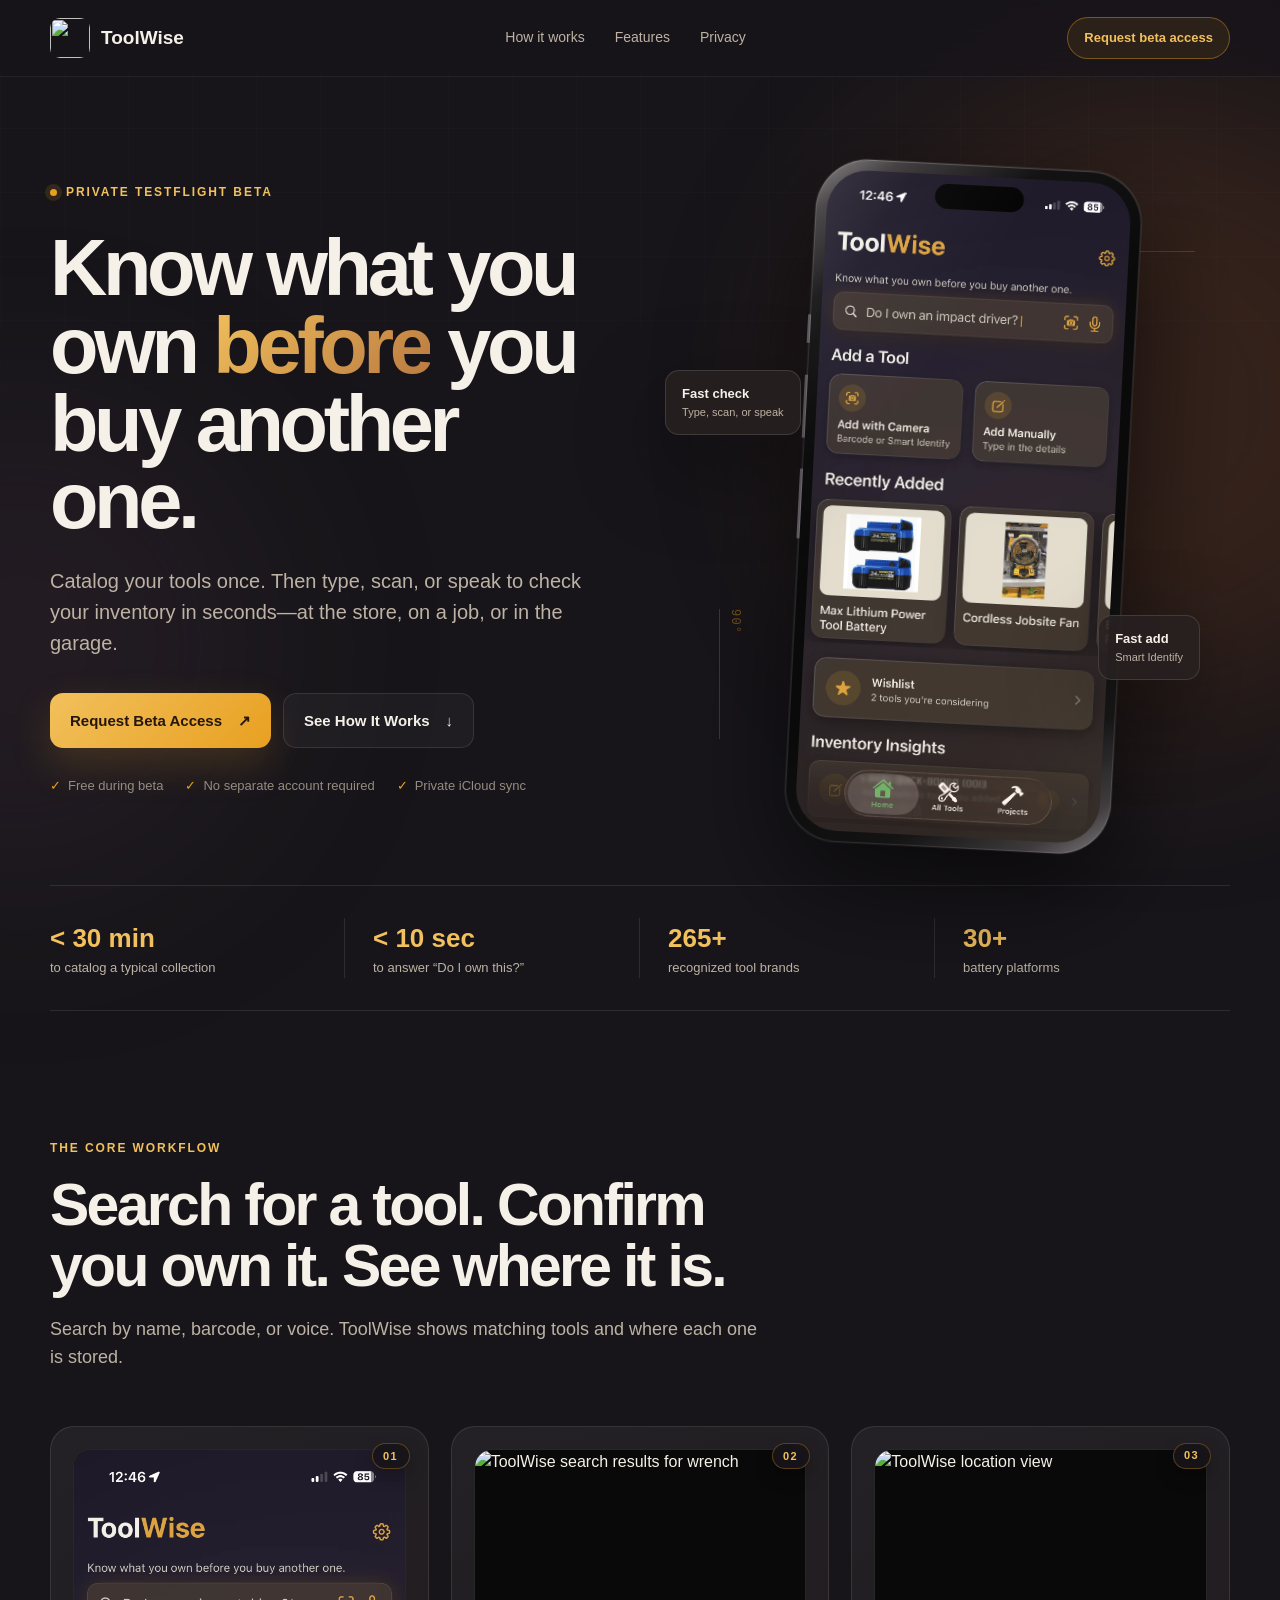
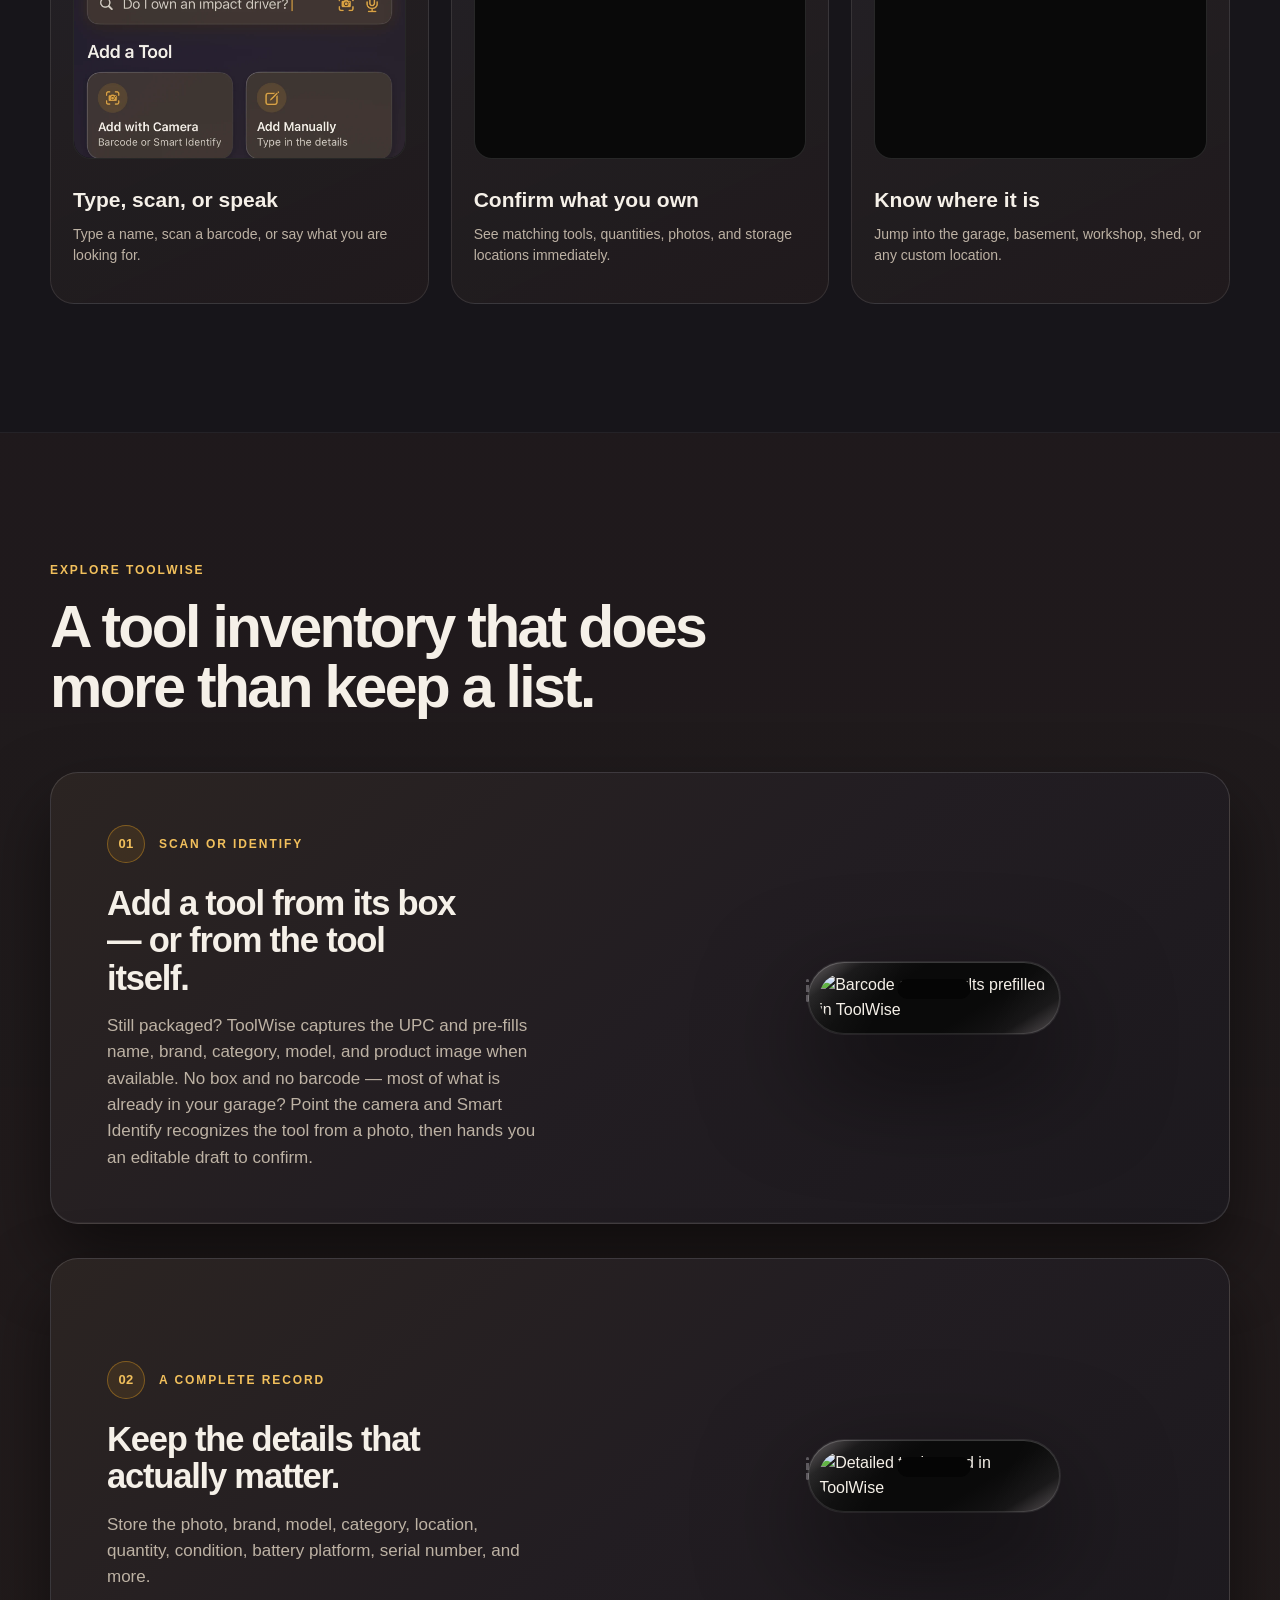
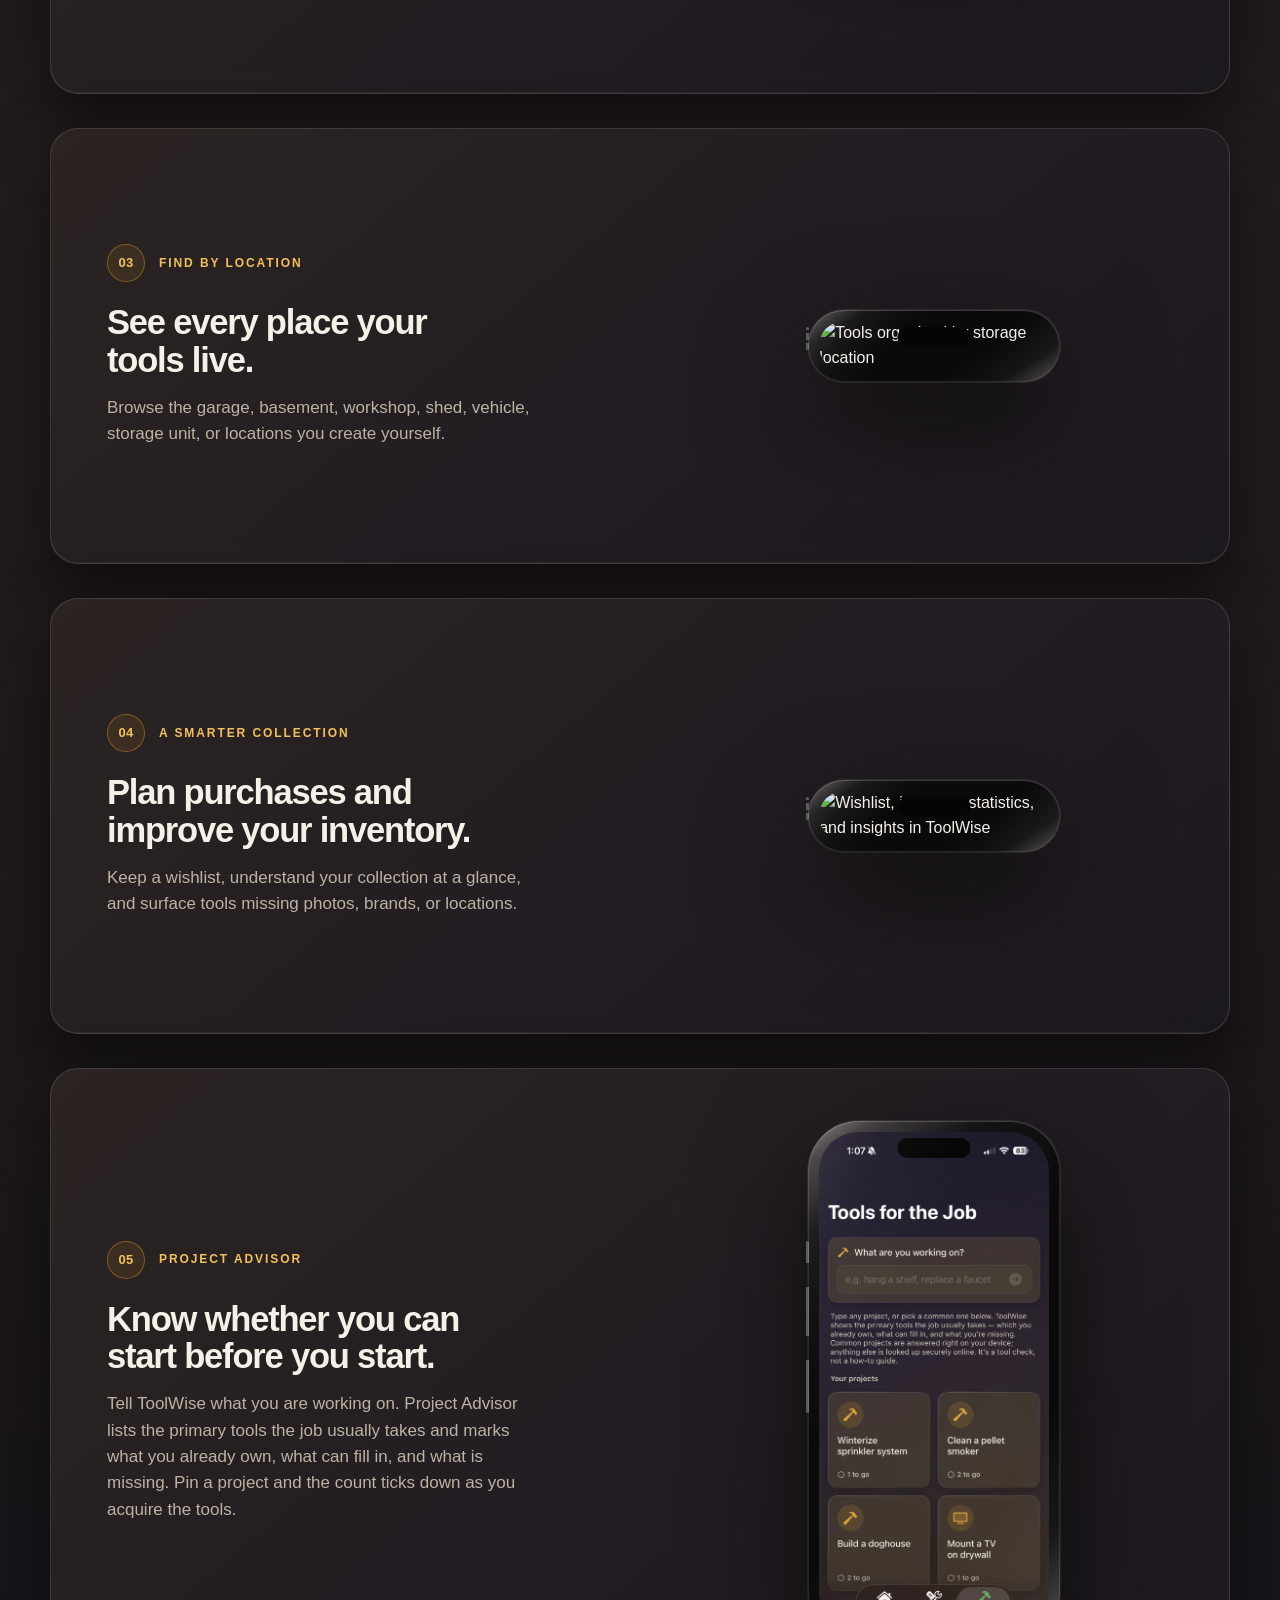
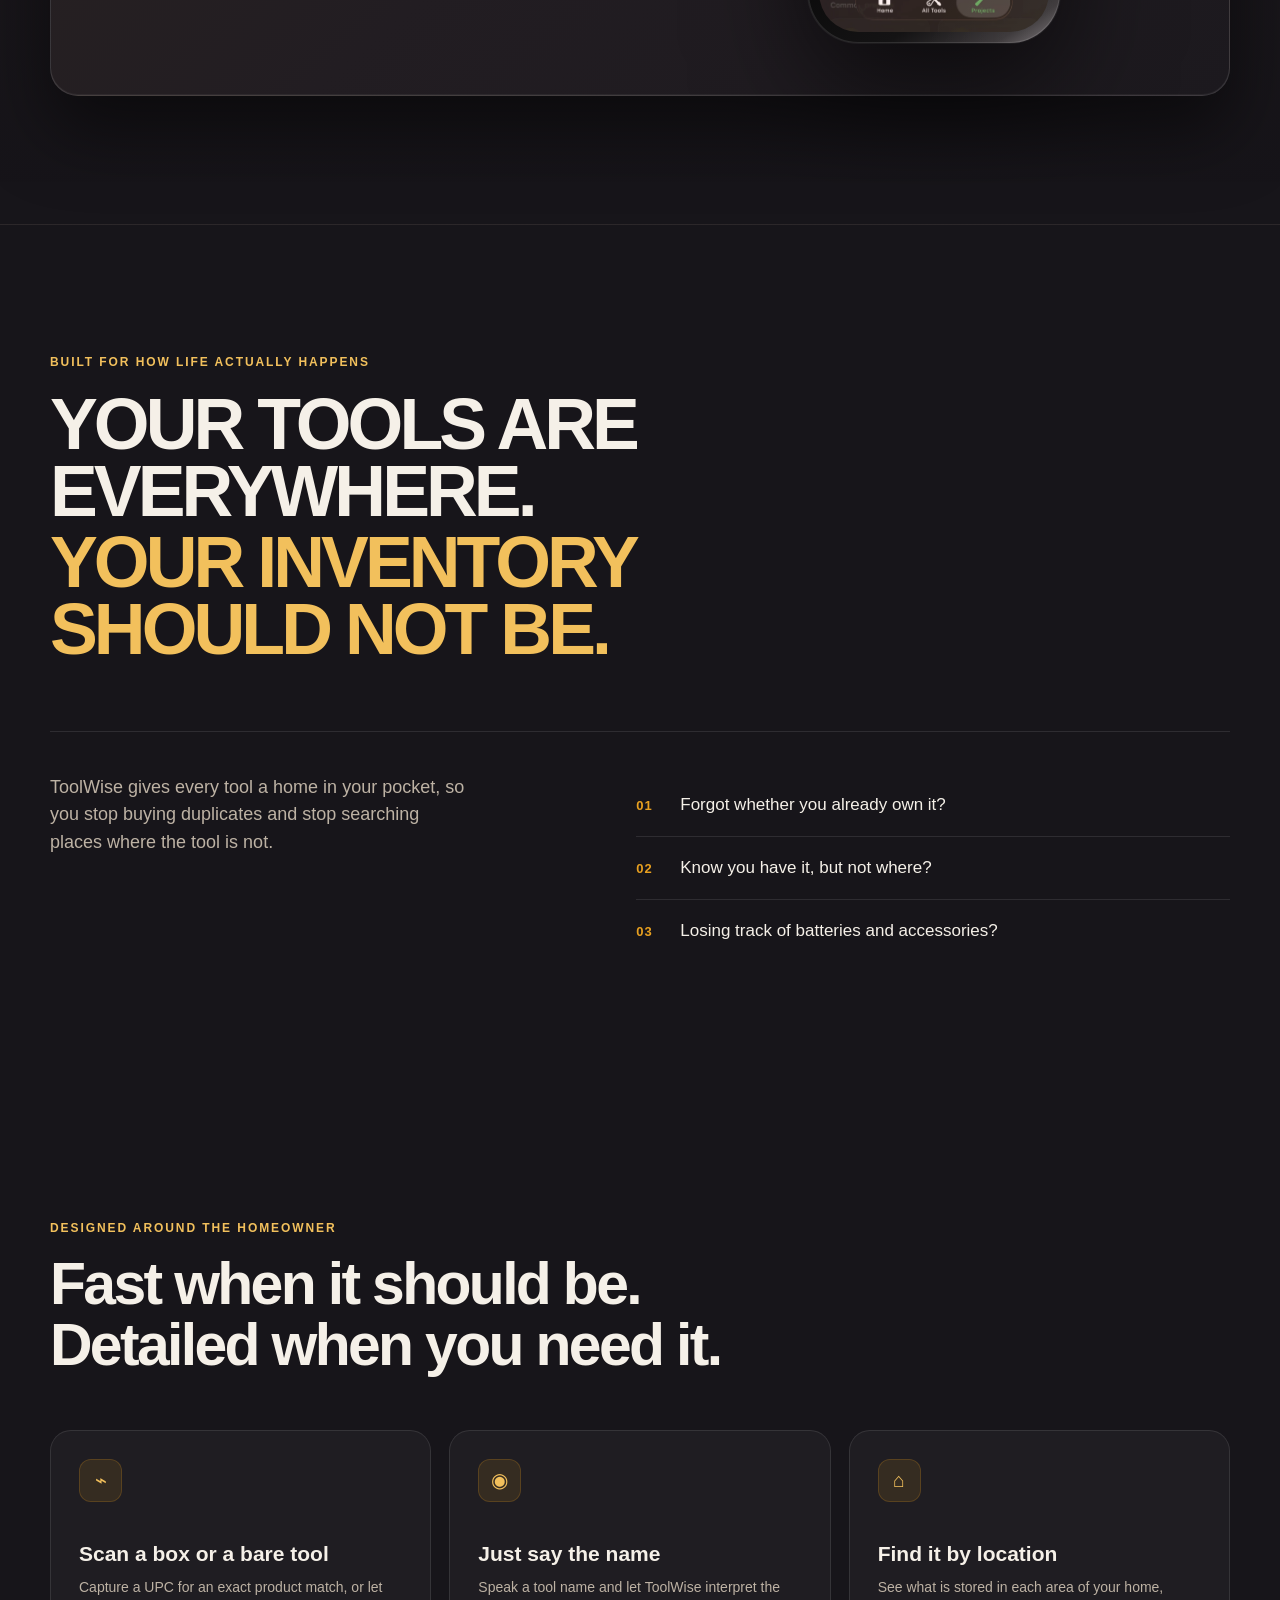
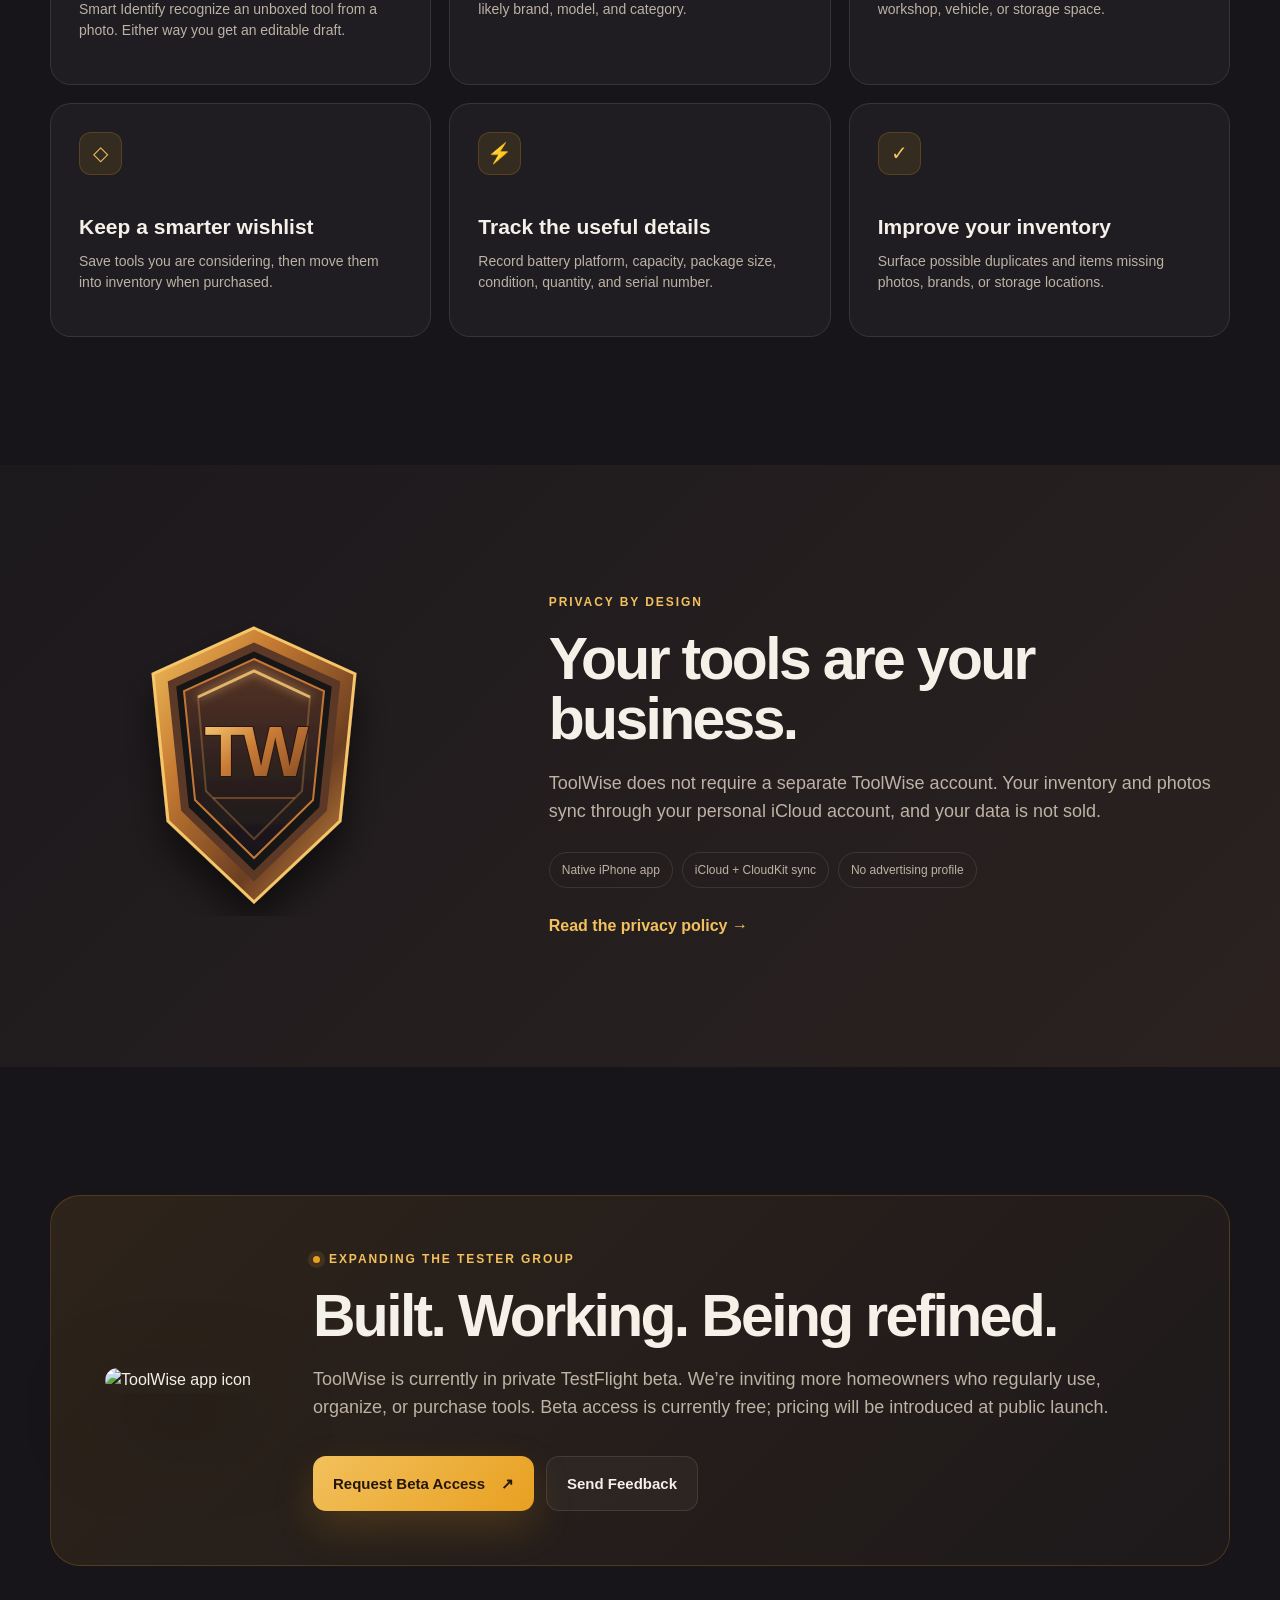
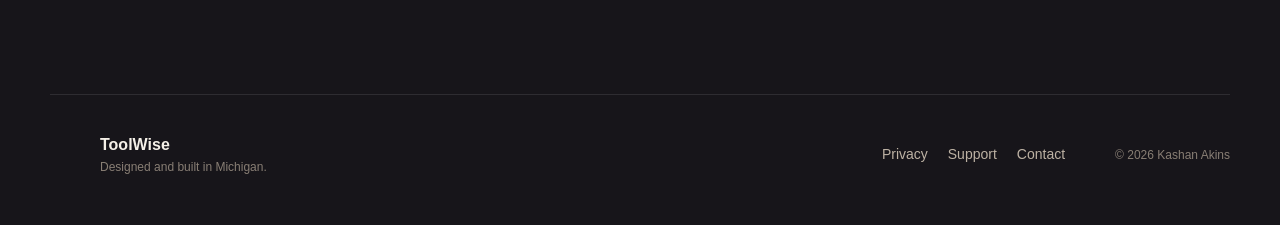
==== index.html @ db12350d "Add Project Advisor card and level the hero phone on scroll Project Advisor shipped 2026-08-23 but t" ====
<!doctype html>
<html lang="en">
<head>
  <meta charset="utf-8">
  <meta name="viewport" content="width=device-width, initial-scale=1">
  <title>ToolWise — Know what you own before you buy another one</title>
  <meta name="description" content="ToolWise is a native iPhone app that helps homeowners catalog, find, and understand their tool collection. Currently expanding its private TestFlight beta.">
  <meta name="theme-color" content="#17151a">
  <meta property="og:title" content="ToolWise — Your tools, organized">
  <meta property="og:description" content="Catalog your tools once. Then check what you own in seconds.">
  <meta property="og:image" content="https://kashmo.github.io/toolwise-support/assets/toolwise-icon.png">
  <link rel="icon" href="assets/toolwise-icon.png">
  <link rel="stylesheet" href="styles.css?v=5">
  <script defer src="script.js?v=5"></script>
</head>
<body>
  <a class="skip-link" href="#main">Skip to content</a>
  <div class="ambient ambient-one"></div><div class="ambient ambient-two"></div>
  <header class="site-header" id="top">
    <nav class="nav shell" aria-label="Primary navigation">
      <a class="brand" href="#top" aria-label="ToolWise home">
        <img src="assets/toolwise-icon.png" alt="" width="40" height="40">
        <span>ToolWise</span>
      </a>
      <div class="nav-links">
        <a href="#how">How it works</a><a href="#features">Features</a><a href="#privacy">Privacy</a>
      </div>
      <a class="beta-pill" href="https://docs.google.com/forms/d/e/1FAIpQLSdd0NdLIpeUkWwcLhqzC_xa2YbJL9dh-ZySo57hZsVUqNFGsw/viewform?usp=publish-editor" target="_blank" rel="noopener">Request beta access</a>
    </nav>
  </header>

  <main id="main">
    <section class="hero shell">
      <div class="hero-copy reveal">
        <div class="eyebrow"><span></span> Private TestFlight beta</div>
        <h1>Know what you own <em>before</em> you buy another one.</h1>
        <p class="hero-lede">Catalog your tools once. Then type, scan, or speak to check your inventory in seconds—at the store, on a job, or in the garage.</p>
        <div class="cta-row">
          <a class="button primary" href="https://docs.google.com/forms/d/e/1FAIpQLSdd0NdLIpeUkWwcLhqzC_xa2YbJL9dh-ZySo57hZsVUqNFGsw/viewform?usp=publish-editor" target="_blank" rel="noopener">Request Beta Access <span>↗</span></a>
          <a class="button secondary" href="#how">See How It Works <span>↓</span></a>
        </div>
        <div class="trust-row"><span>Free during beta</span><span>No separate account required</span><span>Private iCloud sync</span></div>
      </div>
      <div class="hero-visual reveal">
        <div class="measurement top">12″</div><div class="measurement side">90°</div>
        <div class="phone-stage"><div class="phone hero-phone"><div class="phone-notch"></div><img src="assets/screen-home-latest.webp" alt="ToolWise home screen showing search, scan, voice entry, recently added tools, wishlist, and inventory insights"></div></div>
        <div class="floating-card card-search"><b>Fast check</b><span>Type, scan, or speak</span></div>
        <div class="floating-card card-location"><b>Fast add</b><span>Smart Identify</span></div>
      </div>
    </section>

    <section class="numbers shell reveal" aria-label="ToolWise benefits">
      <div><strong>&lt; 30 min</strong><span>to catalog a typical collection</span></div>
      <div><strong>&lt; 10 sec</strong><span>to answer “Do I own this?”</span></div>
      <div><strong>265+</strong><span>recognized tool brands</span></div>
      <div><strong>30+</strong><span>battery platforms</span></div>
    </section>

    <section class="story section shell" id="how">
      <div class="section-heading reveal"><div class="kicker">The core workflow</div><h2>Search for a tool. Confirm you own it. See where it is.</h2><p>Search by name, barcode, or voice. ToolWise shows matching tools and where each one is stored.</p></div>
      <div class="steps">
        <article class="step reveal"><span class="step-number">01</span><div class="mini-phone"><img src="assets/screen-home-latest.webp" alt="ToolWise home screen"></div><h3>Type, scan, or speak</h3><p>Type a name, scan a barcode, or say what you are looking for.</p></article>
        <article class="step reveal"><span class="step-number">02</span><div class="mini-phone"><img src="assets/screen-51.webp" alt="ToolWise search results for wrench"></div><h3>Confirm what you own</h3><p>See matching tools, quantities, photos, and storage locations immediately.</p></article>
        <article class="step reveal"><span class="step-number">03</span><div class="mini-phone"><img src="assets/screen-53.webp" alt="ToolWise location view"></div><h3>Know where it is</h3><p>Jump into the garage, basement, workshop, shed, or any custom location.</p></article>
      </div>
    </section>

    <section class="showcase section" id="features">
      <div class="shell">
        <div class="section-heading reveal"><div class="kicker">Explore ToolWise</div><h2>A tool inventory that does more than keep a list.</h2></div>
        <div class="stack">
          <article class="stack-card" style="--i:0">
            <div class="stack-copy">
              <div class="stack-eyebrow"><span class="stack-num">01</span> Scan or identify</div>
              <h3>Add a tool from its box — or from the tool itself.</h3>
              <p>Still packaged? ToolWise captures the UPC and pre-fills name, brand, category, model, and product image when available. No box and no barcode — most of what is already in your garage? Point the camera and Smart Identify recognizes the tool from a photo, then hands you an editable draft to confirm.</p>
            </div>
            <div class="stack-visual"><div class="phone stack-phone"><div class="phone-notch"></div><img src="assets/screen-54.webp" alt="Barcode scan results prefilled in ToolWise" loading="lazy"></div></div>
          </article>
          <article class="stack-card" style="--i:1">
            <div class="stack-copy">
              <div class="stack-eyebrow"><span class="stack-num">02</span> A complete record</div>
              <h3>Keep the details that actually matter.</h3>
              <p>Store the photo, brand, model, category, location, quantity, condition, battery platform, serial number, and more.</p>
            </div>
            <div class="stack-visual"><div class="phone stack-phone"><div class="phone-notch"></div><img src="assets/screen-52.webp" alt="Detailed tool record in ToolWise" loading="lazy"></div></div>
          </article>
          <article class="stack-card" style="--i:2">
            <div class="stack-copy">
              <div class="stack-eyebrow"><span class="stack-num">03</span> Find by location</div>
              <h3>See every place your tools live.</h3>
              <p>Browse the garage, basement, workshop, shed, vehicle, storage unit, or locations you create yourself.</p>
            </div>
            <div class="stack-visual"><div class="phone stack-phone"><div class="phone-notch"></div><img src="assets/screen-53.webp" alt="Tools organized by storage location" loading="lazy"></div></div>
          </article>
          <article class="stack-card" style="--i:3">
            <div class="stack-copy">
              <div class="stack-eyebrow"><span class="stack-num">04</span> A smarter collection</div>
              <h3>Plan purchases and improve your inventory.</h3>
              <p>Keep a wishlist, understand your collection at a glance, and surface tools missing photos, brands, or locations.</p>
            </div>
            <div class="stack-visual"><div class="phone stack-phone"><div class="phone-notch"></div><img src="assets/screen-55.webp" alt="Wishlist, inventory statistics, and insights in ToolWise" loading="lazy"></div></div>
          </article>
          <article class="stack-card" style="--i:4">
            <div class="stack-copy">
              <div class="stack-eyebrow"><span class="stack-num">05</span> Project Advisor</div>
              <h3>Know whether you can start before you start.</h3>
              <p>Tell ToolWise what you are working on. Project Advisor lists the primary tools the job usually takes and marks what you already own, what can fill in, and what is missing. Pin a project and the count ticks down as you acquire the tools.</p>
            </div>
            <div class="stack-visual"><div class="phone stack-phone"><div class="phone-notch"></div><img src="assets/screen-projects.webp" alt="ToolWise Project Advisor with pinned projects showing how many tools are still needed" loading="lazy"></div></div>
          </article>
        </div>
      </div>
    </section>

    <section class="problem section shell">
      <div class="problem-panel reveal">
        <div class="problem-head">
          <div class="kicker">Built for how life actually happens</div>
          <h2 class="mega"><span class="line"><span>Your tools are everywhere.</span></span><span class="line alt"><span>Your inventory should not be.</span></span></h2>
        </div>
        <div class="problem-body">
          <p>ToolWise gives every tool a home in your pocket, so you stop buying duplicates and stop searching places where the tool is not.</p>
          <div class="pain-list"><div><span>01</span><p>Forgot whether you already own it?</p></div><div><span>02</span><p>Know you have it, but not where?</p></div><div><span>03</span><p>Losing track of batteries and accessories?</p></div></div>
        </div>
      </div>
    </section>

    <section class="feature-grid-section section shell">
      <div class="section-heading reveal"><div class="kicker">Designed around the homeowner</div><h2>Fast when it should be. Detailed when you need it.</h2></div>
      <div class="feature-grid">
        <article class="feature-card reveal"><div class="feature-icon">⌁</div><h3>Scan a box or a bare tool</h3><p>Capture a UPC for an exact product match, or let Smart Identify recognize an unboxed tool from a photo. Either way you get an editable draft.</p></article>
        <article class="feature-card reveal"><div class="feature-icon">◉</div><h3>Just say the name</h3><p>Speak a tool name and let ToolWise interpret the likely brand, model, and category.</p></article>
        <article class="feature-card reveal"><div class="feature-icon">⌂</div><h3>Find it by location</h3><p>See what is stored in each area of your home, workshop, vehicle, or storage space.</p></article>
        <article class="feature-card reveal"><div class="feature-icon">◇</div><h3>Keep a smarter wishlist</h3><p>Save tools you are considering, then move them into inventory when purchased.</p></article>
        <article class="feature-card reveal"><div class="feature-icon">⚡</div><h3>Track the useful details</h3><p>Record battery platform, capacity, package size, condition, quantity, and serial number.</p></article>
        <article class="feature-card reveal"><div class="feature-icon">✓</div><h3>Improve your inventory</h3><p>Surface possible duplicates and items missing photos, brands, or storage locations.</p></article>
      </div>
    </section>

    <section class="privacy section" id="privacy">
      <div class="shell privacy-grid">
        <div class="privacy-mark reveal">
          <svg width="270" height="300" viewBox="0 0 270 300" role="img" aria-label="ToolWise bronze security shield">
            <defs>
              <linearGradient id="shieldOuter" x1="0" y1="0" x2="1" y2="1"><stop offset="0" stop-color="#f2c05c"/><stop offset="0.32" stop-color="#c57a31"/><stop offset="0.68" stop-color="#6b3e22"/><stop offset="1" stop-color="#e19a47"/></linearGradient>
              <linearGradient id="shieldInner" x1="0" y1="0" x2="0" y2="1"><stop offset="0" stop-color="#5a3425"/><stop offset="0.55" stop-color="#2e211f"/><stop offset="1" stop-color="#17151a"/></linearGradient>
              <linearGradient id="shieldText" x1="0" y1="0" x2="1" y2="1"><stop offset="0" stop-color="#ffd27a"/><stop offset="0.45" stop-color="#c97b35"/><stop offset="1" stop-color="#7a4324"/></linearGradient>
              <filter id="shieldShadow" x="-40%" y="-40%" width="180%" height="190%"><feDropShadow dx="0" dy="22" stdDeviation="18" flood-color="#000" flood-opacity=".55"/></filter>
              <filter id="shieldGlow" x="-40%" y="-40%" width="180%" height="180%"><feGaussianBlur stdDeviation="5" result="blur"/><feMerge><feMergeNode in="blur"/><feMergeNode in="SourceGraphic"/></feMerge></filter>
            </defs>
            <g filter="url(#shieldShadow)">
              <path d="M135 12 236 58 221 205 135 286 49 205 34 58Z" fill="url(#shieldOuter)" stroke="#f6c66b" stroke-width="3"/>
              <path d="M135 31 217 68 204 193 135 260 66 193 53 68Z" fill="#151217" stroke="#5c3826" stroke-width="8"/>
              <path d="M135 43 205 75 194 184 135 242 76 184 65 75Z" fill="url(#shieldInner)" stroke="#c47735" stroke-width="2"/>
              <path d="M135 55 191 81 183 175 135 223 87 175 79 81Z" fill="none" stroke="#f0ad55" stroke-opacity=".28" stroke-width="2"/>
              <path d="M79 81 135 55 191 81" fill="none" stroke="#ffd079" stroke-opacity=".75" stroke-width="3" filter="url(#shieldGlow)"/>
              <text x="135" y="160" text-anchor="middle" font-family="-apple-system,BlinkMacSystemFont,'Helvetica Neue',Arial,sans-serif" font-size="70" font-weight="900" letter-spacing="-5" fill="url(#shieldText)" stroke="#2b170d" stroke-width="2" paint-order="stroke fill">TW</text>
              <path d="M94 182h82" stroke="#c67935" stroke-opacity=".42" stroke-width="2"/>
            </g>
          </svg>
        </div>
        <div class="reveal"><div class="kicker">Privacy by design</div><h2>Your tools are your business.</h2><p>ToolWise does not require a separate ToolWise account. Your inventory and photos sync through your personal iCloud account, and your data is not sold.</p><div class="privacy-points"><span>Native iPhone app</span><span>iCloud + CloudKit sync</span><span>No advertising profile</span></div><a class="text-link" href="privacy.html">Read the privacy policy →</a></div>
      </div>
    </section>

    <section class="beta section shell">
      <div class="beta-panel reveal"><img src="assets/toolwise-icon.png" alt="ToolWise app icon"><div><div class="eyebrow"><span></span> Expanding the tester group</div><h2>Built. Working. Being refined.</h2><p>ToolWise is currently in private TestFlight beta. We’re inviting more homeowners who regularly use, organize, or purchase tools. Beta access is currently free; pricing will be introduced at public launch.</p><div class="cta-row"><a class="button primary" href="https://docs.google.com/forms/d/e/1FAIpQLSdd0NdLIpeUkWwcLhqzC_xa2YbJL9dh-ZySo57hZsVUqNFGsw/viewform?usp=publish-editor" target="_blank" rel="noopener">Request Beta Access <span>↗</span></a><a class="button secondary" href="mailto:kashanakins@gmail.com?subject=ToolWise%20Feedback">Send Feedback</a></div></div></div>
    </section>
  </main>

  <footer class="footer shell"><div class="footer-brand"><img src="assets/toolwise-icon.png" alt="" width="38"><div><strong>ToolWise</strong><span>Designed and built in Michigan.</span></div></div><div class="footer-links"><a href="privacy.html">Privacy</a><a href="support.html">Support</a><a href="mailto:kashanakins@gmail.com">Contact</a></div><p>© 2026 Kashan Akins</p></footer>
</body>
</html>
---- styles.css ----
:root{--bg:#17151a;--surface:#211d22;--surface2:#2a2221;--copper:#b87840;--deep:#6b4530;--amber:#e8a020;--amber2:#f2c05c;--ivory:#f5f0e8;--muted:#bdb2a4;--line:rgba(255,255,255,.1);--shadow:0 30px 90px rgba(0,0,0,.42)}*{box-sizing:border-box}html{scroll-behavior:smooth}body{margin:0;background:var(--bg);color:var(--ivory);font-family:-apple-system,BlinkMacSystemFont,"SF Pro Display","Helvetica Neue",Arial,sans-serif;line-height:1.55;overflow-x:hidden}body:before{content:"";position:fixed;inset:0;pointer-events:none;background-image:linear-gradient(rgba(255,255,255,.018) 1px,transparent 1px),linear-gradient(90deg,rgba(255,255,255,.018) 1px,transparent 1px);background-size:64px 64px;mask-image:linear-gradient(to bottom,black,transparent 72%);z-index:-2}.ambient{position:fixed;border-radius:50%;filter:blur(100px);opacity:.22;z-index:-3}.ambient-one{width:650px;height:650px;background:#9a5020;right:-200px;top:80px}.ambient-two{width:480px;height:480px;background:#4d3843;left:-220px;top:45%}.shell{width:min(1180px,calc(100% - 40px));margin-inline:auto}.skip-link{position:fixed;left:12px;top:-60px;background:var(--amber);color:#1a1510;padding:10px 16px;z-index:100}.skip-link:focus{top:12px}.site-header{position:sticky;top:0;z-index:30;background:rgba(23,21,26,.7);backdrop-filter:blur(22px);border-bottom:1px solid rgba(255,255,255,.06)}.nav{height:76px;display:flex;align-items:center;justify-content:space-between}.brand{display:flex;align-items:center;gap:11px;color:var(--ivory);text-decoration:none;font-size:19px;font-weight:750}.brand img{border-radius:10px}.nav-links{display:flex;gap:30px}.nav-links a,.footer a{color:var(--muted);text-decoration:none;font-size:14px}.nav-links a:hover,.footer a:hover{color:var(--ivory)}.beta-pill{border:1px solid rgba(232,160,32,.42);background:rgba(232,160,32,.09);color:var(--amber2);text-decoration:none;padding:10px 16px;border-radius:999px;font-size:13px;font-weight:700}.hero{min-height:790px;padding:88px 0 70px;display:grid;grid-template-columns:1.02fr .98fr;gap:72px;align-items:center}.hero-copy{position:relative;z-index:2}.eyebrow,.kicker{text-transform:uppercase;letter-spacing:.16em;font-weight:750;font-size:12px;color:var(--amber2)}.eyebrow{display:flex;align-items:center;gap:9px}.eyebrow span{width:7px;height:7px;background:var(--amber);border-radius:50%;box-shadow:0 0 0 5px rgba(232,160,32,.13)}h1,h2,h3,p{margin-top:0}h1{font-size:clamp(54px,6.2vw,88px);line-height:.98;letter-spacing:-.055em;margin:27px 0 26px;max-width:760px}h1 em{font-style:normal;background:linear-gradient(135deg,var(--amber2),var(--copper));background-clip:text;color:transparent}.hero-lede{color:var(--muted);font-size:20px;max-width:620px}.cta-row{display:flex;gap:12px;flex-wrap:wrap;margin-top:34px}.button{display:inline-flex;align-items:center;justify-content:center;gap:16px;border-radius:13px;padding:15px 20px;text-decoration:none;font-weight:750;font-size:15px;transition:.2s transform,.2s box-shadow}.button:hover{transform:translateY(-2px)}.primary{background:linear-gradient(135deg,var(--amber2),var(--amber));color:#24170a;box-shadow:0 16px 40px rgba(232,160,32,.18)}.secondary{border:1px solid var(--line);color:var(--ivory);background:rgba(255,255,255,.035)}.trust-row{display:flex;gap:22px;flex-wrap:wrap;margin-top:28px;color:#958b80;font-size:13px}.trust-row span:before{content:"✓";color:var(--amber);margin-right:7px}.hero-visual{height:650px;position:relative;display:grid;place-items:center}.phone{position:relative;border-radius:49px;background:#080808;padding:10px;box-shadow:0 40px 110px rgba(0,0,0,.62),0 0 0 1px #4d4a4b,0 0 0 3px #171719;overflow:hidden}.phone:after{content:"";position:absolute;inset:10px;border-radius:40px;box-shadow:inset 0 0 0 1px rgba(255,255,255,.11);pointer-events:none}.phone img{display:block;width:100%;border-radius:40px}.hero-phone{width:326px;transform:rotate(2deg);animation:float 5s ease-in-out infinite}.phone-notch{position:absolute;z-index:2;top:20px;left:50%;transform:translateX(-50%);width:89px;height:25px;border-radius:20px;background:#050505}.measurement{position:absolute;color:rgba(232,160,32,.45);font:12px ui-monospace,SFMono-Regular,Menlo,monospace;letter-spacing:.1em}.measurement:after{content:"";display:block;background:rgba(232,160,32,.24)}.measurement.top{top:65px;right:35px}.measurement.top:after{width:160px;height:1px;margin-top:7px}.measurement.side{left:32px;bottom:76px;writing-mode:vertical-rl}.measurement.side:after{height:130px;width:1px;margin-right:8px}.floating-card{position:absolute;background:rgba(41,34,33,.82);backdrop-filter:blur(20px);border:1px solid rgba(255,255,255,.12);border-radius:14px;padding:13px 16px;box-shadow:var(--shadow);display:flex;flex-direction:column}.floating-card b{font-size:13px}.floating-card span{color:var(--muted);font-size:11px}.card-search{left:-22px;top:205px}.card-location{right:-34px;bottom:135px}.numbers{display:grid;grid-template-columns:repeat(4,1fr);border-top:1px solid var(--line);border-bottom:1px solid var(--line);padding:32px 0}.numbers div{padding:0 28px;border-right:1px solid var(--line)}.numbers div:first-child{padding-left:0}.numbers div:last-child{border:0}.numbers strong{display:block;color:var(--amber2);font-size:26px}.numbers span{display:block;color:var(--muted);font-size:13px}.section{padding:128px 0}.section-heading{max-width:710px;margin-bottom:54px}.section-heading h2,.privacy h2,.problem h2,.beta h2,.showcase h2{font-size:clamp(38px,4.6vw,62px);line-height:1.03;letter-spacing:-.045em;margin:17px 0 20px}.section-heading p,.showcase-copy>p,.privacy p,.problem-panel>div>p,.beta p{color:var(--muted);font-size:18px}.steps{display:grid;grid-template-columns:repeat(3,1fr);gap:22px}.step{position:relative;background:linear-gradient(155deg,rgba(255,255,255,.055),rgba(107,69,48,.11));border:1px solid var(--line);border-radius:24px;padding:22px;overflow:hidden}.step-number{position:absolute;right:18px;top:16px;z-index:3;display:inline-flex;align-items:center;justify-content:center;min-width:38px;height:26px;padding:0 9px;border:1px solid rgba(232,160,32,.32);border-radius:999px;background:rgba(23,21,26,.9);backdrop-filter:blur(10px);-webkit-backdrop-filter:blur(10px);box-shadow:0 8px 18px rgba(0,0,0,.28);font-size:11px;font-weight:750;color:var(--amber2);letter-spacing:.12em}.mini-phone{height:310px;overflow:hidden;border-radius:18px;background:#090909;margin-bottom:25px;border:1px solid rgba(255,255,255,.12)}.mini-phone img{width:100%;display:block;transform:none;transform-origin:top center}.step h3,.feature-card h3,.dynamic-copy h3{font-size:21px;margin-bottom:7px}.step p,.feature-card p,.dynamic-copy p{color:var(--muted);font-size:14px}.showcase{background:linear-gradient(180deg,rgba(107,69,48,.1),rgba(184,120,64,.07),transparent);border-top:1px solid rgba(255,255,255,.06);border-bottom:1px solid rgba(255,255,255,.06)}.showcase-grid{display:grid;grid-template-columns:1.08fr .92fr;align-items:center;gap:90px}.feature-tabs{margin:36px 0 30px;border-top:1px solid var(--line)}.feature-tab{width:100%;display:flex;gap:16px;align-items:center;text-align:left;color:var(--muted);background:none;border:0;border-bottom:1px solid var(--line);padding:17px 4px;font:inherit;cursor:pointer}.feature-tab span{font-size:11px;color:#796f65}.feature-tab.active{color:var(--ivory)}.feature-tab.active span{color:var(--amber)}.dynamic-copy{min-height:150px;padding-top:8px}.dynamic-copy h3{font-size:26px;margin:10px 0}.showcase-phone-wrap{display:grid;place-items:center;min-height:690px;position:relative}.showcase-phone-wrap:before{content:"";position:absolute;width:460px;height:460px;border-radius:50%;background:radial-gradient(circle,rgba(232,160,32,.2),transparent 66%);filter:blur(10px)}.showcase-phone{width:334px;z-index:1;transition:.25s opacity,.25s transform}.showcase-phone.changing{opacity:.2;transform:scale(.985)}.problem-panel{background:linear-gradient(135deg,rgba(50,40,39,.92),rgba(34,29,34,.95));border:1px solid var(--line);border-radius:30px;padding:58px;display:grid;grid-template-columns:1.2fr .8fr;gap:70px;box-shadow:var(--shadow)}.pain-list{border-left:1px solid var(--line);padding-left:40px}.pain-list div{display:flex;gap:18px;padding:16px 0;border-bottom:1px solid var(--line)}.pain-list div:last-child{border:0}.pain-list span{color:var(--amber);font-size:12px}.pain-list p{margin:0;font-size:16px}.feature-grid{display:grid;grid-template-columns:repeat(3,1fr);gap:18px}.feature-card{background:rgba(255,255,255,.035);border:1px solid var(--line);border-radius:21px;padding:28px;min-height:225px;transition:.25s transform,.25s background}.feature-card:hover{transform:translateY(-4px);background:rgba(184,120,64,.08)}.feature-icon{height:43px;width:43px;display:grid;place-items:center;background:rgba(232,160,32,.11);color:var(--amber2);border:1px solid rgba(232,160,32,.2);border-radius:12px;margin-bottom:36px;font-size:20px}.privacy{background:linear-gradient(135deg,#1c191d,#2b2220)}.privacy-grid{display:grid;grid-template-columns:.75fr 1.25fr;gap:90px;align-items:center}.privacy-mark{display:grid;place-items:center}.shield{width:240px;height:270px;clip-path:polygon(50% 0,90% 16%,84% 70%,50% 100%,16% 70%,10% 16%);background:linear-gradient(145deg,var(--amber2),var(--deep));display:grid;place-items:center;color:#2a190d;font-size:64px;font-weight:900;box-shadow:var(--shadow)}.privacy-points{display:flex;gap:9px;flex-wrap:wrap;margin:26px 0}.privacy-points span{border:1px solid var(--line);border-radius:999px;padding:8px 12px;color:var(--muted);font-size:12px}.text-link{color:var(--amber2);text-decoration:none;font-weight:700}.beta-panel{display:grid;grid-template-columns:160px 1fr;gap:48px;align-items:center;padding:54px;background:linear-gradient(135deg,rgba(232,160,32,.11),rgba(107,69,48,.09));border:1px solid rgba(232,160,32,.2);border-radius:30px}.beta-panel>img{width:150px;border-radius:32px;box-shadow:var(--shadow)}.footer{border-top:1px solid var(--line);padding:38px 0 48px;display:grid;grid-template-columns:1fr auto auto;gap:50px;align-items:center}.footer-brand{display:flex;align-items:center;gap:12px}.footer-brand img{border-radius:9px}.footer-brand div{display:flex;flex-direction:column}.footer-brand span,.footer p{font-size:12px;color:#887e74;margin:0}.footer-links{display:flex;gap:20px}.reveal{opacity:0;transform:translateY(22px);transition:opacity .65s ease,transform .65s ease}.reveal.visible{opacity:1;transform:none}@keyframes float{50%{transform:rotate(1deg) translateY(-10px)}}@media(prefers-reduced-motion:reduce){html{scroll-behavior:auto}.hero-phone{animation:none}.reveal{opacity:1;transform:none;transition:none}}@media(max-width:900px){.nav-links{display:none}.hero{grid-template-columns:1fr;padding-top:70px}.hero-copy{text-align:center}.hero-lede{margin-inline:auto}.cta-row,.trust-row{justify-content:center}.hero-visual{height:610px}.numbers{grid-template-columns:repeat(2,1fr);row-gap:28px}.numbers div:nth-child(2){border:0}.steps,.feature-grid{grid-template-columns:1fr 1fr}.showcase-grid,.privacy-grid{grid-template-columns:1fr}.showcase-copy{text-align:center}.feature-tab{text-align:left}.problem-panel{grid-template-columns:1fr}.pain-list{border-left:0;border-top:1px solid var(--line);padding:22px 0 0}.privacy-grid{text-align:center}.privacy-points{justify-content:center}.beta-panel{grid-template-columns:1fr;text-align:center}.beta-panel>img{margin:auto}.beta-panel .cta-row{justify-content:center}.footer{grid-template-columns:1fr;text-align:center}.footer-brand,.footer-links{justify-content:center}}@media(max-width:600px){.shell{width:min(100% - 28px,1180px)}.site-header .nav{height:66px}.beta-pill{padding:9px 11px;font-size:11px}.hero{padding-top:52px;gap:25px;min-height:auto}h1{font-size:50px}.hero-lede{font-size:17px}.hero-visual{height:565px}.hero-phone{width:287px}.floating-card{display:none}.numbers{padding:28px 0}.numbers div{padding:0 13px}.numbers div:first-child{padding-left:13px}.numbers strong{font-size:21px}.section{padding:86px 0}.steps,.feature-grid{grid-template-columns:1fr}.mini-phone{height:390px}.showcase-grid{gap:30px}.showcase-phone-wrap{min-height:625px}.showcase-phone{width:292px}.problem-panel{padding:30px 24px}.beta-panel{padding:34px 22px}.beta-panel>img{width:112px}.privacy-mark{display:none}.footer{gap:20px}.footer-links{flex-wrap:wrap}.measurement{display:none}}
/* ---- Scroll-linked hero + refined device frame ---- */
.phone{background:linear-gradient(148deg,#7c777a 0%,#3a3638 6%,#141314 16%,#0a0a0a 34%,#0a0a0a 66%,#141314 84%,#3a3638 94%,#7c777a 100%);padding:11px;border-radius:52px;overflow:visible;box-shadow:0 40px 110px rgba(0,0,0,.62),0 0 0 1px rgba(255,255,255,.09),inset 0 1px 1px rgba(255,255,255,.10)}
.phone img{border-radius:41px;position:relative;z-index:1}
.phone:after{content:"";position:absolute;inset:0;border-radius:inherit;pointer-events:none;z-index:3;background:linear-gradient(118deg,rgba(255,255,255,.13) 0%,rgba(255,255,255,.035) 15%,transparent 34%,transparent 74%,rgba(255,255,255,.045) 100%)}
.phone:before{content:"";position:absolute;left:-2px;top:23%;width:3px;height:33%;border-radius:2px;z-index:0;background:linear-gradient(to bottom,#5d595e 0 13%,transparent 13% 27%,#5d595e 27% 55%,transparent 55% 69%,#5d595e 69% 100%)}
.phone-stage{--p:var(--hero-progress,0);transform:translateY(calc(var(--p) * -34px)) rotate(calc(3deg - var(--p) * 9deg)) scale(calc(1 - var(--p) * .05));transform-origin:50% 62%;will-change:transform}
.hero-phone{transform:none}
.hero-visual .floating-card{transform:translateY(calc(var(--hero-progress,0) * -58px))}
.hero-visual .measurement{transform:translateY(calc(var(--hero-progress,0) * 26px));opacity:calc(1 - var(--hero-progress,0) * .8)}
@media(prefers-reduced-motion:reduce){.phone-stage{transform:rotate(2deg)}.hero-visual .floating-card,.hero-visual .measurement{transform:none;opacity:1}}
@media(max-width:600px){.phone-stage{transform:translateY(calc(var(--p) * -16px)) rotate(calc(2deg - var(--p) * 5deg))}}
@keyframes heroBob{50%{transform:translateY(-4px) rotate(.35deg)}}
.hero-phone{animation:heroBob 7.5s ease-in-out infinite}
@media(prefers-reduced-motion:reduce){.hero-phone{animation:none}}

/* ---- Sequenced reveals ---- */
.numbers div{opacity:0;transform:translateY(15px);transition:opacity .6s ease,transform .6s cubic-bezier(.2,.7,.3,1)}
.numbers.visible div{opacity:1;transform:none}
.numbers.visible div:nth-child(2){transition-delay:.09s}
.numbers.visible div:nth-child(3){transition-delay:.18s}
.numbers.visible div:nth-child(4){transition-delay:.27s}
.steps .step.reveal{transition:opacity .7s ease,transform .7s cubic-bezier(.2,.7,.3,1)}
.steps .step.reveal:nth-child(2){transition-delay:.13s}
.steps .step.reveal:nth-child(3){transition-delay:.26s}
.feature-grid .feature-card.reveal{transform:translateY(26px) scale(.985);transition:opacity .65s ease,transform .65s cubic-bezier(.2,.7,.3,1)}
.feature-grid .feature-card.reveal.visible{transform:none}
.feature-grid .feature-card.reveal:nth-child(2){transition-delay:.07s}
.feature-grid .feature-card.reveal:nth-child(3){transition-delay:.14s}
.feature-grid .feature-card.reveal:nth-child(4){transition-delay:.06s}
.feature-grid .feature-card.reveal:nth-child(5){transition-delay:.13s}
.feature-grid .feature-card.reveal:nth-child(6){transition-delay:.2s}
.numbers strong{font-variant-numeric:tabular-nums}
@media(prefers-reduced-motion:reduce){.numbers div,.feature-grid .feature-card.reveal{opacity:1;transform:none;transition:none}.steps .step.reveal,.feature-grid .feature-card.reveal,.numbers.visible div{transition-delay:0s}}

/* ---- Problem section: oversized type moment ---- */
.problem .problem-panel{background:none;border:0;border-radius:0;box-shadow:none;padding:0;display:block}
.problem-panel.reveal{transform:none}
.problem-head{margin-bottom:64px}
.problem h2.mega{font-size:clamp(33px,8.1vw,116px);line-height:.93;letter-spacing:-.055em;font-weight:850;text-transform:uppercase;margin:20px 0 0;max-width:15ch}
.mega .line{display:block;overflow:hidden;padding-bottom:.06em}
.mega .line>span{display:block;transform:translateY(105%);transition:transform .95s cubic-bezier(.16,.9,.24,1)}
.problem-panel.visible .mega .line>span{transform:none}
.problem-panel.visible .mega .line.alt>span{transition-delay:.14s}
.mega .line.alt{color:var(--amber2)}
.problem-body{display:grid;grid-template-columns:1fr 1.15fr;gap:70px;align-items:start;border-top:1px solid var(--line);padding-top:42px}
.problem-body>p{margin:0;font-size:19px;color:var(--muted);max-width:42ch}
.problem .pain-list{border-left:0;padding-left:0;display:grid;gap:0}
.problem .pain-list div{align-items:baseline;padding:18px 0}
.problem .pain-list div:last-child{border-bottom:0}
.problem .pain-list span{font-size:13px;font-weight:750;letter-spacing:.08em;min-width:26px}
.problem .pain-list p{font-size:17px}
@media(prefers-reduced-motion:reduce){.mega .line>span{transform:none;transition:none}}
@media(max-width:900px){.problem-head{margin-bottom:42px}.problem-body{grid-template-columns:1fr;gap:34px;padding-top:32px}.problem h2.mega{max-width:none}}
.problem h2.mega{font-size:clamp(32px,5.6vw,80px);max-width:17ch}

/* ---- Explore ToolWise: sticky scroll-stack ---- */
.stack{position:relative}
.stack-card{position:sticky;top:calc(100px + var(--i) * 26px);display:grid;grid-template-columns:1.05fr .95fr;align-items:center;gap:60px;padding:52px 56px;margin-bottom:34px;border:1px solid rgba(255,255,255,.13);border-radius:28px;background:linear-gradient(140deg,#2b2422 0%,#221d22 52%,#1c191e 100%);box-shadow:0 -1px 0 rgba(255,255,255,.05) inset,0 34px 70px rgba(0,0,0,.5);min-height:436px}
.stack-card:last-child{margin-bottom:0}
.stack-eyebrow{display:flex;align-items:center;gap:14px;text-transform:uppercase;letter-spacing:.16em;font-weight:750;font-size:12px;color:var(--amber2)}
.stack-num{display:inline-grid;place-items:center;width:38px;height:38px;border-radius:50%;border:1px solid rgba(232,160,32,.4);background:rgba(232,160,32,.1);font-size:13px;letter-spacing:.02em}
.stack-copy h3{font-size:clamp(25px,2.7vw,38px);line-height:1.08;letter-spacing:-.035em;margin:22px 0 16px;max-width:19ch}
.stack-copy p{color:var(--muted);font-size:17px;margin:0;max-width:46ch}
.stack-visual{display:grid;place-items:center}
.stack-phone{width:252px}
.stack-phone img{width:100%}
@media(max-width:900px){.stack-card{position:static;grid-template-columns:1fr;gap:34px;padding:38px 30px;min-height:0;margin-bottom:22px}.stack-copy h3{max-width:none}.stack-phone{width:228px}}
@media(max-width:900px){.stack-card{position:sticky;top:calc(70px + var(--i) * 14px);min-height:0;padding:30px 24px;gap:22px;margin-bottom:18px}.stack-phone{width:150px}.stack-copy h3{font-size:clamp(23px,5.4vw,30px);margin:16px 0 12px}.stack-copy p{font-size:15px}.stack-num{width:32px;height:32px;font-size:12px}}
@media(max-width:900px) and (max-height:620px){.stack-card{position:static;margin-bottom:22px}.stack-phone{width:210px}}

/* Device frame proportions scale with --pw so the phone never over-rounds at small sizes. */
.stack-phone{--pw:252px;width:var(--pw);border-radius:calc(var(--pw) * .2);padding:calc(var(--pw) * .044)}
.stack-phone img{border-radius:calc(var(--pw) * .156)}
.stack-phone .phone-notch{width:calc(var(--pw) * .29);height:calc(var(--pw) * .082);top:calc(var(--pw) * .066);border-radius:calc(var(--pw) * .041)}
@media(max-width:900px){.stack-phone{--pw:150px;width:var(--pw)}}
@media(max-width:900px) and (max-height:620px){.stack-phone{--pw:210px;width:var(--pw)}}

/* Mobile: static flow. Sticky stacking pins each card for its own full height,
   which on a phone means ~2100px of scrolling against a mostly-static screen.
   Desktop keeps the stack. The freed height goes back into the screenshot. */
@media(max-width:900px){.stack-card{position:static;min-height:0;padding:34px 26px;gap:28px;margin-bottom:20px}.stack-phone{--pw:210px;width:var(--pw)}.stack-copy h3{font-size:clamp(24px,5.6vw,32px)}.stack-copy p{font-size:16px}}

/* ---- Hero phone levels to vertical, then locks; 90° marker lights up ---- */
.phone-stage{--lock:min(1,calc(var(--p) * 2));transform:translateY(calc(var(--p) * -34px)) rotate(calc(3deg - var(--lock) * 3deg)) scale(calc(1 - var(--p) * .05))}
@media(max-width:600px){.phone-stage{transform:translateY(calc(var(--p) * -16px)) rotate(calc(2deg - var(--lock) * 2deg))}}
.hero-visual .measurement{transition:color .35s ease,opacity .35s ease,text-shadow .35s ease}
.hero-visual .measurement:after{transition:background .35s ease,box-shadow .35s ease}
:root{--level:#74b368}
.hero-visual.level .measurement.side{color:var(--level);opacity:1;text-shadow:0 0 12px rgba(116,179,104,.5)}
.hero-visual.level .measurement.side:after{background:var(--level);box-shadow:0 0 9px rgba(116,179,104,.65)}
@media(prefers-reduced-motion:reduce){.phone-stage{transform:rotate(2deg)}.hero-visual .measurement,.hero-visual .measurement:after{transition:none}}
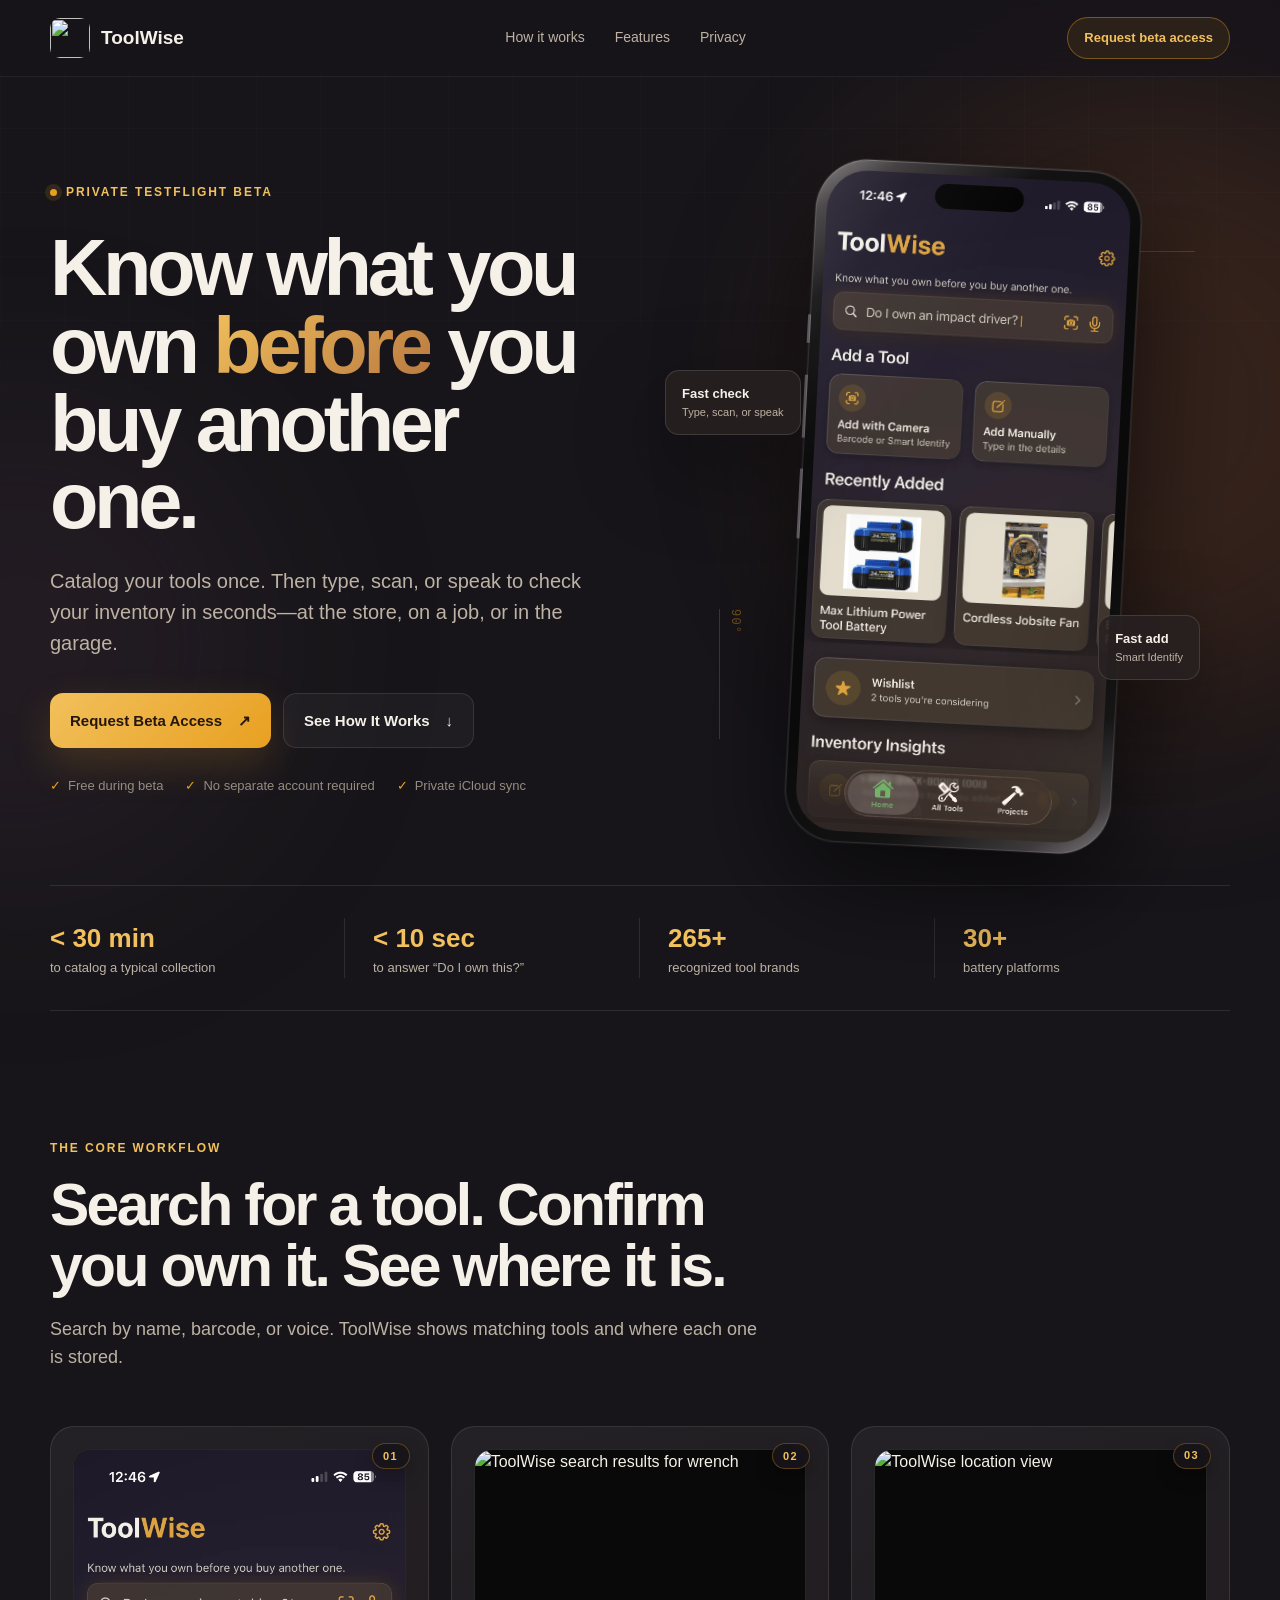
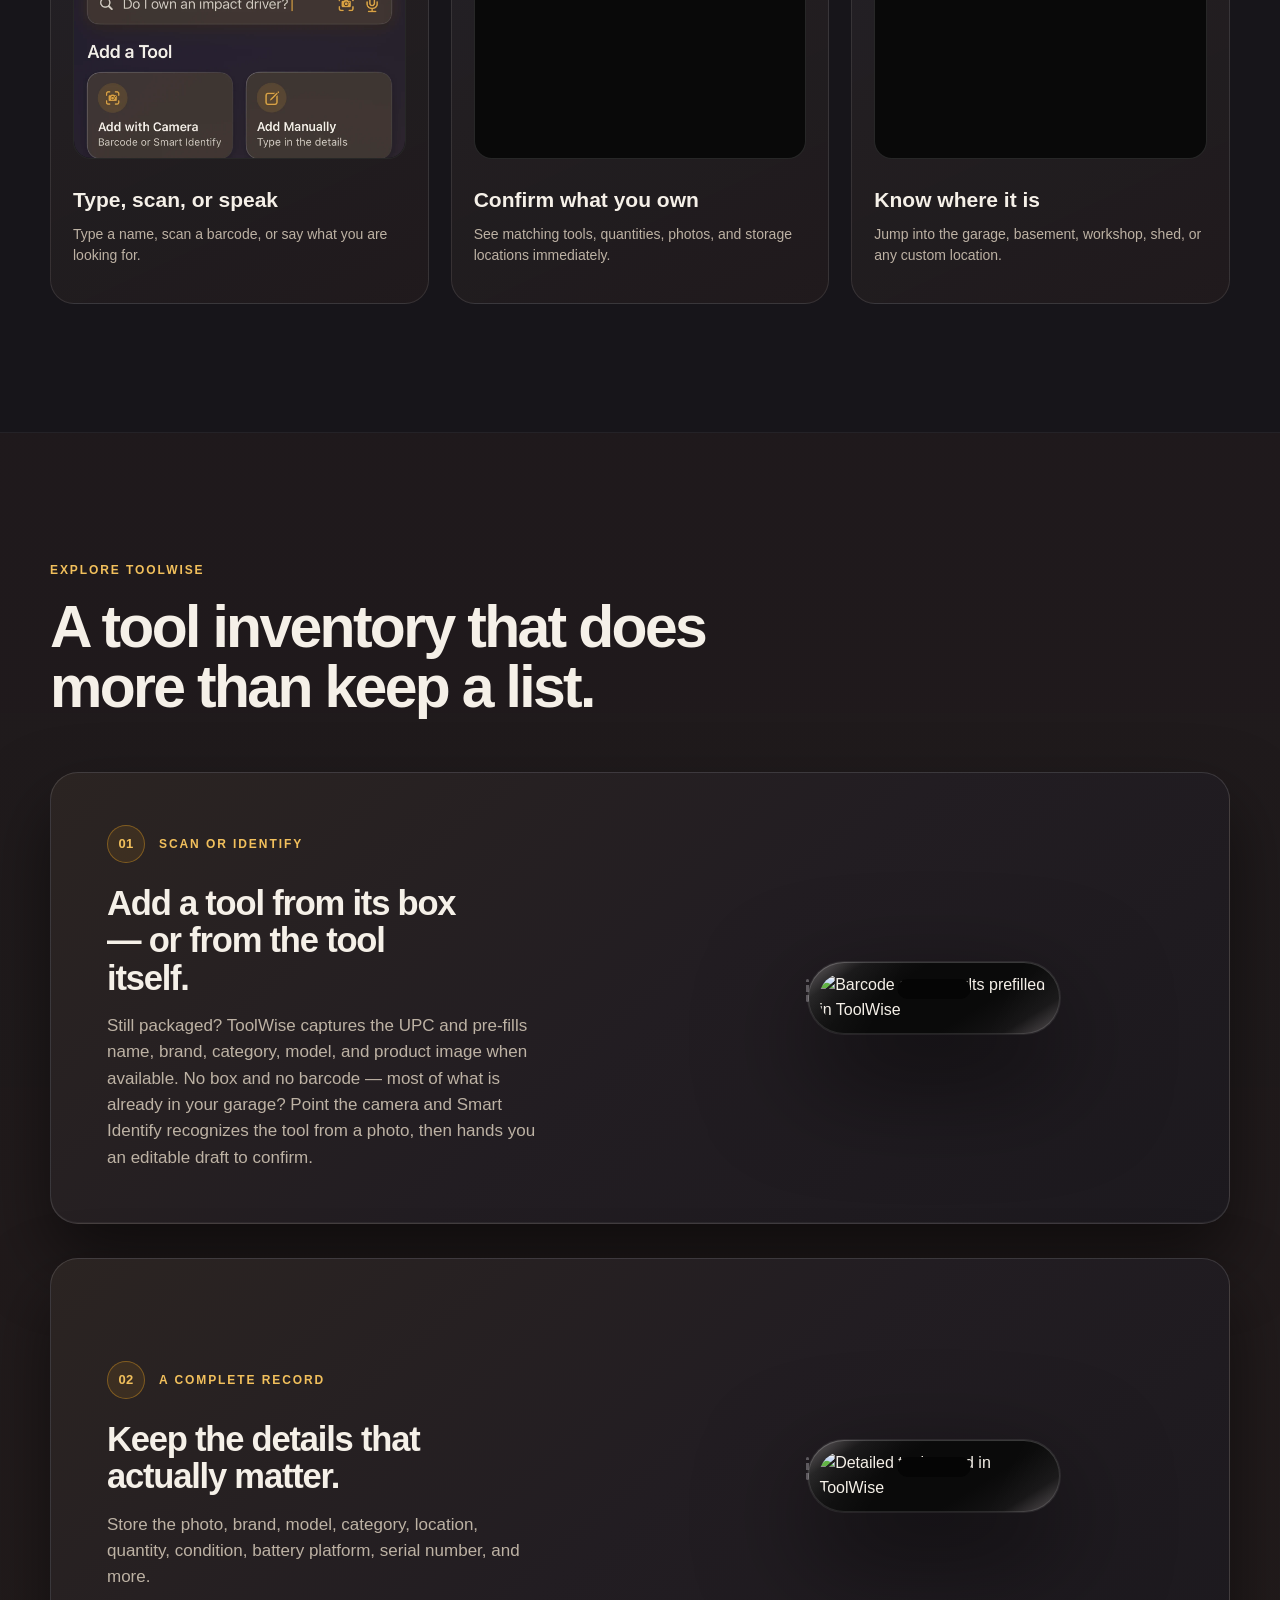
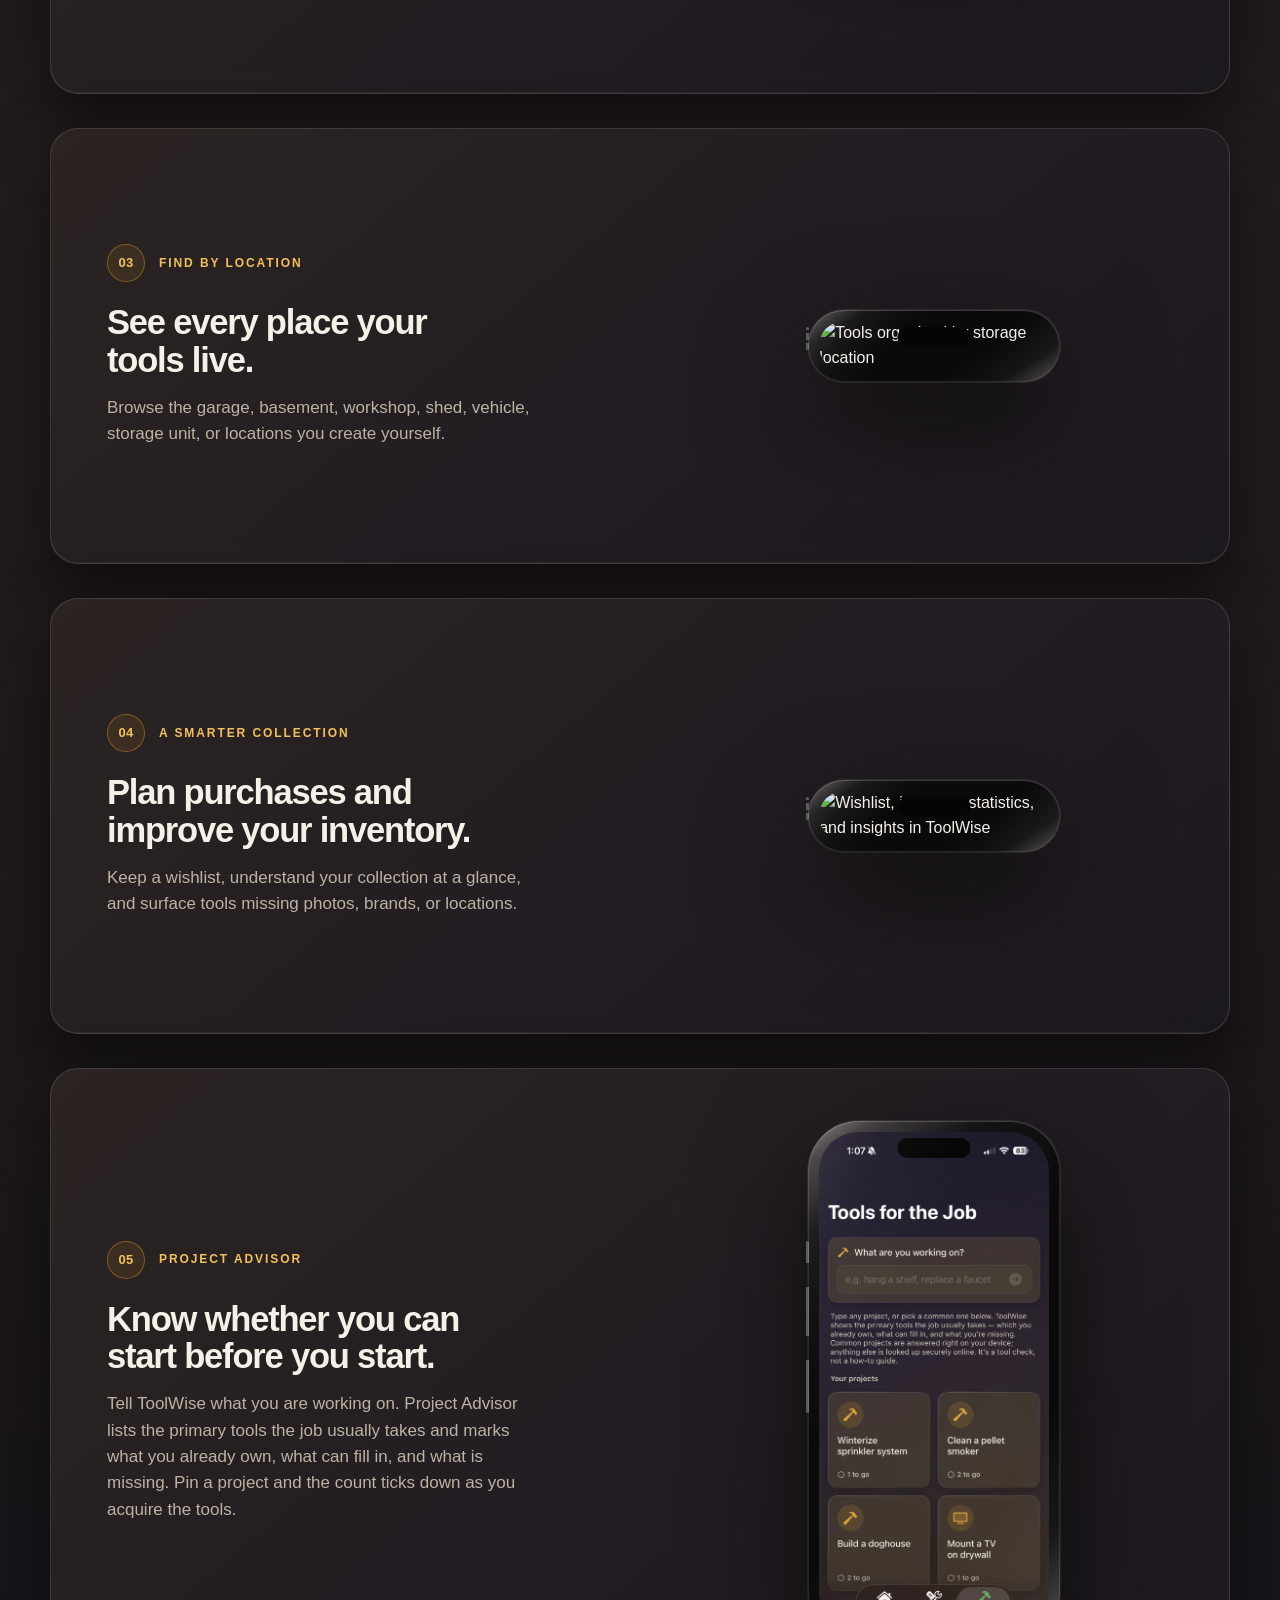
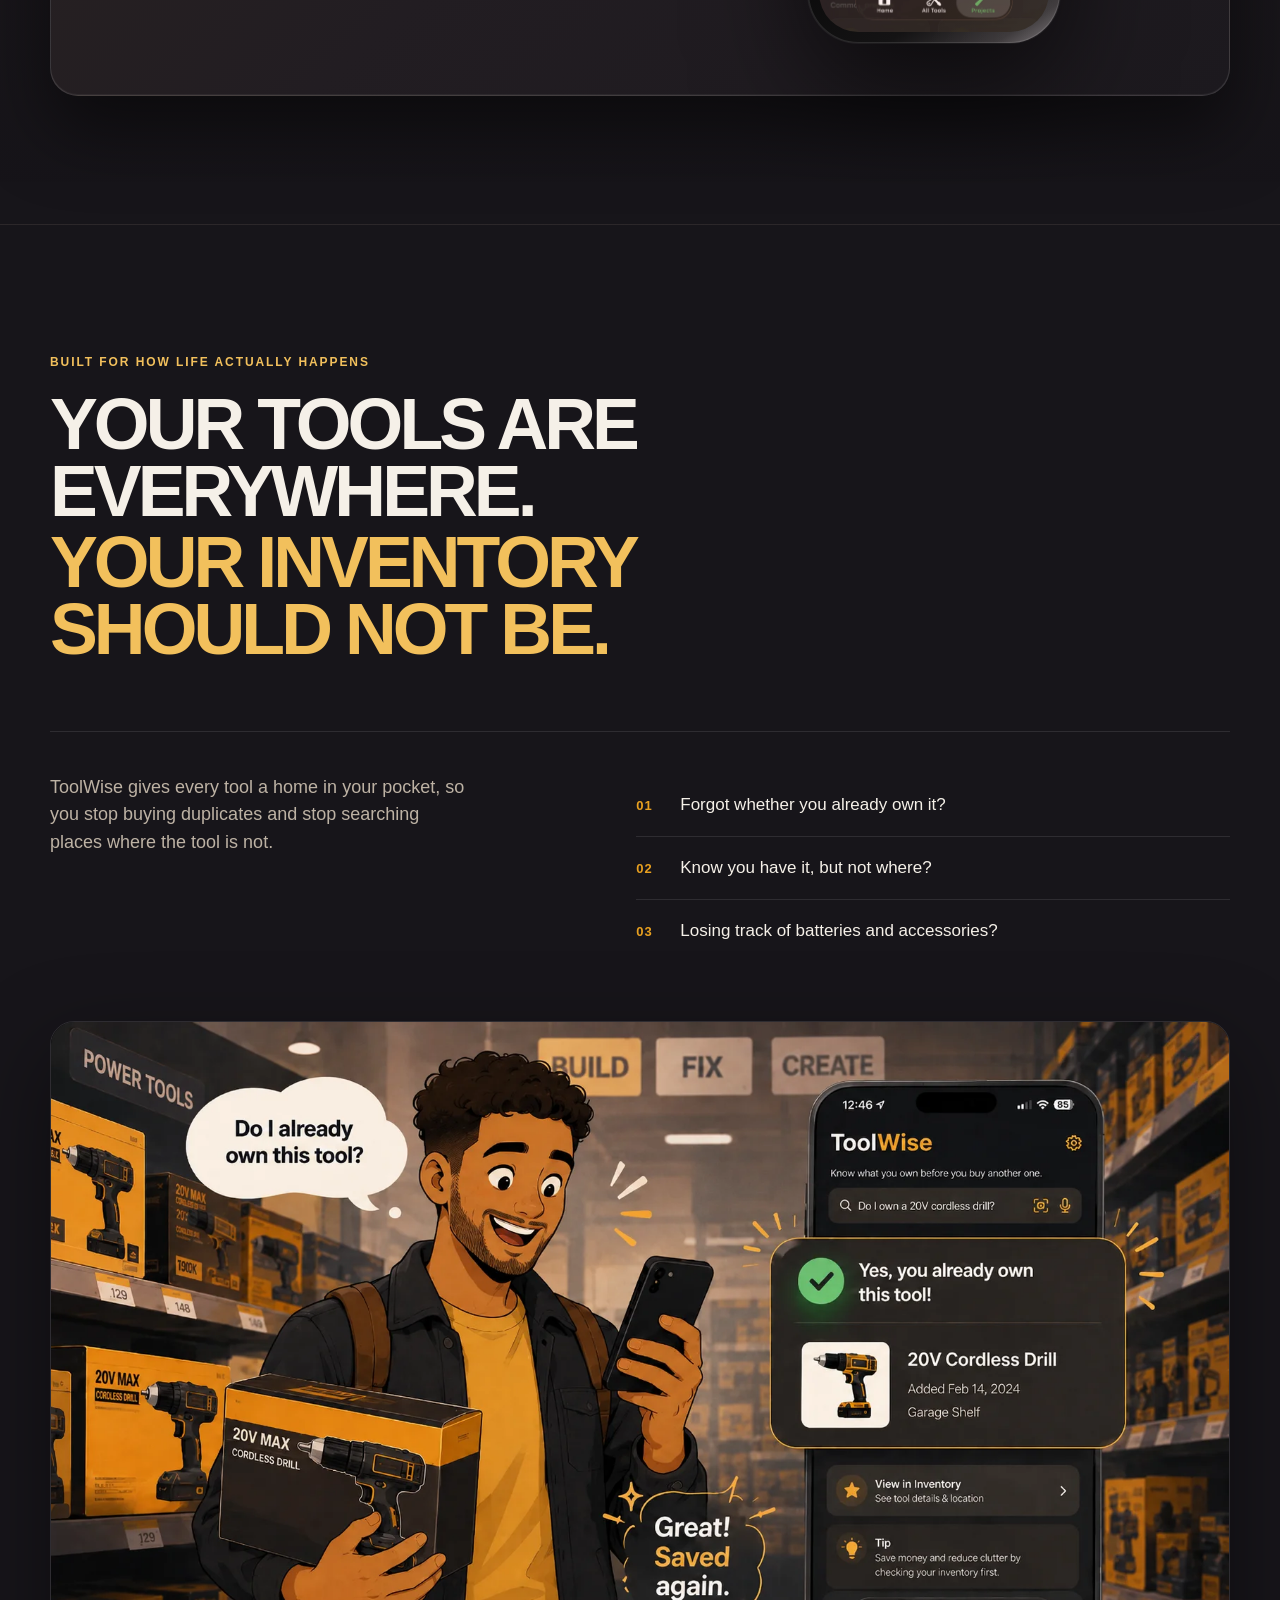
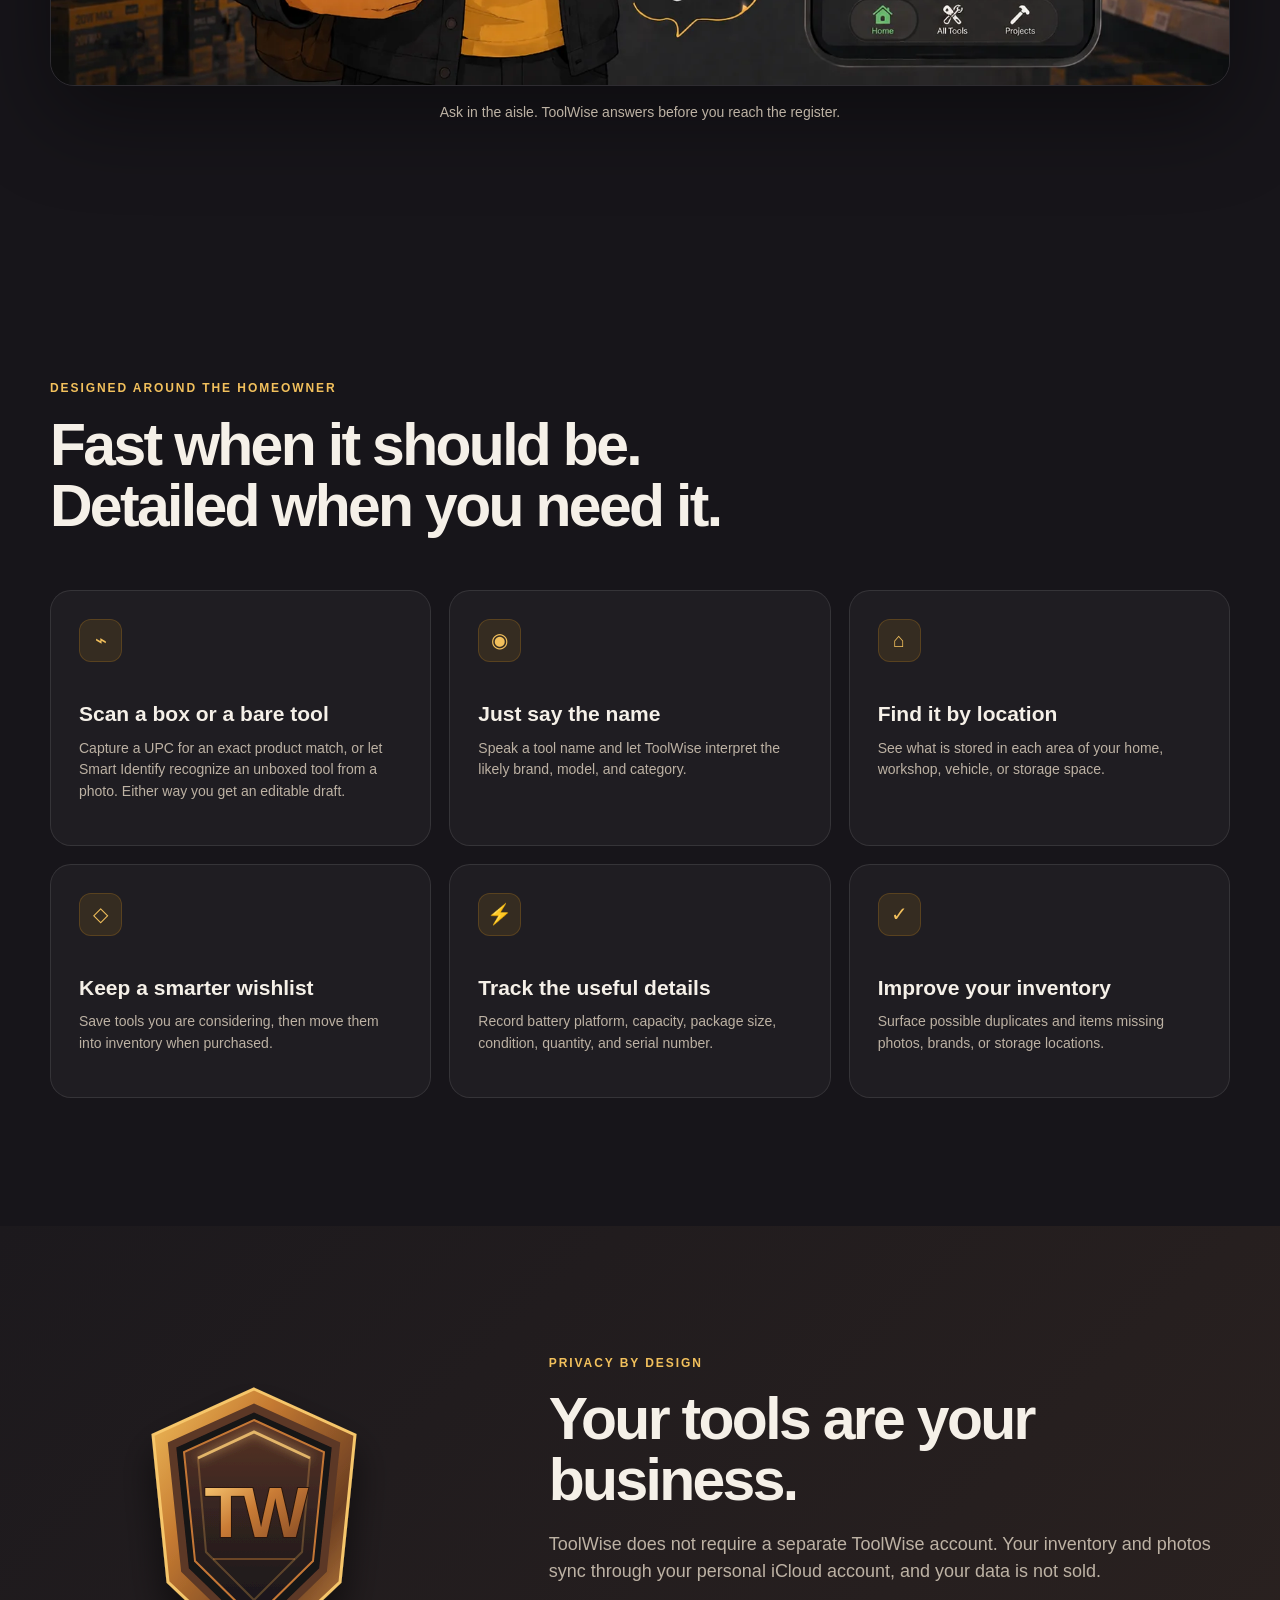
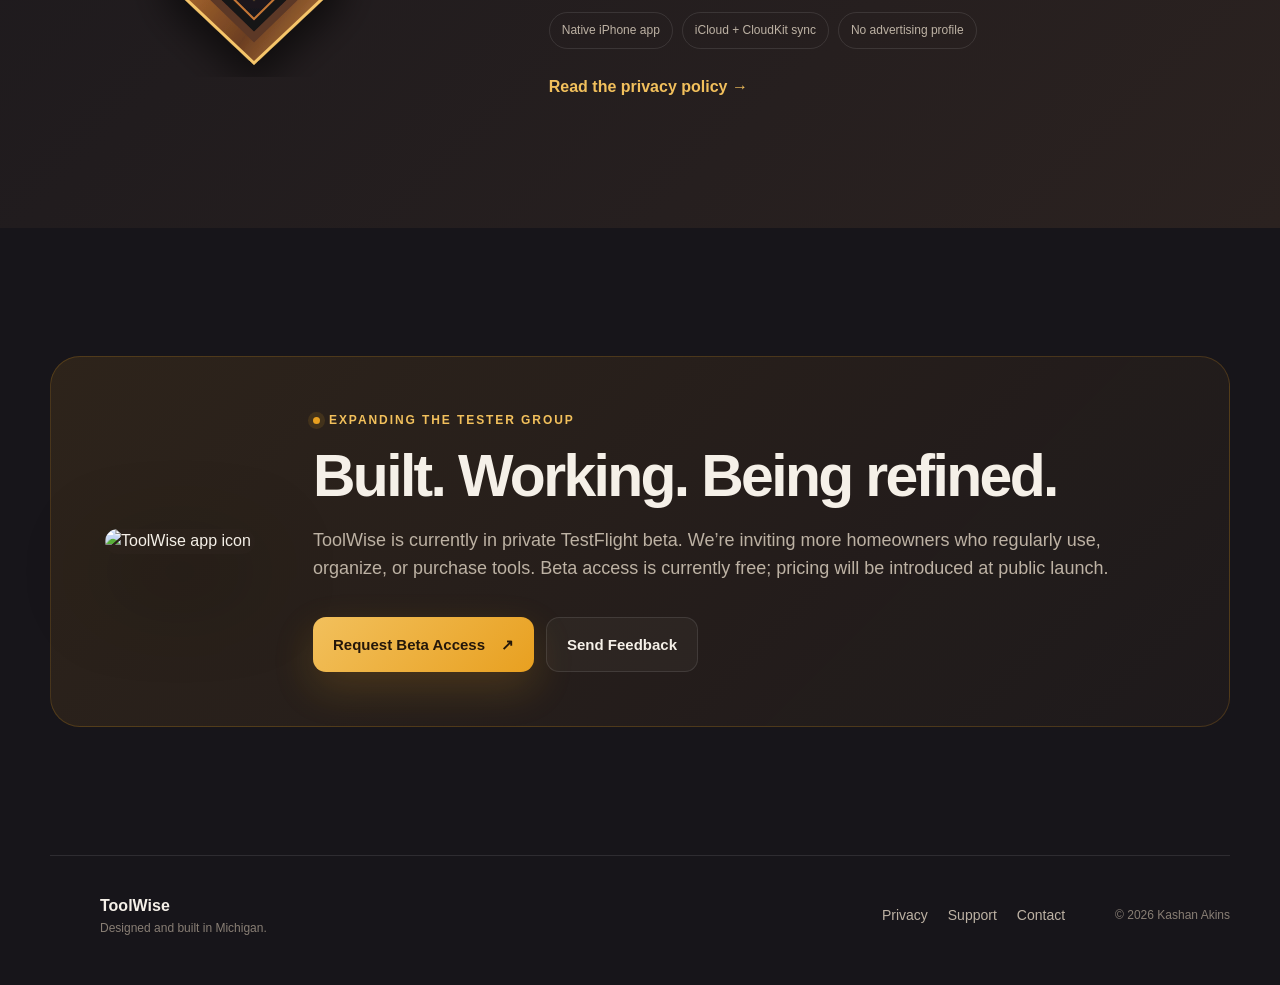
==== commit 9631a4e2: "Add store-aisle illustration to the problem section The problem section was the only major section w" ====
--- a/index.html
+++ b/index.html
@@ -10,8 +10,8 @@
   <meta property="og:description" content="Catalog your tools once. Then check what you own in seconds.">
   <meta property="og:image" content="https://kashmo.github.io/toolwise-support/assets/toolwise-icon.png">
   <link rel="icon" href="assets/toolwise-icon.png">
-  <link rel="stylesheet" href="styles.css?v=5">
-  <script defer src="script.js?v=5"></script>
+  <link rel="stylesheet" href="styles.css?v=6">
+  <script defer src="script.js?v=6"></script>
 </head>
 <body>
   <a class="skip-link" href="#main">Skip to content</a>
@@ -123,6 +123,10 @@
           <p>ToolWise gives every tool a home in your pocket, so you stop buying duplicates and stop searching places where the tool is not.</p>
           <div class="pain-list"><div><span>01</span><p>Forgot whether you already own it?</p></div><div><span>02</span><p>Know you have it, but not where?</p></div><div><span>03</span><p>Losing track of batteries and accessories?</p></div></div>
         </div>
+        <figure class="problem-figure reveal">
+          <img src="assets/store-check.webp" width="1672" height="941" loading="lazy" alt="A shopper in a hardware store aisle holds a boxed cordless drill and wonders whether he already owns one. ToolWise answers on his phone: yes, a 20V cordless drill is already in his inventory, stored on the garage shelf.">
+          <figcaption>Ask in the aisle. ToolWise answers before you reach the register.</figcaption>
+        </figure>
       </div>
     </section>
 
--- a/styles.css
+++ b/styles.css
@@ -90,3 +90,9 @@
 .hero-visual.level .measurement.side{color:var(--level);opacity:1;text-shadow:0 0 12px rgba(116,179,104,.5)}
 .hero-visual.level .measurement.side:after{background:var(--level);box-shadow:0 0 9px rgba(116,179,104,.65)}
 @media(prefers-reduced-motion:reduce){.phone-stage{transform:rotate(2deg)}.hero-visual .measurement,.hero-visual .measurement:after{transition:none}}
+
+/* ---- Problem section illustration ---- */
+.problem-figure{margin:58px 0 0;padding:0}
+.problem-figure img{display:block;width:100%;height:auto;border-radius:24px;border:1px solid var(--line);box-shadow:var(--shadow)}
+.problem-figure figcaption{margin-top:16px;color:var(--muted);font-size:14px;text-align:center}
+@media(max-width:600px){.problem-figure{margin-top:34px}.problem-figure img{border-radius:14px}.problem-figure figcaption{font-size:13px;text-align:left}}
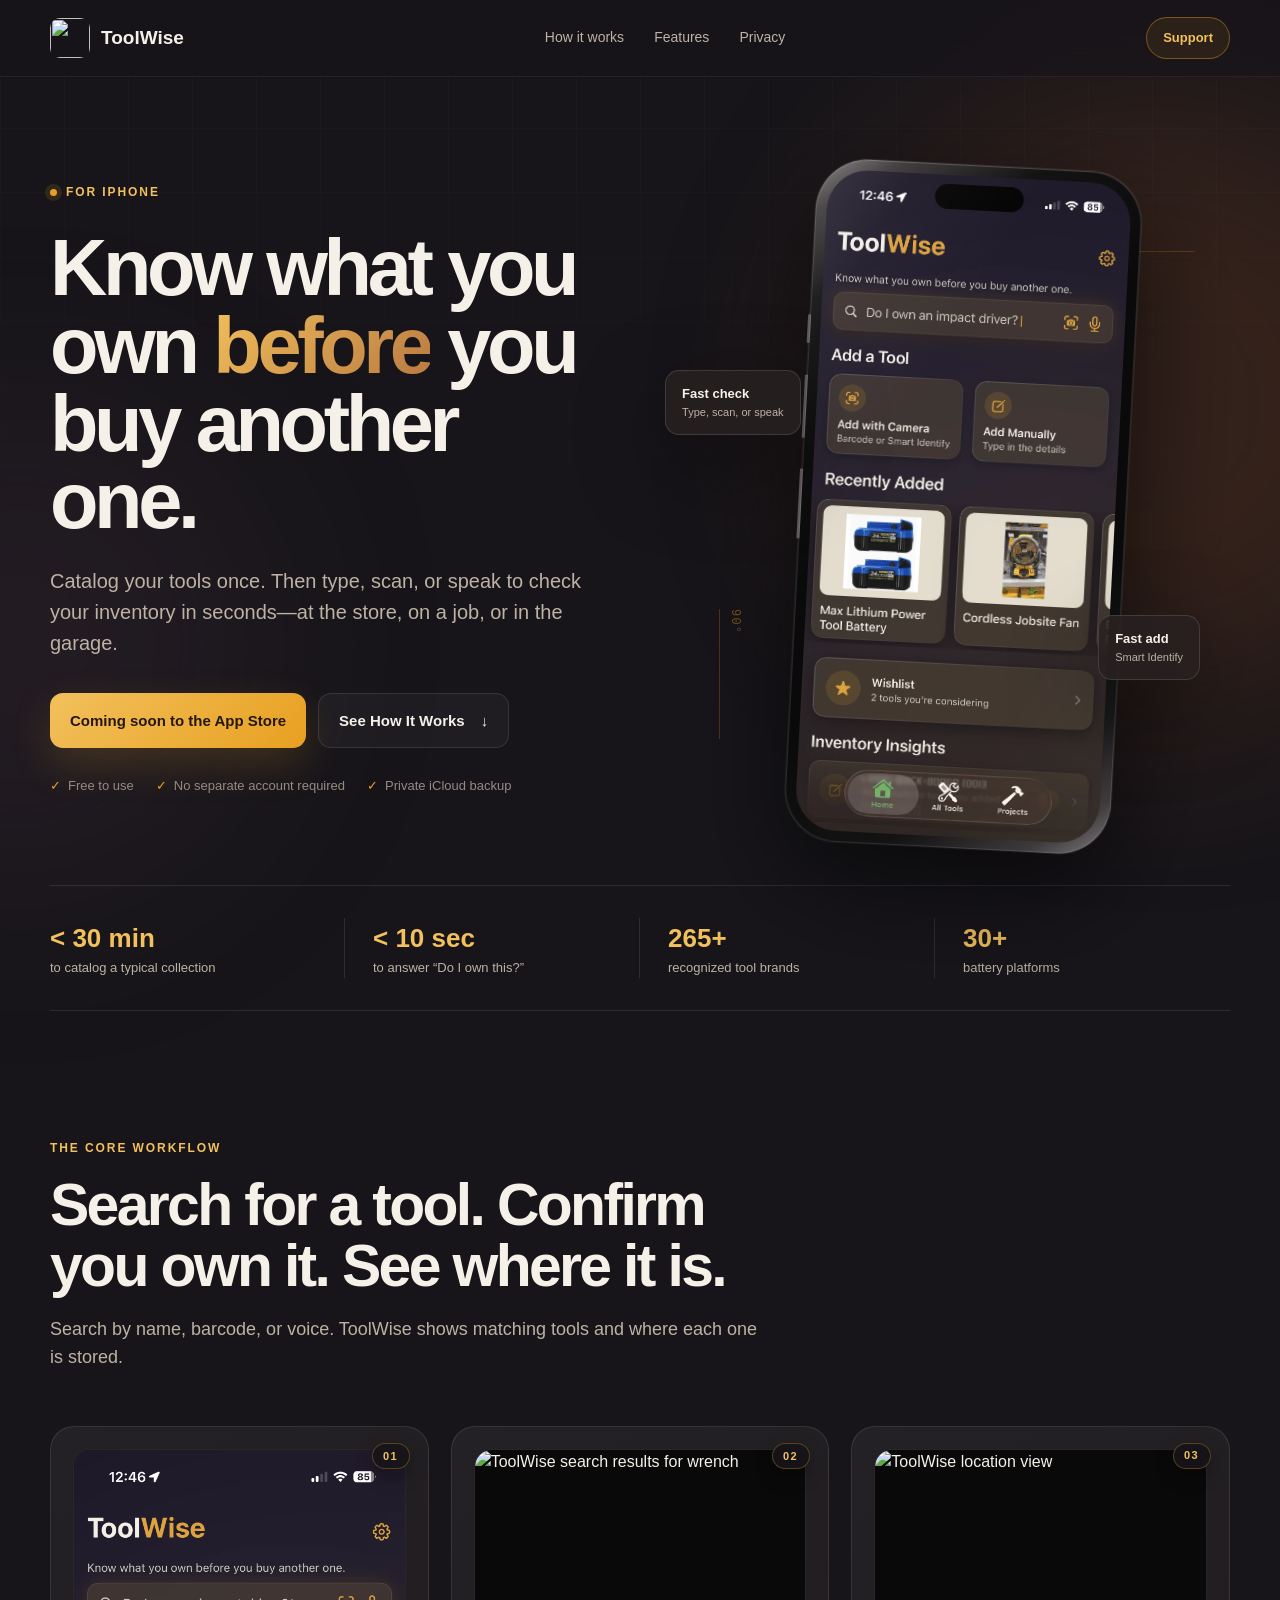
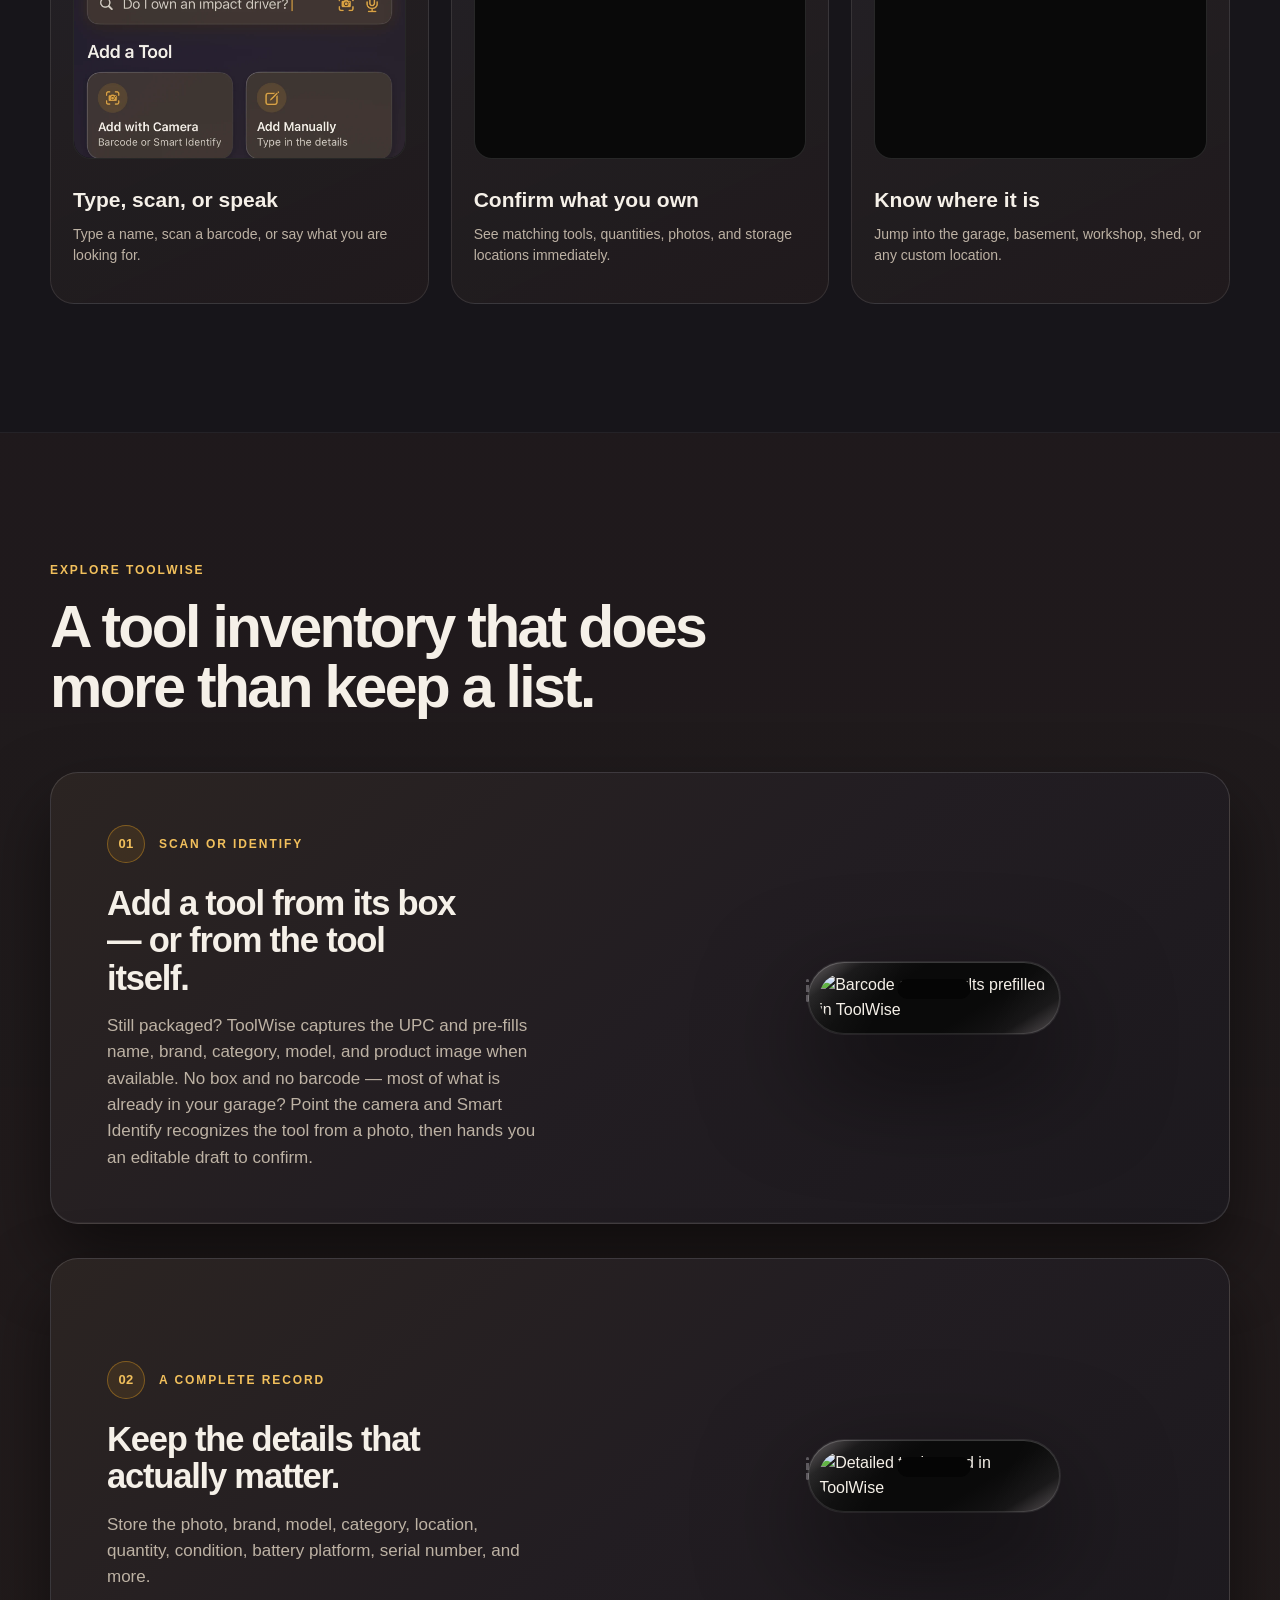
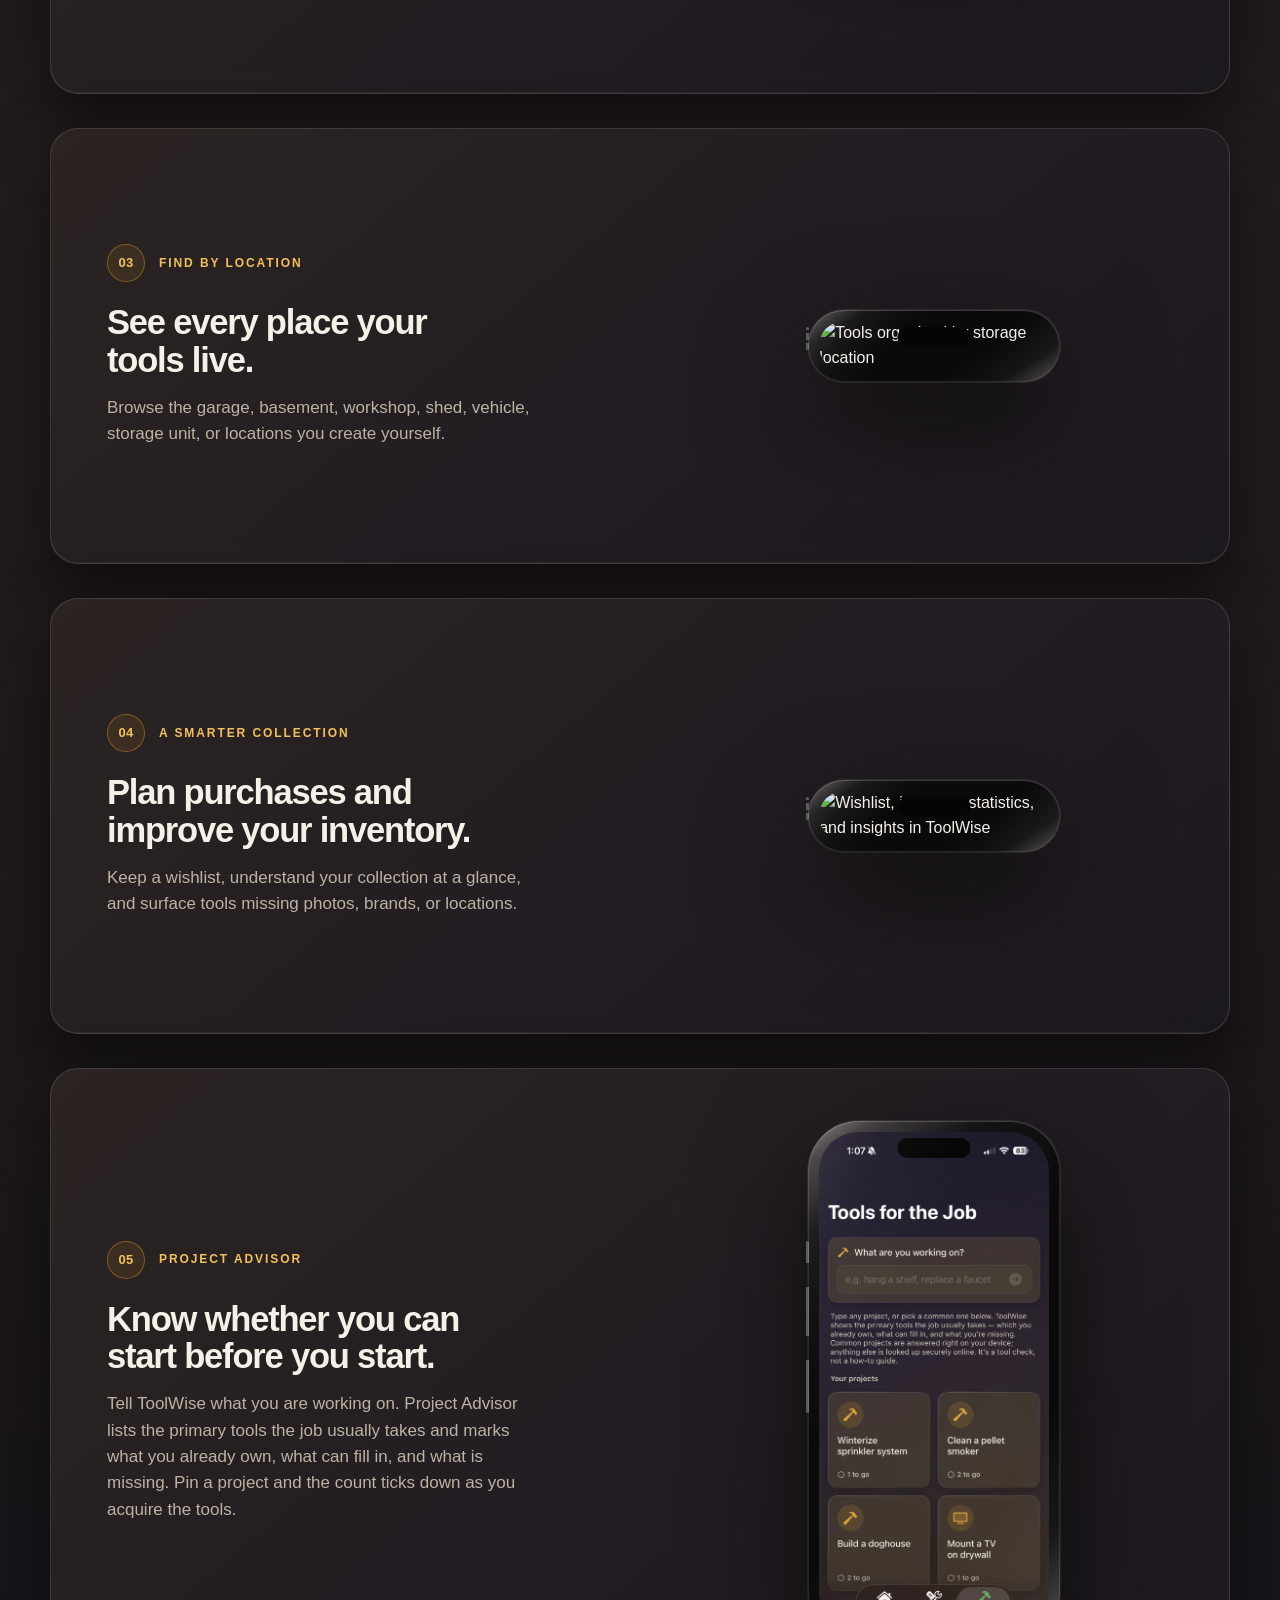
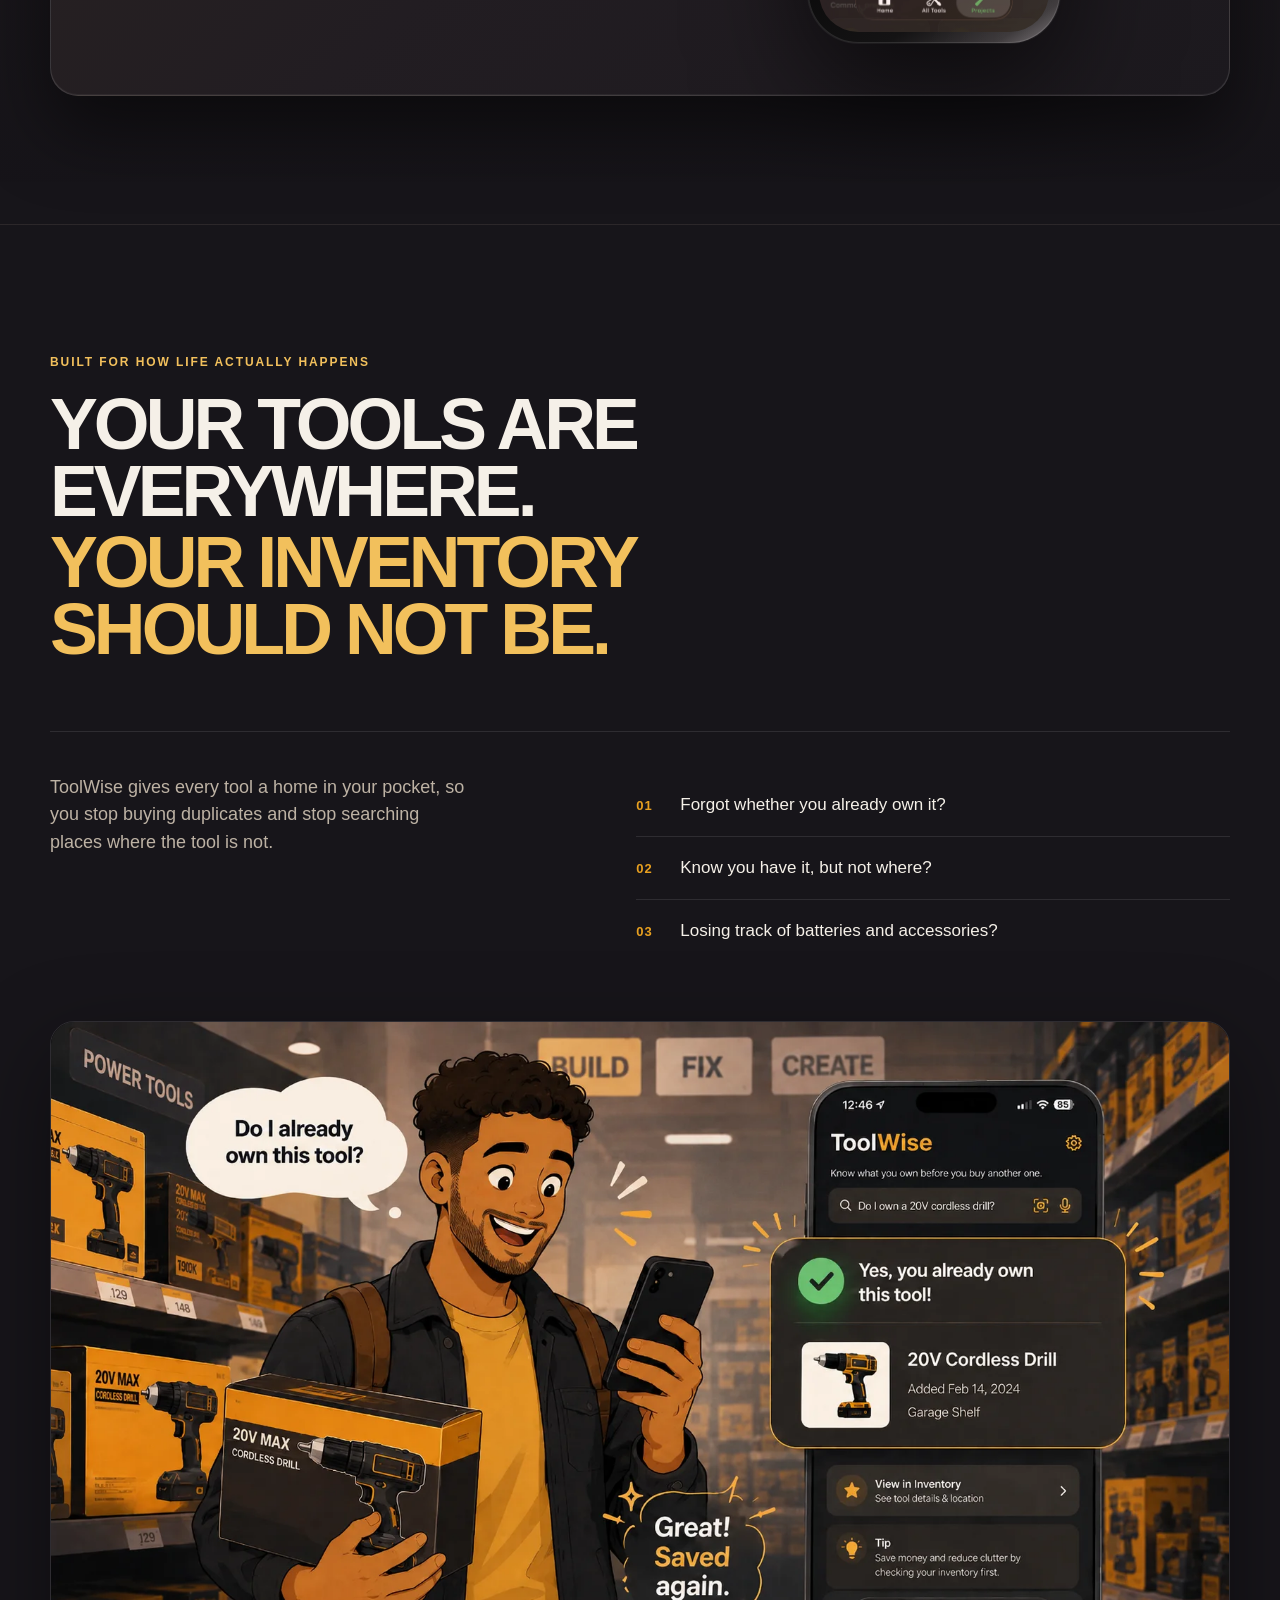
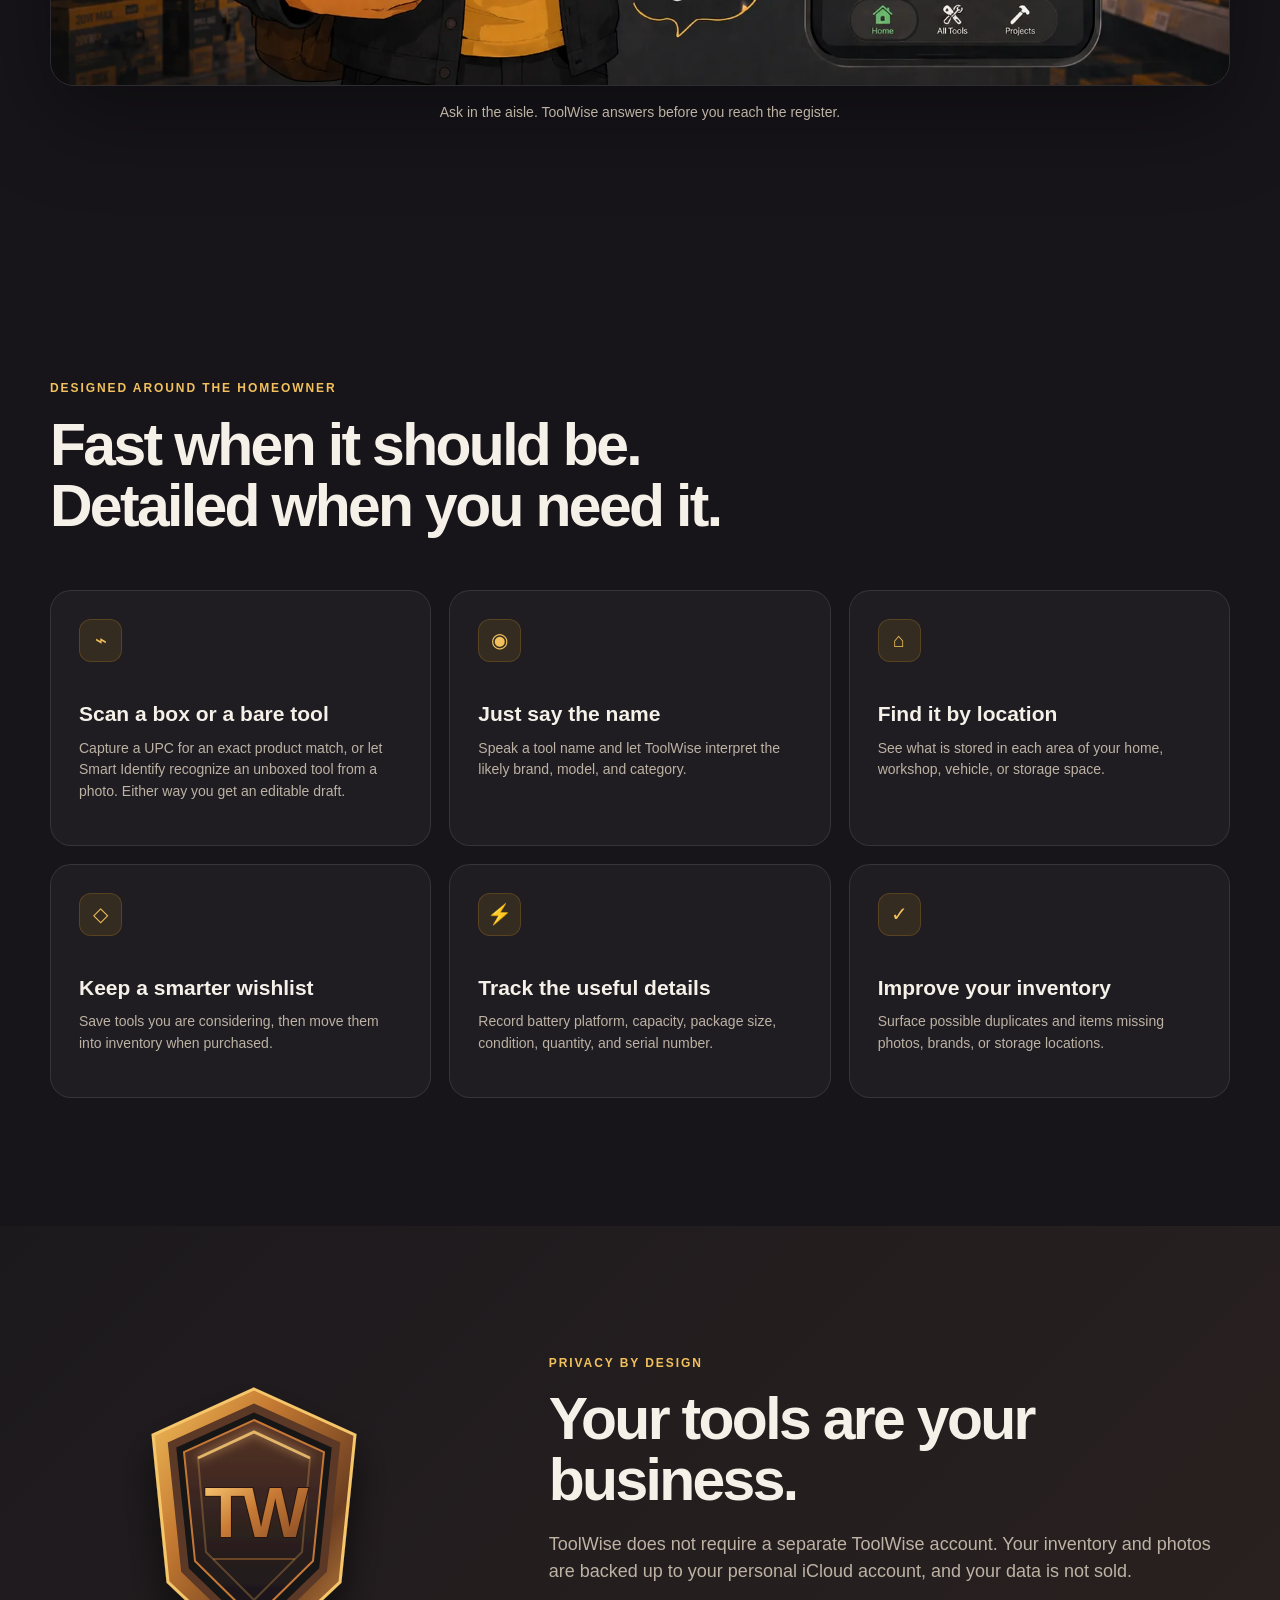
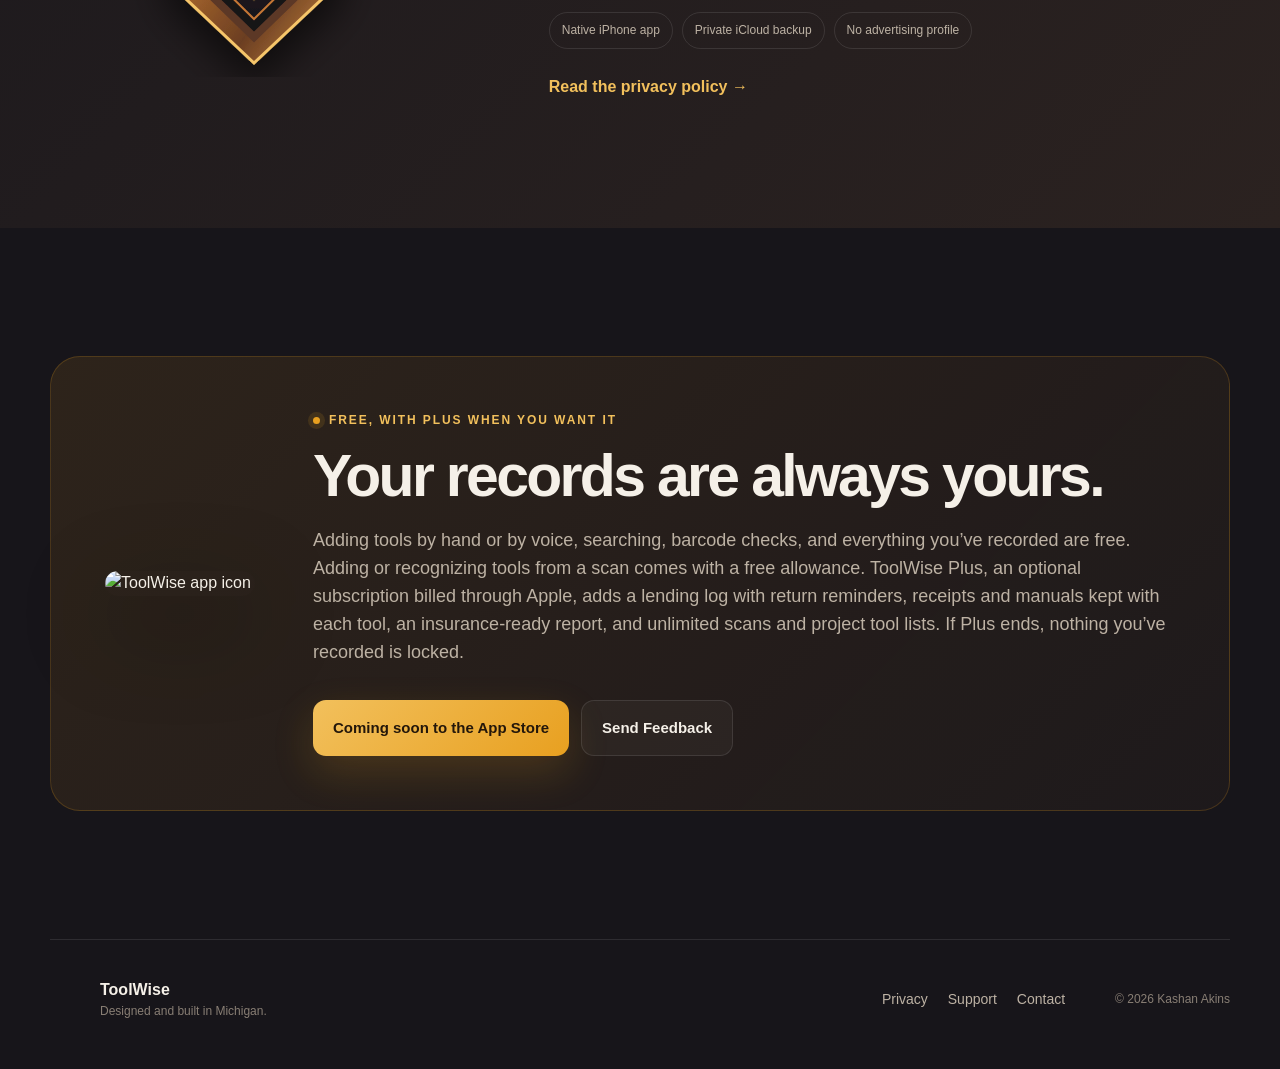
==== commit 0211194a: "Launch-ready site: beta wording out, retention and deletion in the policy - Home: "For iPhone", "Com" ====
--- a/index.html
+++ b/index.html
@@ -4,7 +4,7 @@
   <meta charset="utf-8">
   <meta name="viewport" content="width=device-width, initial-scale=1">
   <title>ToolWise — Know what you own before you buy another one</title>
-  <meta name="description" content="ToolWise is a native iPhone app that helps homeowners catalog, find, and understand their tool collection. Currently expanding its private TestFlight beta.">
+  <meta name="description" content="ToolWise is a native iPhone app that helps homeowners catalog, find, and understand their tool collection. Coming soon to the App Store.">
   <meta name="theme-color" content="#17151a">
   <meta property="og:title" content="ToolWise — Your tools, organized">
   <meta property="og:description" content="Catalog your tools once. Then check what you own in seconds.">
@@ -25,21 +25,21 @@
       <div class="nav-links">
         <a href="#how">How it works</a><a href="#features">Features</a><a href="#privacy">Privacy</a>
       </div>
-      <a class="beta-pill" href="https://docs.google.com/forms/d/e/1FAIpQLSdd0NdLIpeUkWwcLhqzC_xa2YbJL9dh-ZySo57hZsVUqNFGsw/viewform?usp=publish-editor" target="_blank" rel="noopener">Request beta access</a>
+      <a class="beta-pill" href="support.html">Support</a>
     </nav>
   </header>
 
   <main id="main">
     <section class="hero shell">
       <div class="hero-copy reveal">
-        <div class="eyebrow"><span></span> Private TestFlight beta</div>
+        <div class="eyebrow"><span></span> For iPhone</div>
         <h1>Know what you own <em>before</em> you buy another one.</h1>
         <p class="hero-lede">Catalog your tools once. Then type, scan, or speak to check your inventory in seconds—at the store, on a job, or in the garage.</p>
         <div class="cta-row">
-          <a class="button primary" href="https://docs.google.com/forms/d/e/1FAIpQLSdd0NdLIpeUkWwcLhqzC_xa2YbJL9dh-ZySo57hZsVUqNFGsw/viewform?usp=publish-editor" target="_blank" rel="noopener">Request Beta Access <span>↗</span></a>
+          <span class="button primary" aria-disabled="true">Coming soon to the App Store</span>
           <a class="button secondary" href="#how">See How It Works <span>↓</span></a>
         </div>
-        <div class="trust-row"><span>Free during beta</span><span>No separate account required</span><span>Private iCloud sync</span></div>
+        <div class="trust-row"><span>Free to use</span><span>No separate account required</span><span>Private iCloud backup</span></div>
       </div>
       <div class="hero-visual reveal">
         <div class="measurement top">12″</div><div class="measurement side">90°</div>
@@ -164,12 +164,12 @@
             </g>
           </svg>
         </div>
-        <div class="reveal"><div class="kicker">Privacy by design</div><h2>Your tools are your business.</h2><p>ToolWise does not require a separate ToolWise account. Your inventory and photos sync through your personal iCloud account, and your data is not sold.</p><div class="privacy-points"><span>Native iPhone app</span><span>iCloud + CloudKit sync</span><span>No advertising profile</span></div><a class="text-link" href="privacy.html">Read the privacy policy →</a></div>
+        <div class="reveal"><div class="kicker">Privacy by design</div><h2>Your tools are your business.</h2><p>ToolWise does not require a separate ToolWise account. Your inventory and photos are backed up to your personal iCloud account, and your data is not sold.</p><div class="privacy-points"><span>Native iPhone app</span><span>Private iCloud backup</span><span>No advertising profile</span></div><a class="text-link" href="privacy.html">Read the privacy policy →</a></div>
       </div>
     </section>
 
     <section class="beta section shell">
-      <div class="beta-panel reveal"><img src="assets/toolwise-icon.png" alt="ToolWise app icon"><div><div class="eyebrow"><span></span> Expanding the tester group</div><h2>Built. Working. Being refined.</h2><p>ToolWise is currently in private TestFlight beta. We’re inviting more homeowners who regularly use, organize, or purchase tools. Beta access is currently free; pricing will be introduced at public launch.</p><div class="cta-row"><a class="button primary" href="https://docs.google.com/forms/d/e/1FAIpQLSdd0NdLIpeUkWwcLhqzC_xa2YbJL9dh-ZySo57hZsVUqNFGsw/viewform?usp=publish-editor" target="_blank" rel="noopener">Request Beta Access <span>↗</span></a><a class="button secondary" href="mailto:kashanakins@gmail.com?subject=ToolWise%20Feedback">Send Feedback</a></div></div></div>
+      <div class="beta-panel reveal"><img src="assets/toolwise-icon.png" alt="ToolWise app icon"><div><div class="eyebrow"><span></span> Free, with Plus when you want it</div><h2>Your records are always yours.</h2><p>Adding tools by hand or by voice, searching, barcode checks, and everything you’ve recorded are free. Adding or recognizing tools from a scan comes with a free allowance. ToolWise Plus, an optional subscription billed through Apple, adds a lending log with return reminders, receipts and manuals kept with each tool, an insurance-ready report, and unlimited scans and project tool lists. If Plus ends, nothing you’ve recorded is locked.</p><div class="cta-row"><span class="button primary" aria-disabled="true">Coming soon to the App Store</span><a class="button secondary" href="mailto:kashanakins@gmail.com?subject=ToolWise%20Feedback">Send Feedback</a></div></div></div>
     </section>
   </main>
 
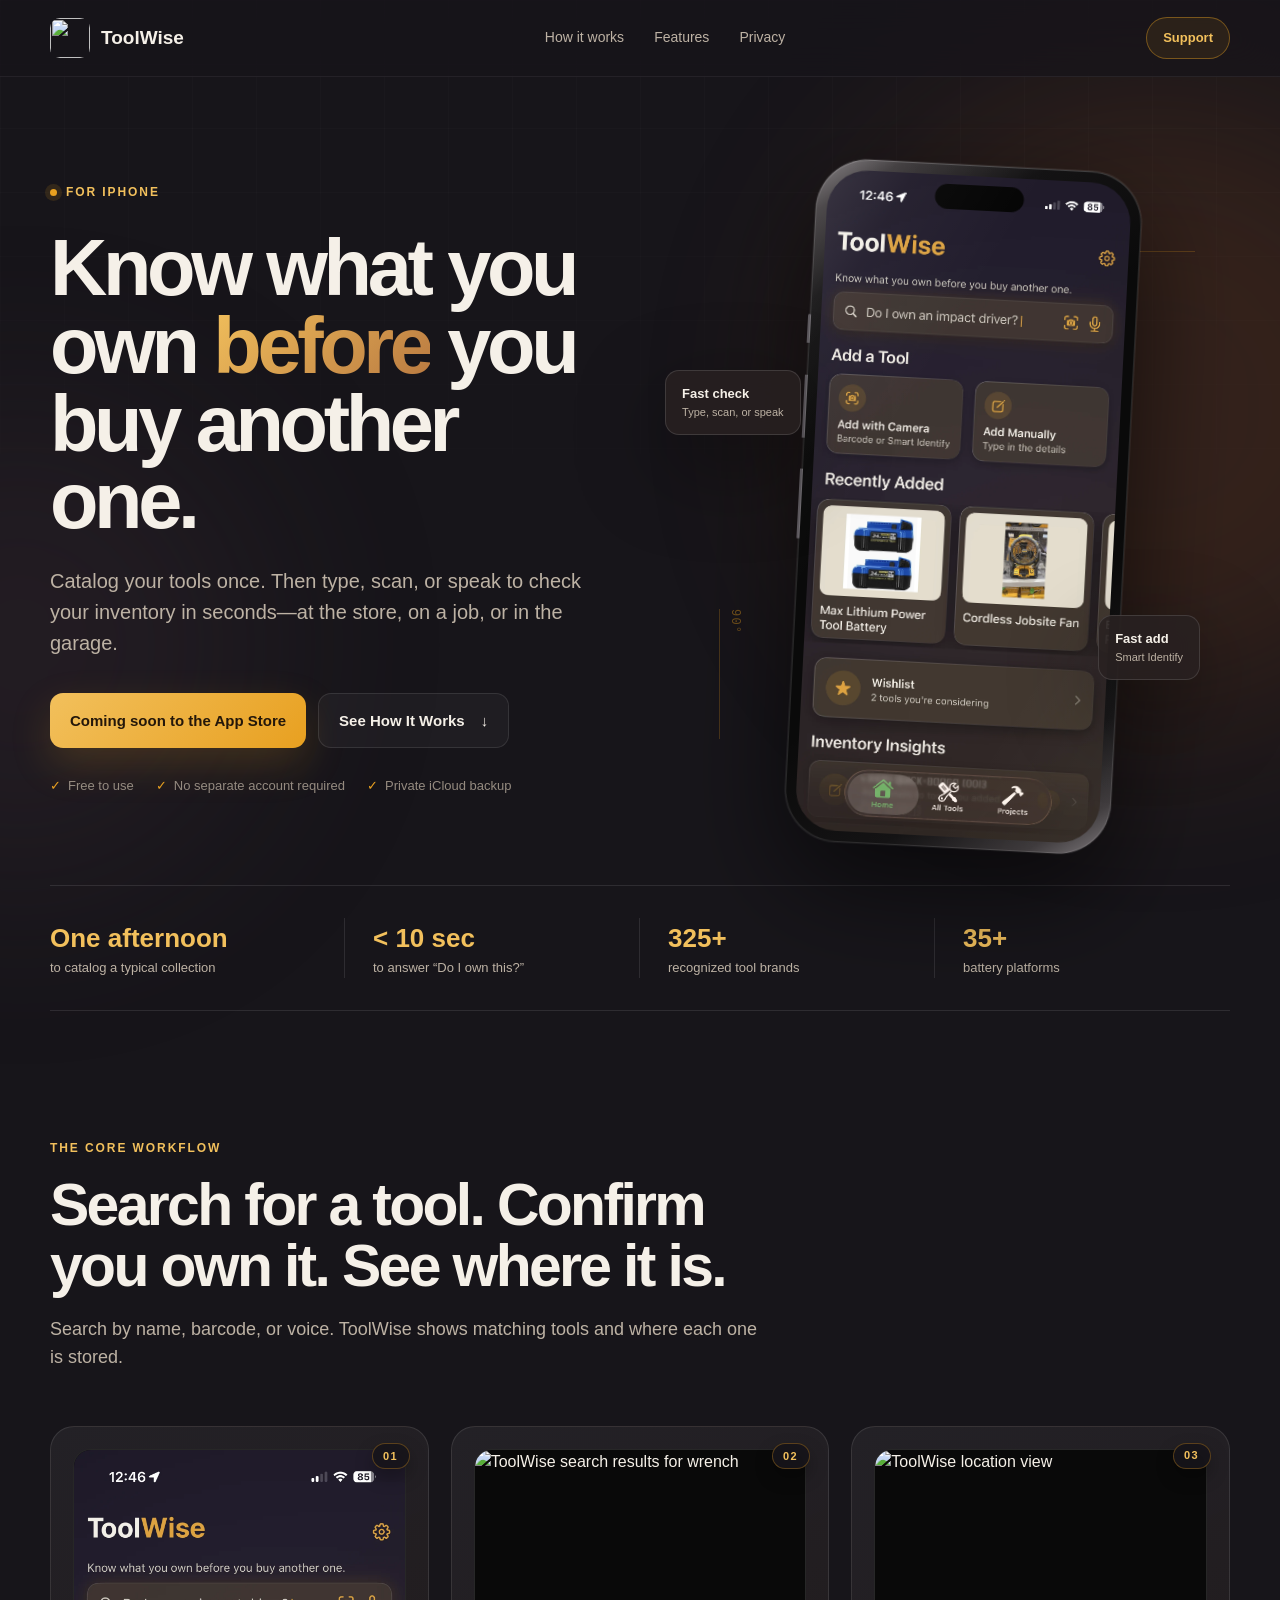
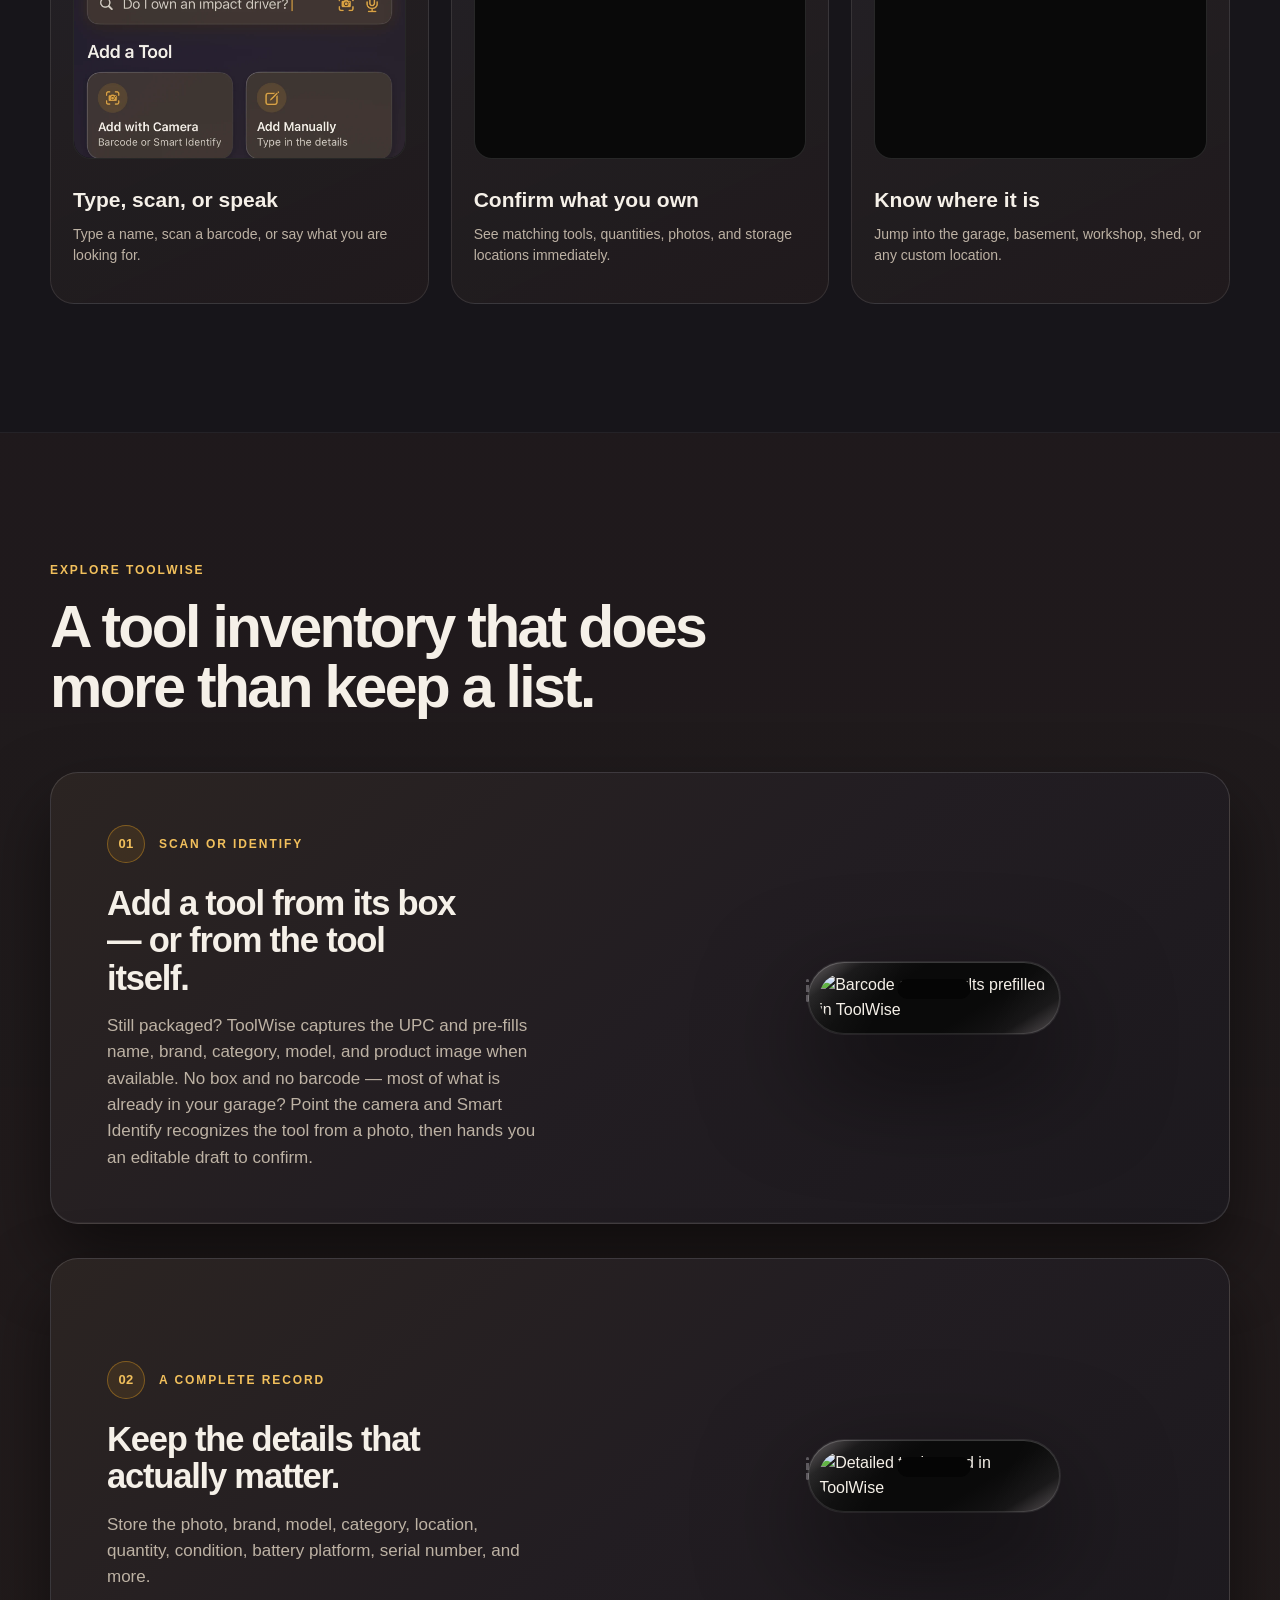
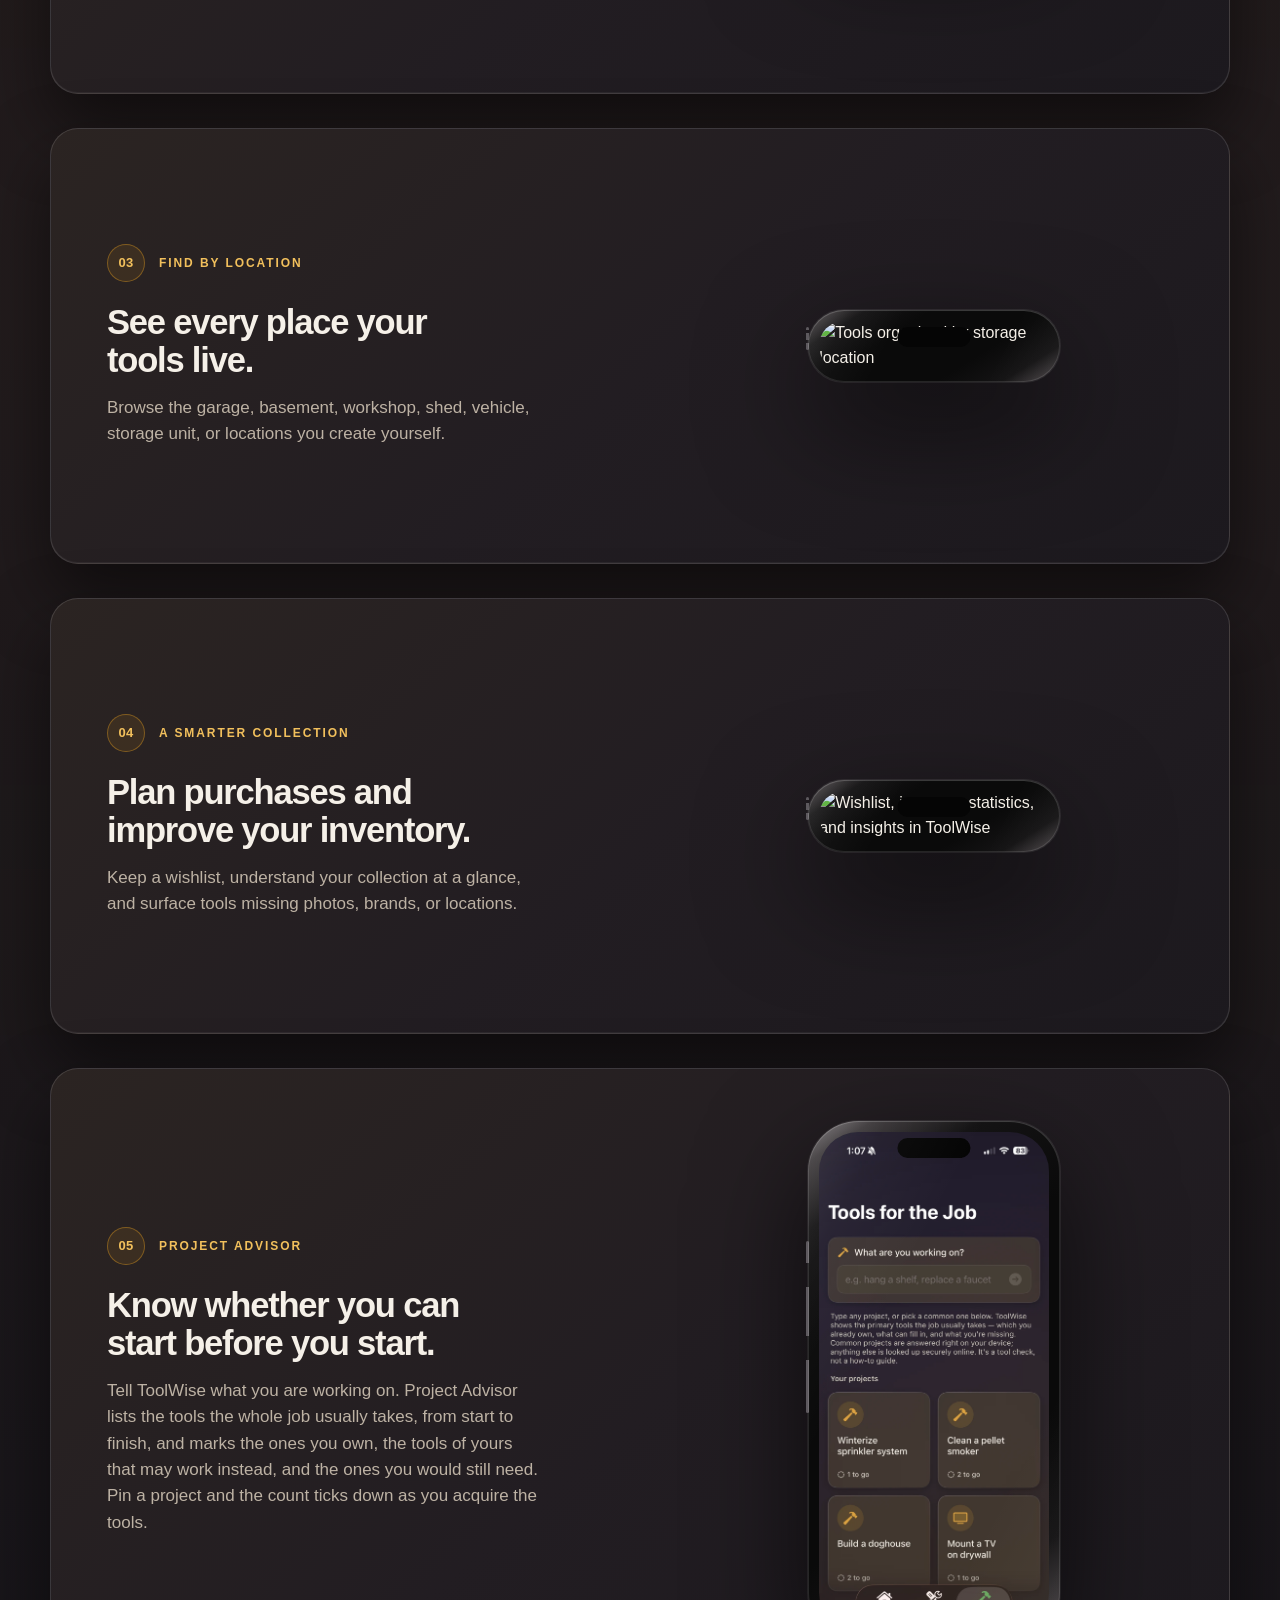
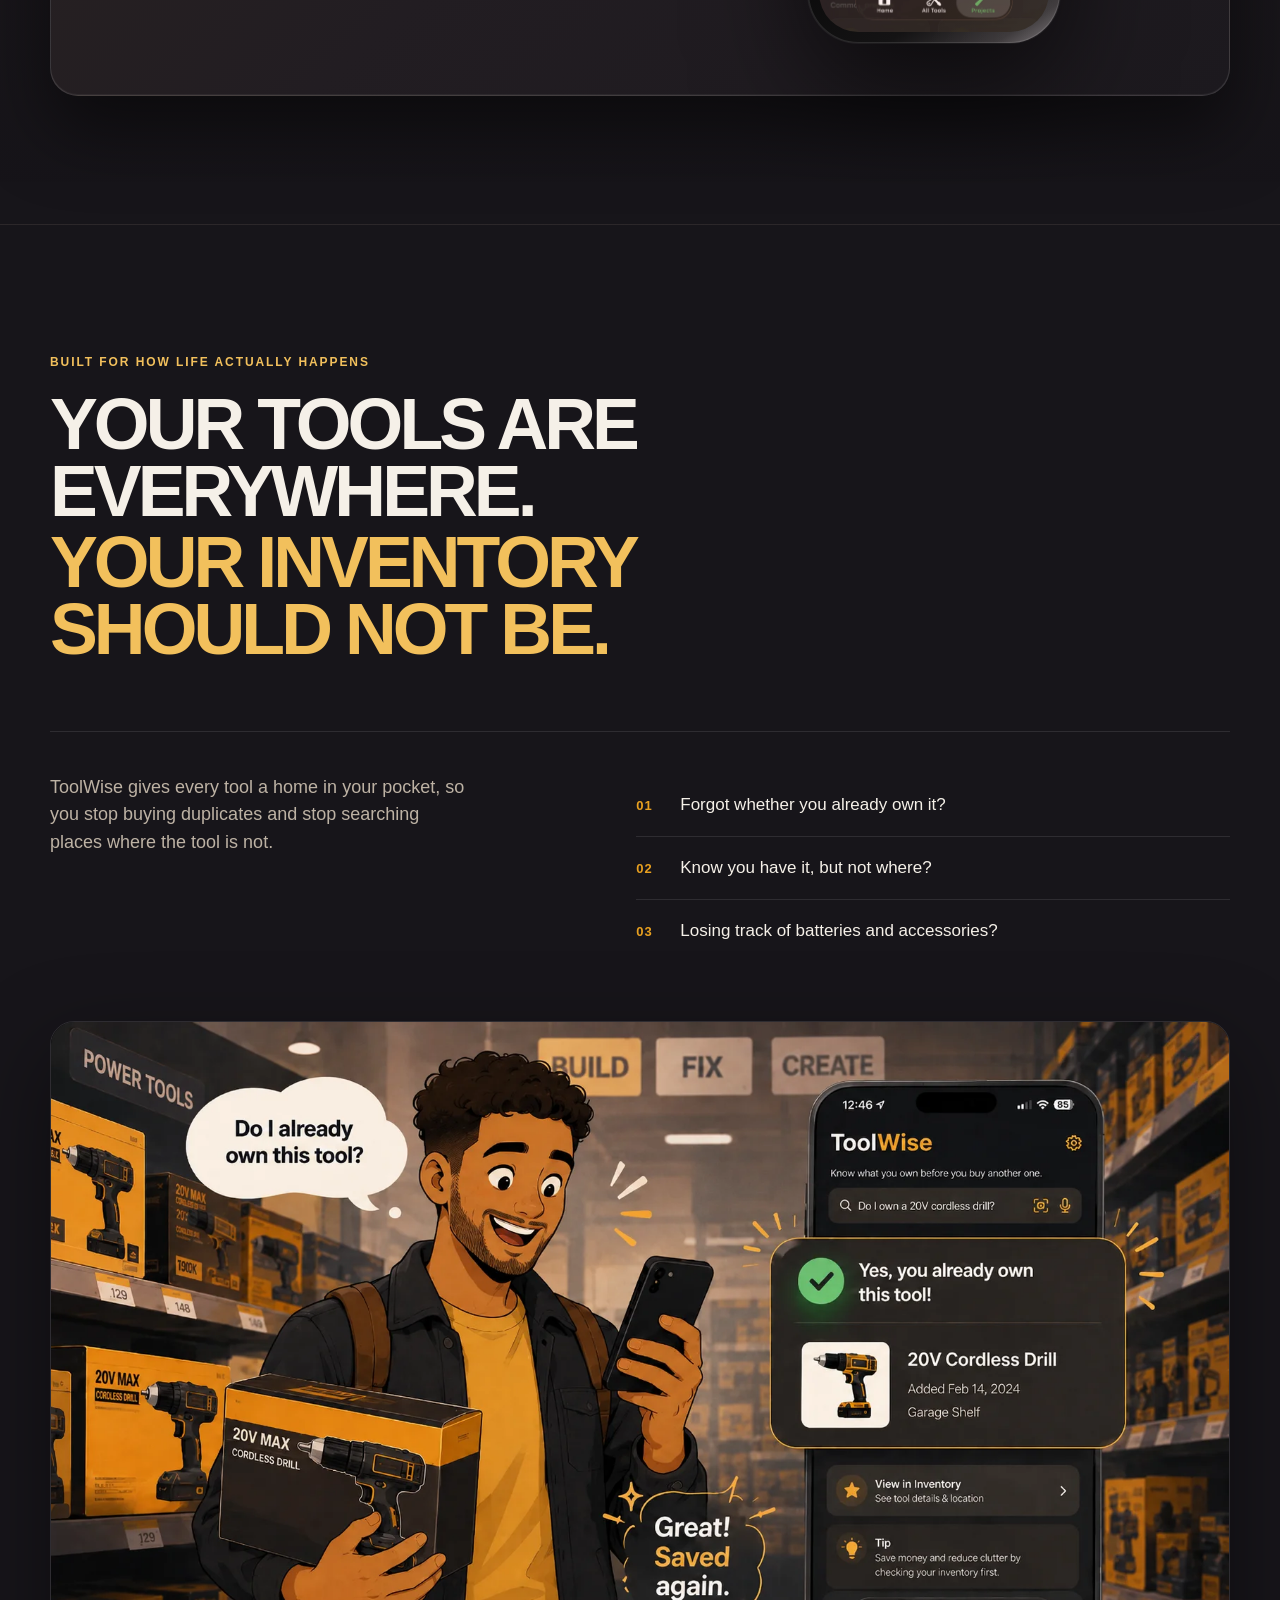
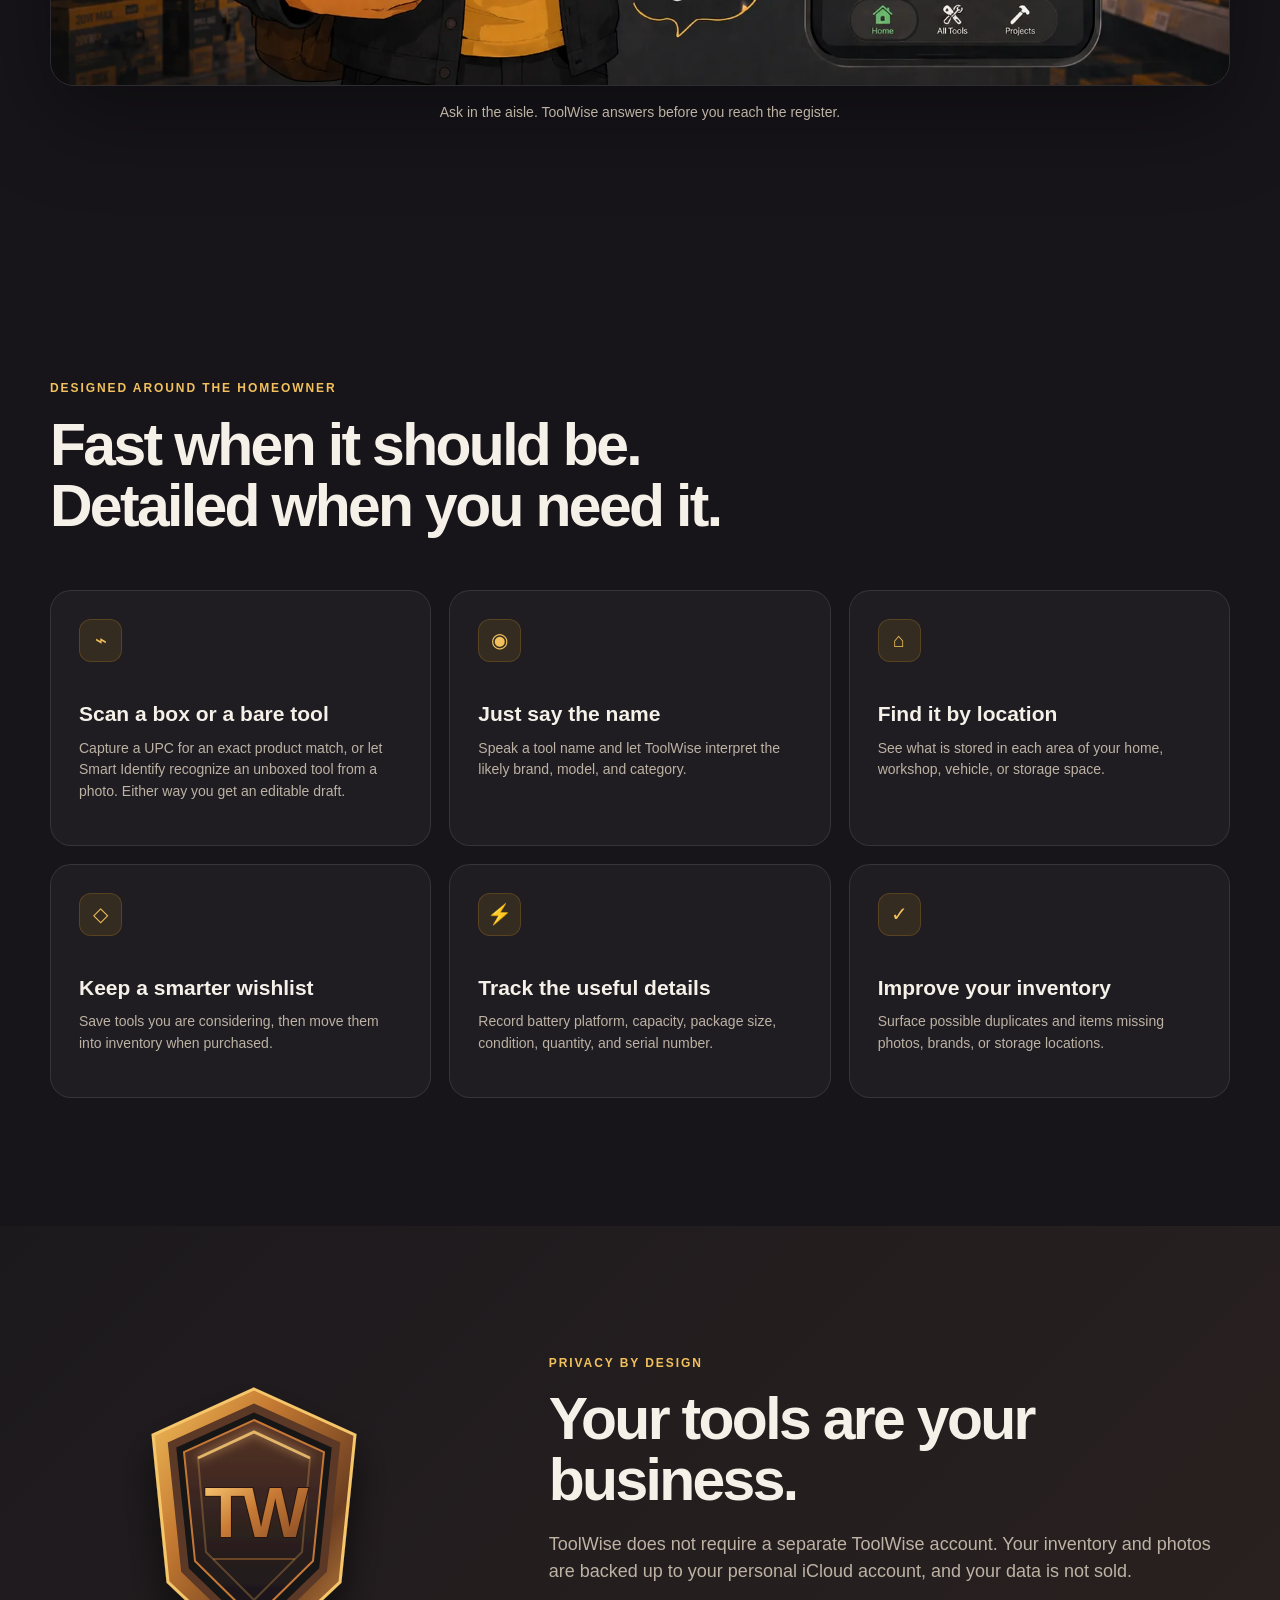
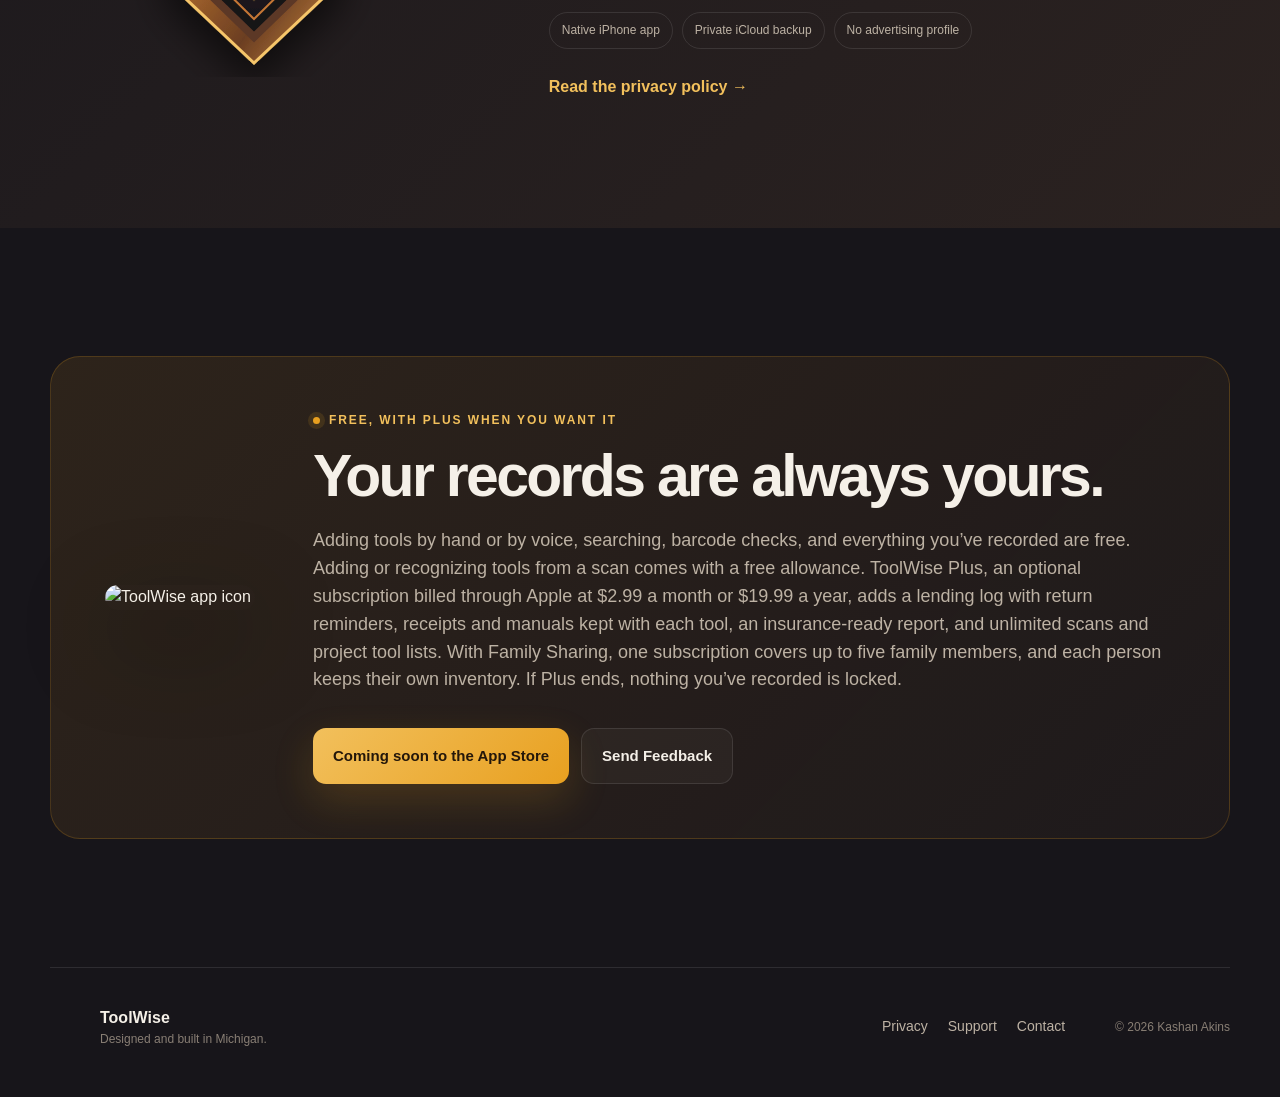
==== commit c5705add: "Landing page: Plus pricing, Project Advisor wording, current stats - Plus section: $2.99/mo or $19.9" ====
--- a/index.html
+++ b/index.html
@@ -50,10 +50,10 @@
     </section>
 
     <section class="numbers shell reveal" aria-label="ToolWise benefits">
-      <div><strong>&lt; 30 min</strong><span>to catalog a typical collection</span></div>
+      <div><strong>One afternoon</strong><span>to catalog a typical collection</span></div>
       <div><strong>&lt; 10 sec</strong><span>to answer “Do I own this?”</span></div>
-      <div><strong>265+</strong><span>recognized tool brands</span></div>
-      <div><strong>30+</strong><span>battery platforms</span></div>
+      <div><strong>325+</strong><span>recognized tool brands</span></div>
+      <div><strong>35+</strong><span>battery platforms</span></div>
     </section>
 
     <section class="story section shell" id="how">
@@ -105,7 +105,7 @@
             <div class="stack-copy">
               <div class="stack-eyebrow"><span class="stack-num">05</span> Project Advisor</div>
               <h3>Know whether you can start before you start.</h3>
-              <p>Tell ToolWise what you are working on. Project Advisor lists the primary tools the job usually takes and marks what you already own, what can fill in, and what is missing. Pin a project and the count ticks down as you acquire the tools.</p>
+              <p>Tell ToolWise what you are working on. Project Advisor lists the tools the whole job usually takes, from start to finish, and marks the ones you own, the tools of yours that may work instead, and the ones you would still need. Pin a project and the count ticks down as you acquire the tools.</p>
             </div>
             <div class="stack-visual"><div class="phone stack-phone"><div class="phone-notch"></div><img src="assets/screen-projects.webp" alt="ToolWise Project Advisor with pinned projects showing how many tools are still needed" loading="lazy"></div></div>
           </article>
@@ -169,7 +169,7 @@
     </section>
 
     <section class="beta section shell">
-      <div class="beta-panel reveal"><img src="assets/toolwise-icon.png" alt="ToolWise app icon"><div><div class="eyebrow"><span></span> Free, with Plus when you want it</div><h2>Your records are always yours.</h2><p>Adding tools by hand or by voice, searching, barcode checks, and everything you’ve recorded are free. Adding or recognizing tools from a scan comes with a free allowance. ToolWise Plus, an optional subscription billed through Apple, adds a lending log with return reminders, receipts and manuals kept with each tool, an insurance-ready report, and unlimited scans and project tool lists. If Plus ends, nothing you’ve recorded is locked.</p><div class="cta-row"><span class="button primary" aria-disabled="true">Coming soon to the App Store</span><a class="button secondary" href="mailto:kashanakins@gmail.com?subject=ToolWise%20Feedback">Send Feedback</a></div></div></div>
+      <div class="beta-panel reveal"><img src="assets/toolwise-icon.png" alt="ToolWise app icon"><div><div class="eyebrow"><span></span> Free, with Plus when you want it</div><h2>Your records are always yours.</h2><p>Adding tools by hand or by voice, searching, barcode checks, and everything you’ve recorded are free. Adding or recognizing tools from a scan comes with a free allowance. ToolWise Plus, an optional subscription billed through Apple at $2.99 a month or $19.99 a year, adds a lending log with return reminders, receipts and manuals kept with each tool, an insurance-ready report, and unlimited scans and project tool lists. With Family Sharing, one subscription covers up to five family members, and each person keeps their own inventory. If Plus ends, nothing you’ve recorded is locked.</p><div class="cta-row"><span class="button primary" aria-disabled="true">Coming soon to the App Store</span><a class="button secondary" href="mailto:kashanakins@gmail.com?subject=ToolWise%20Feedback">Send Feedback</a></div></div></div>
     </section>
   </main>
 
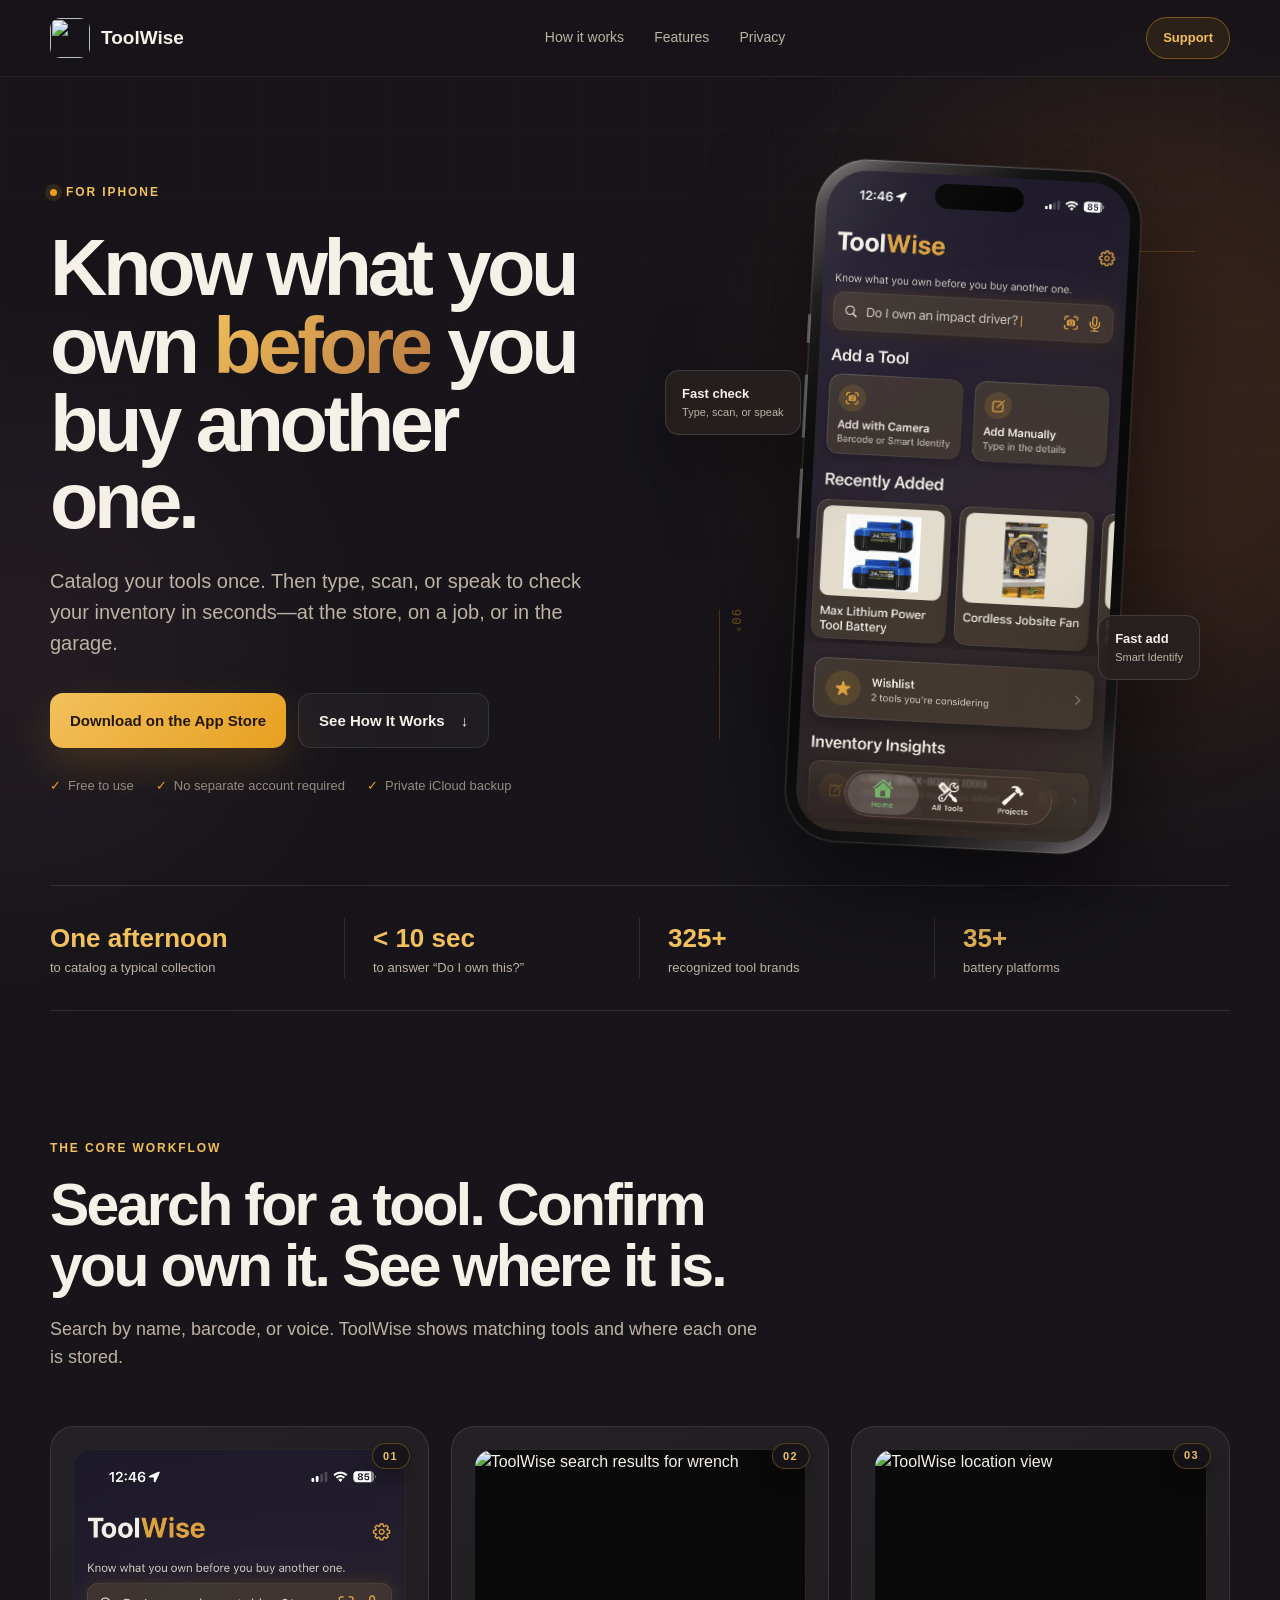
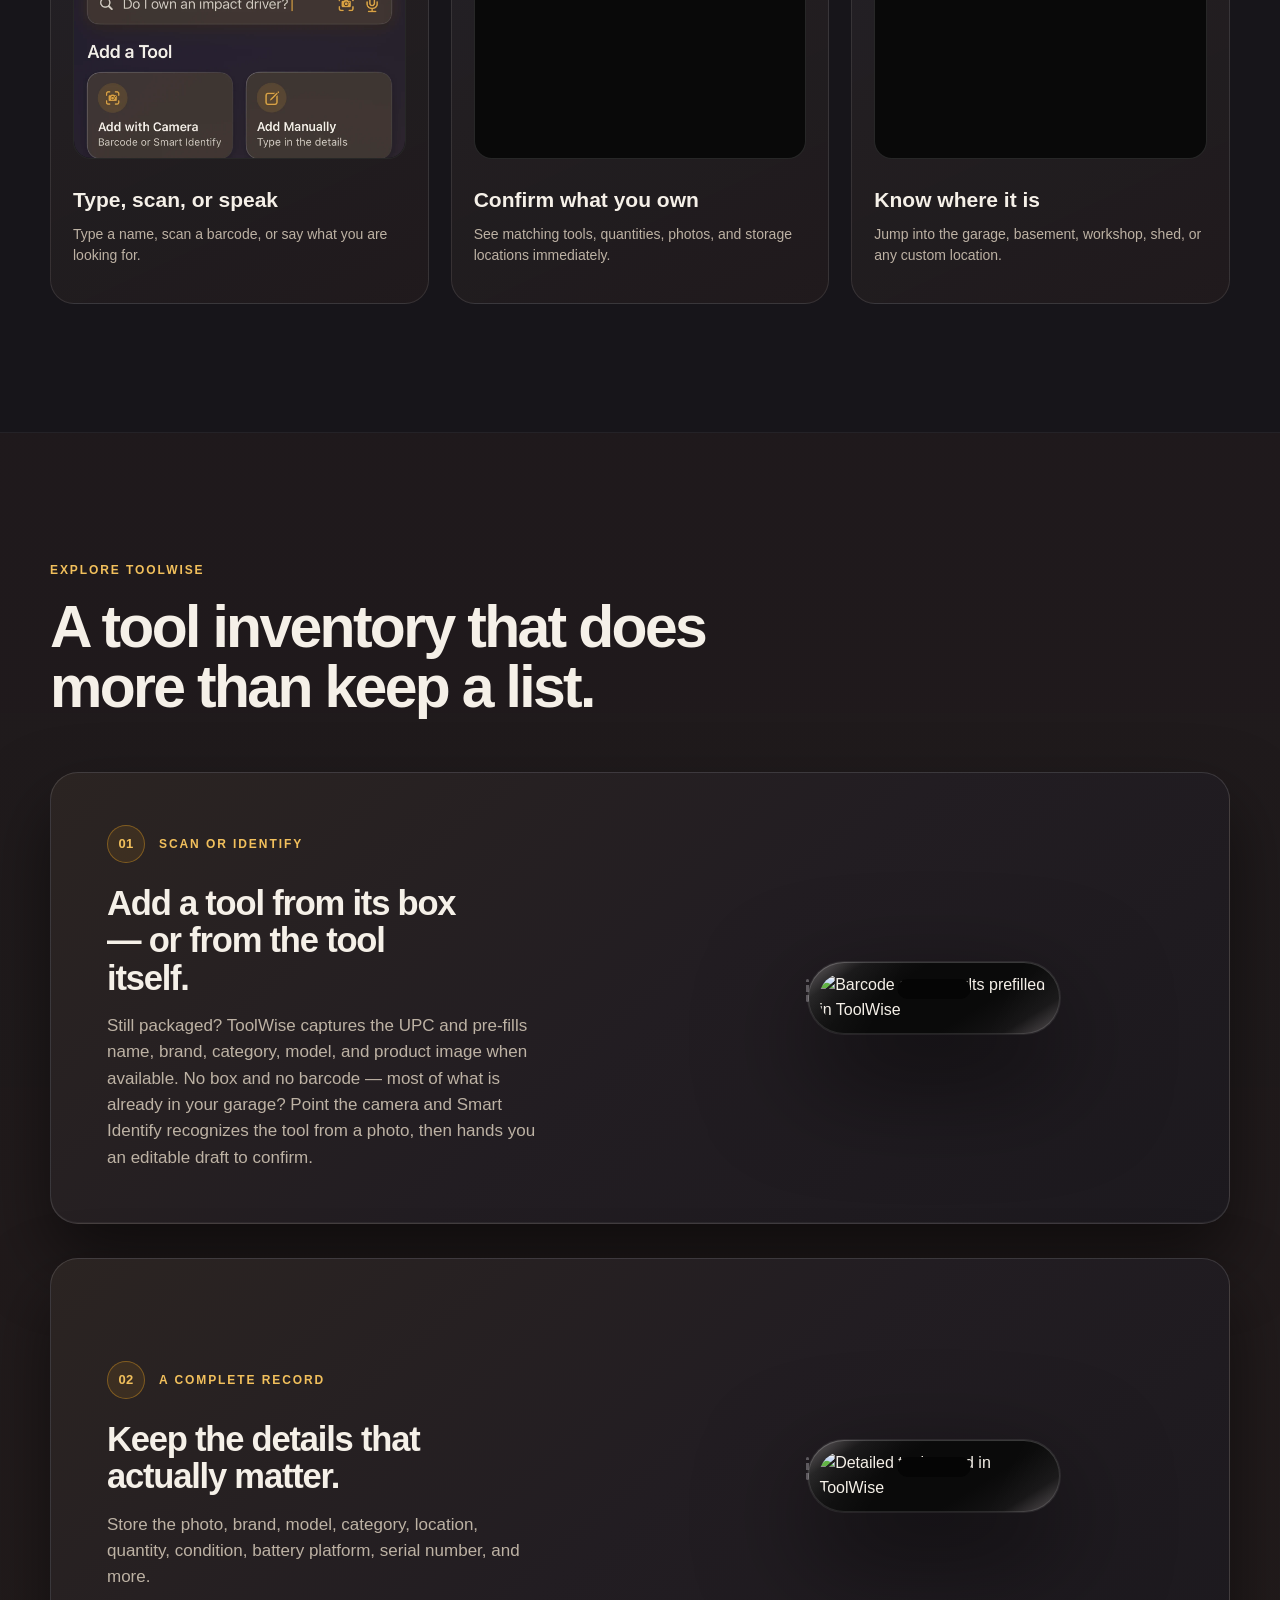
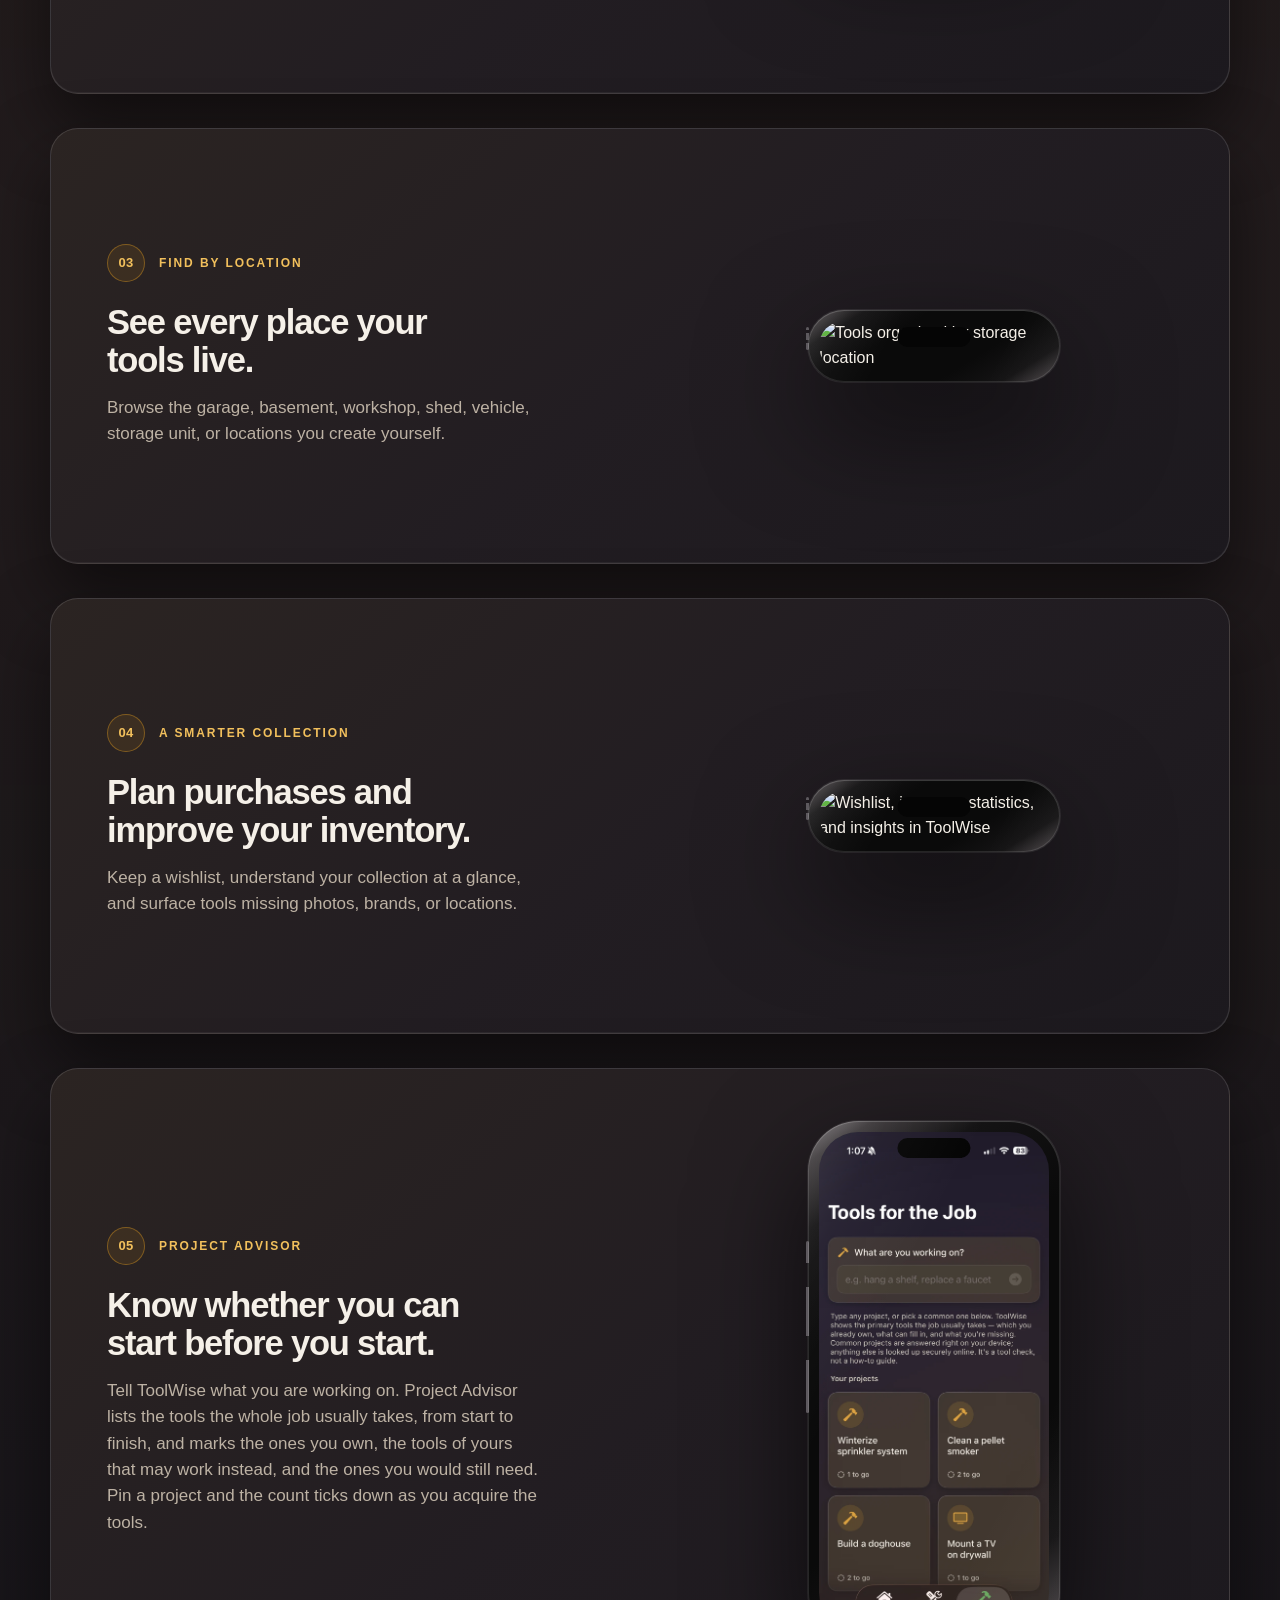
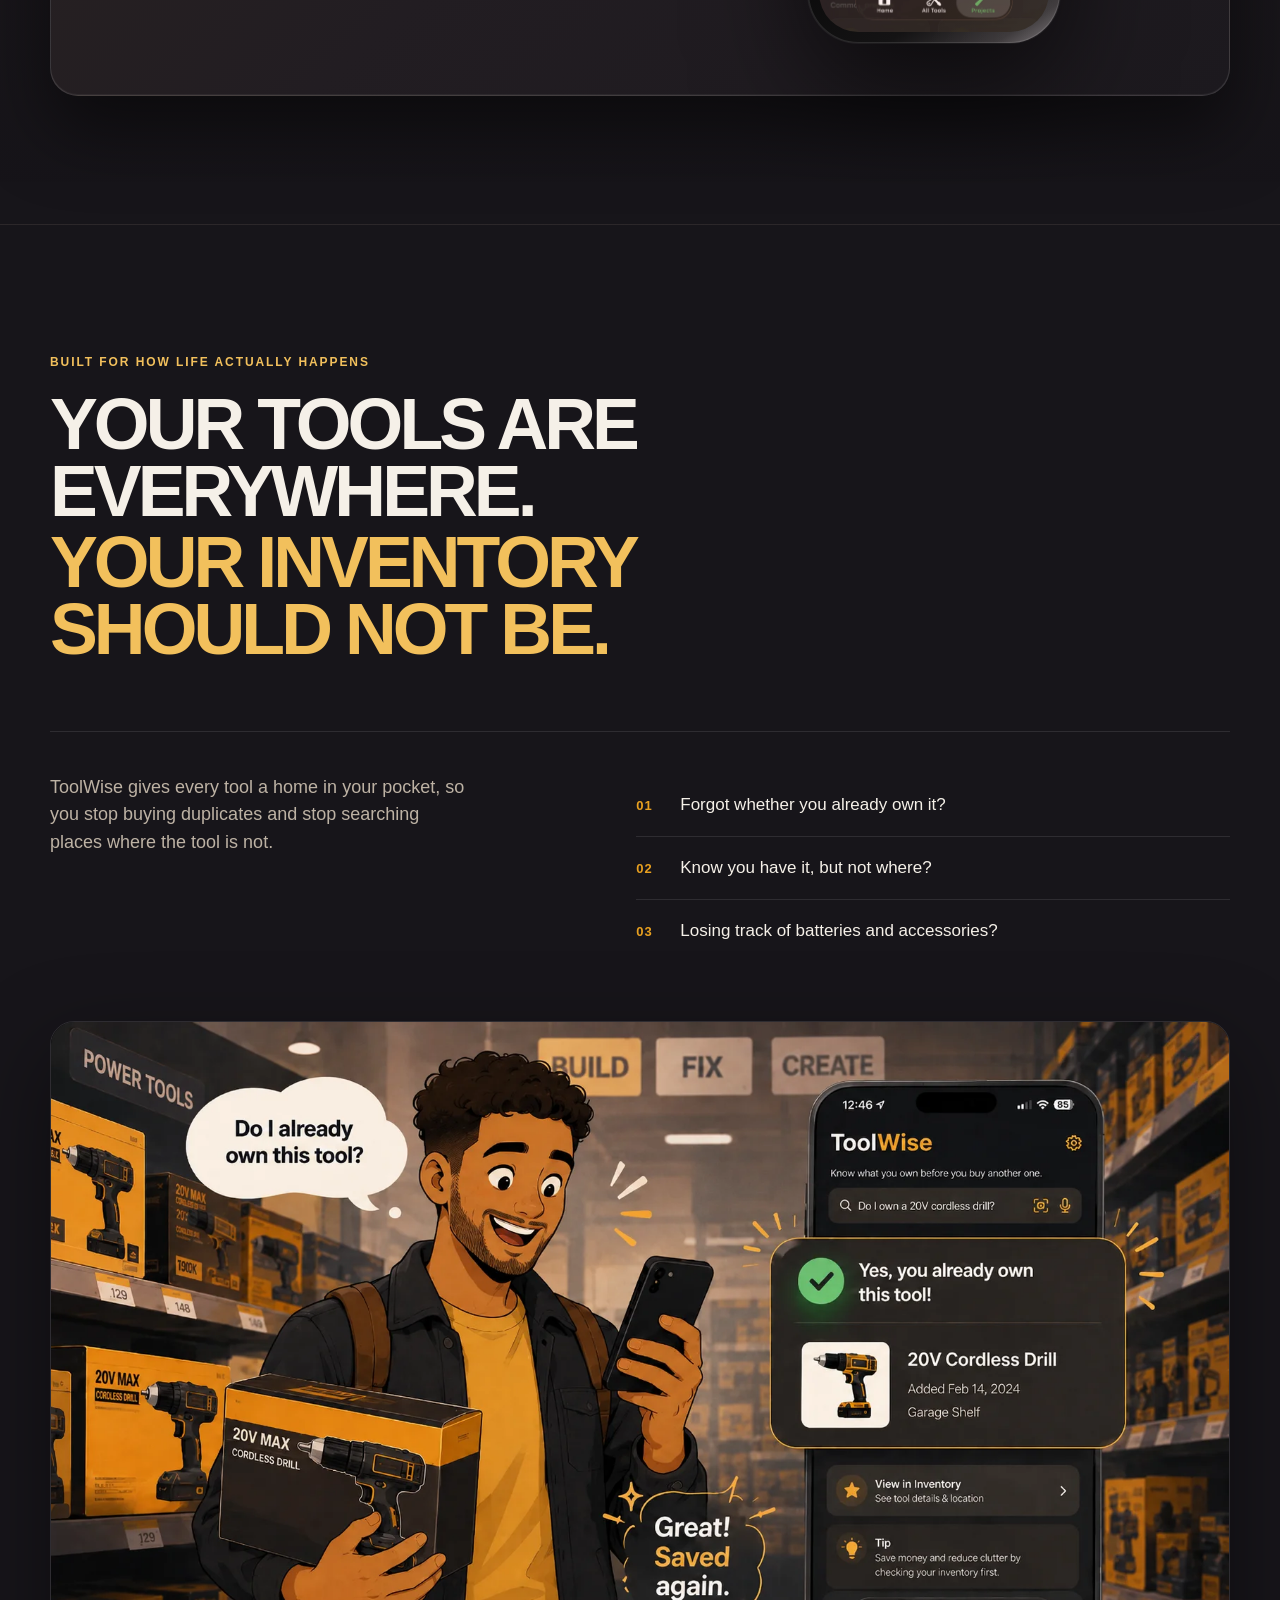
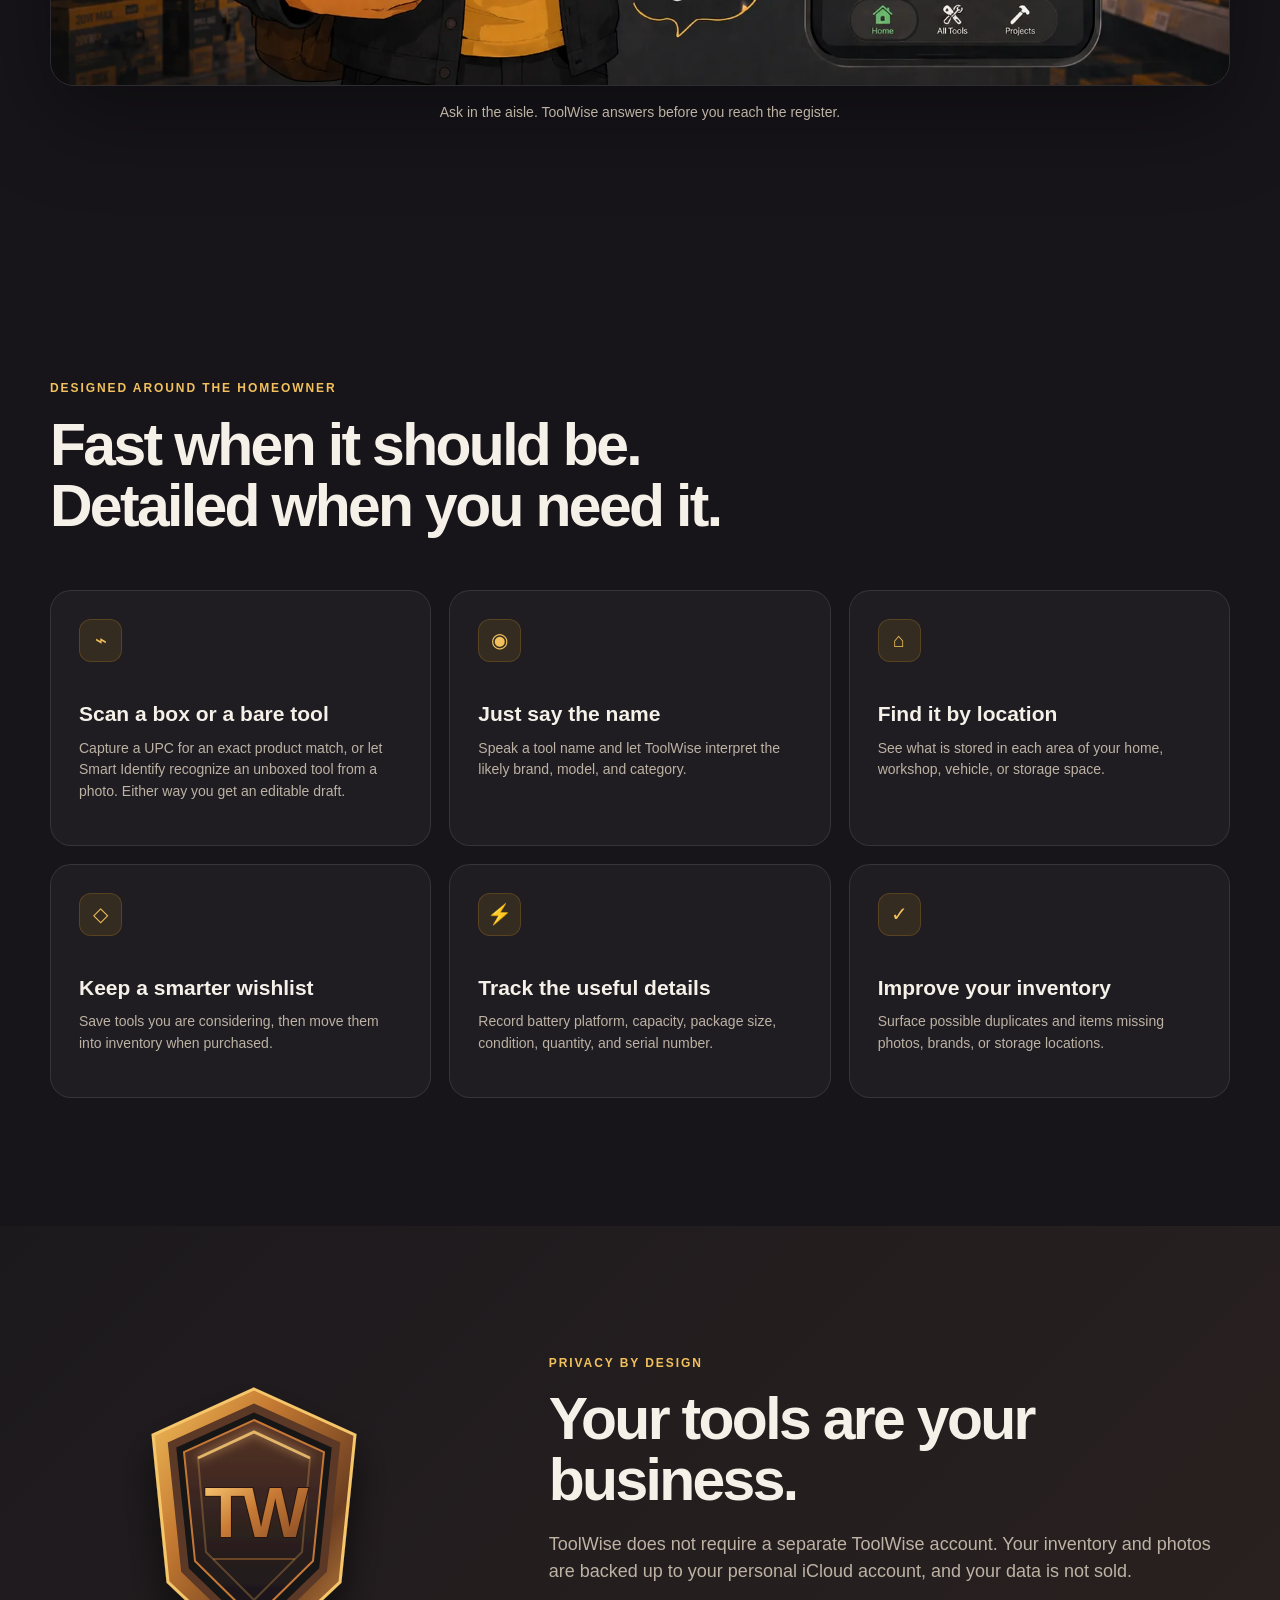
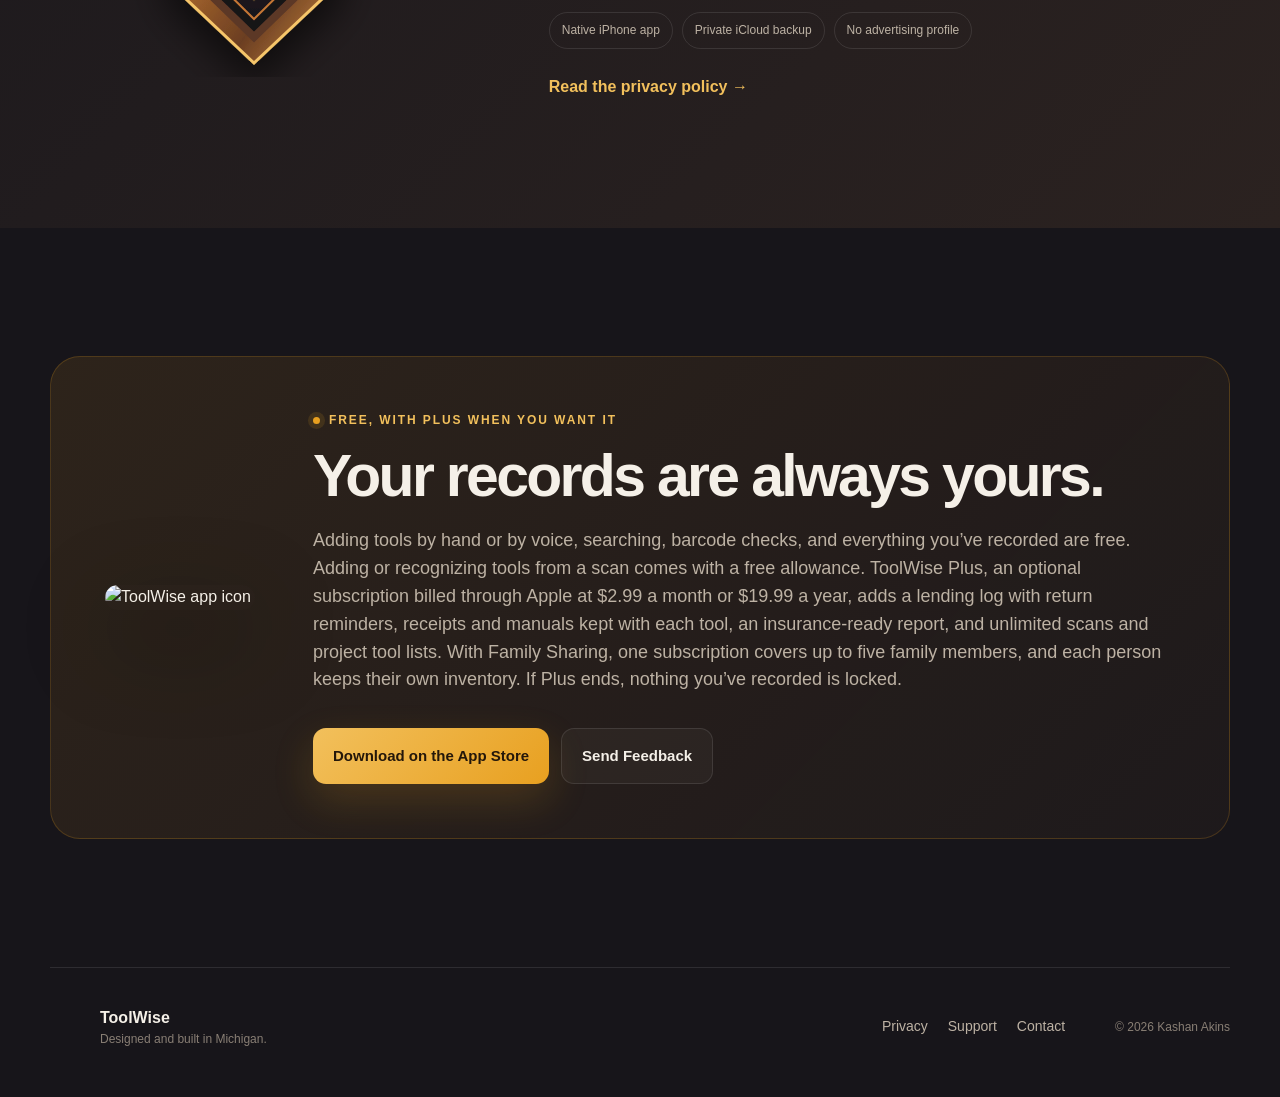
==== commit e8ef4bfa: "Launch: Coming soon buttons now link to ToolWise on the App Store Co-Authored-By: Claude Opus 5.5 <n" ====
--- a/index.html
+++ b/index.html
@@ -4,7 +4,7 @@
   <meta charset="utf-8">
   <meta name="viewport" content="width=device-width, initial-scale=1">
   <title>ToolWise — Know what you own before you buy another one</title>
-  <meta name="description" content="ToolWise is a native iPhone app that helps homeowners catalog, find, and understand their tool collection. Coming soon to the App Store.">
+  <meta name="description" content="ToolWise is a native iPhone app that helps homeowners catalog, find, and understand their tool collection. Available on the App Store.">
   <meta name="theme-color" content="#17151a">
   <meta property="og:title" content="ToolWise — Your tools, organized">
   <meta property="og:description" content="Catalog your tools once. Then check what you own in seconds.">
@@ -36,7 +36,7 @@
         <h1>Know what you own <em>before</em> you buy another one.</h1>
         <p class="hero-lede">Catalog your tools once. Then type, scan, or speak to check your inventory in seconds—at the store, on a job, or in the garage.</p>
         <div class="cta-row">
-          <span class="button primary" aria-disabled="true">Coming soon to the App Store</span>
+          <a class="button primary" href="https://apps.apple.com/app/toolwise/id6786123335">Download on the App Store</a>
           <a class="button secondary" href="#how">See How It Works <span>↓</span></a>
         </div>
         <div class="trust-row"><span>Free to use</span><span>No separate account required</span><span>Private iCloud backup</span></div>
@@ -169,7 +169,7 @@
     </section>
 
     <section class="beta section shell">
-      <div class="beta-panel reveal"><img src="assets/toolwise-icon.png" alt="ToolWise app icon"><div><div class="eyebrow"><span></span> Free, with Plus when you want it</div><h2>Your records are always yours.</h2><p>Adding tools by hand or by voice, searching, barcode checks, and everything you’ve recorded are free. Adding or recognizing tools from a scan comes with a free allowance. ToolWise Plus, an optional subscription billed through Apple at $2.99 a month or $19.99 a year, adds a lending log with return reminders, receipts and manuals kept with each tool, an insurance-ready report, and unlimited scans and project tool lists. With Family Sharing, one subscription covers up to five family members, and each person keeps their own inventory. If Plus ends, nothing you’ve recorded is locked.</p><div class="cta-row"><span class="button primary" aria-disabled="true">Coming soon to the App Store</span><a class="button secondary" href="mailto:kashanakins@gmail.com?subject=ToolWise%20Feedback">Send Feedback</a></div></div></div>
+      <div class="beta-panel reveal"><img src="assets/toolwise-icon.png" alt="ToolWise app icon"><div><div class="eyebrow"><span></span> Free, with Plus when you want it</div><h2>Your records are always yours.</h2><p>Adding tools by hand or by voice, searching, barcode checks, and everything you’ve recorded are free. Adding or recognizing tools from a scan comes with a free allowance. ToolWise Plus, an optional subscription billed through Apple at $2.99 a month or $19.99 a year, adds a lending log with return reminders, receipts and manuals kept with each tool, an insurance-ready report, and unlimited scans and project tool lists. With Family Sharing, one subscription covers up to five family members, and each person keeps their own inventory. If Plus ends, nothing you’ve recorded is locked.</p><div class="cta-row"><a class="button primary" href="https://apps.apple.com/app/toolwise/id6786123335">Download on the App Store</a><a class="button secondary" href="mailto:kashanakins@gmail.com?subject=ToolWise%20Feedback">Send Feedback</a></div></div></div>
     </section>
   </main>
 
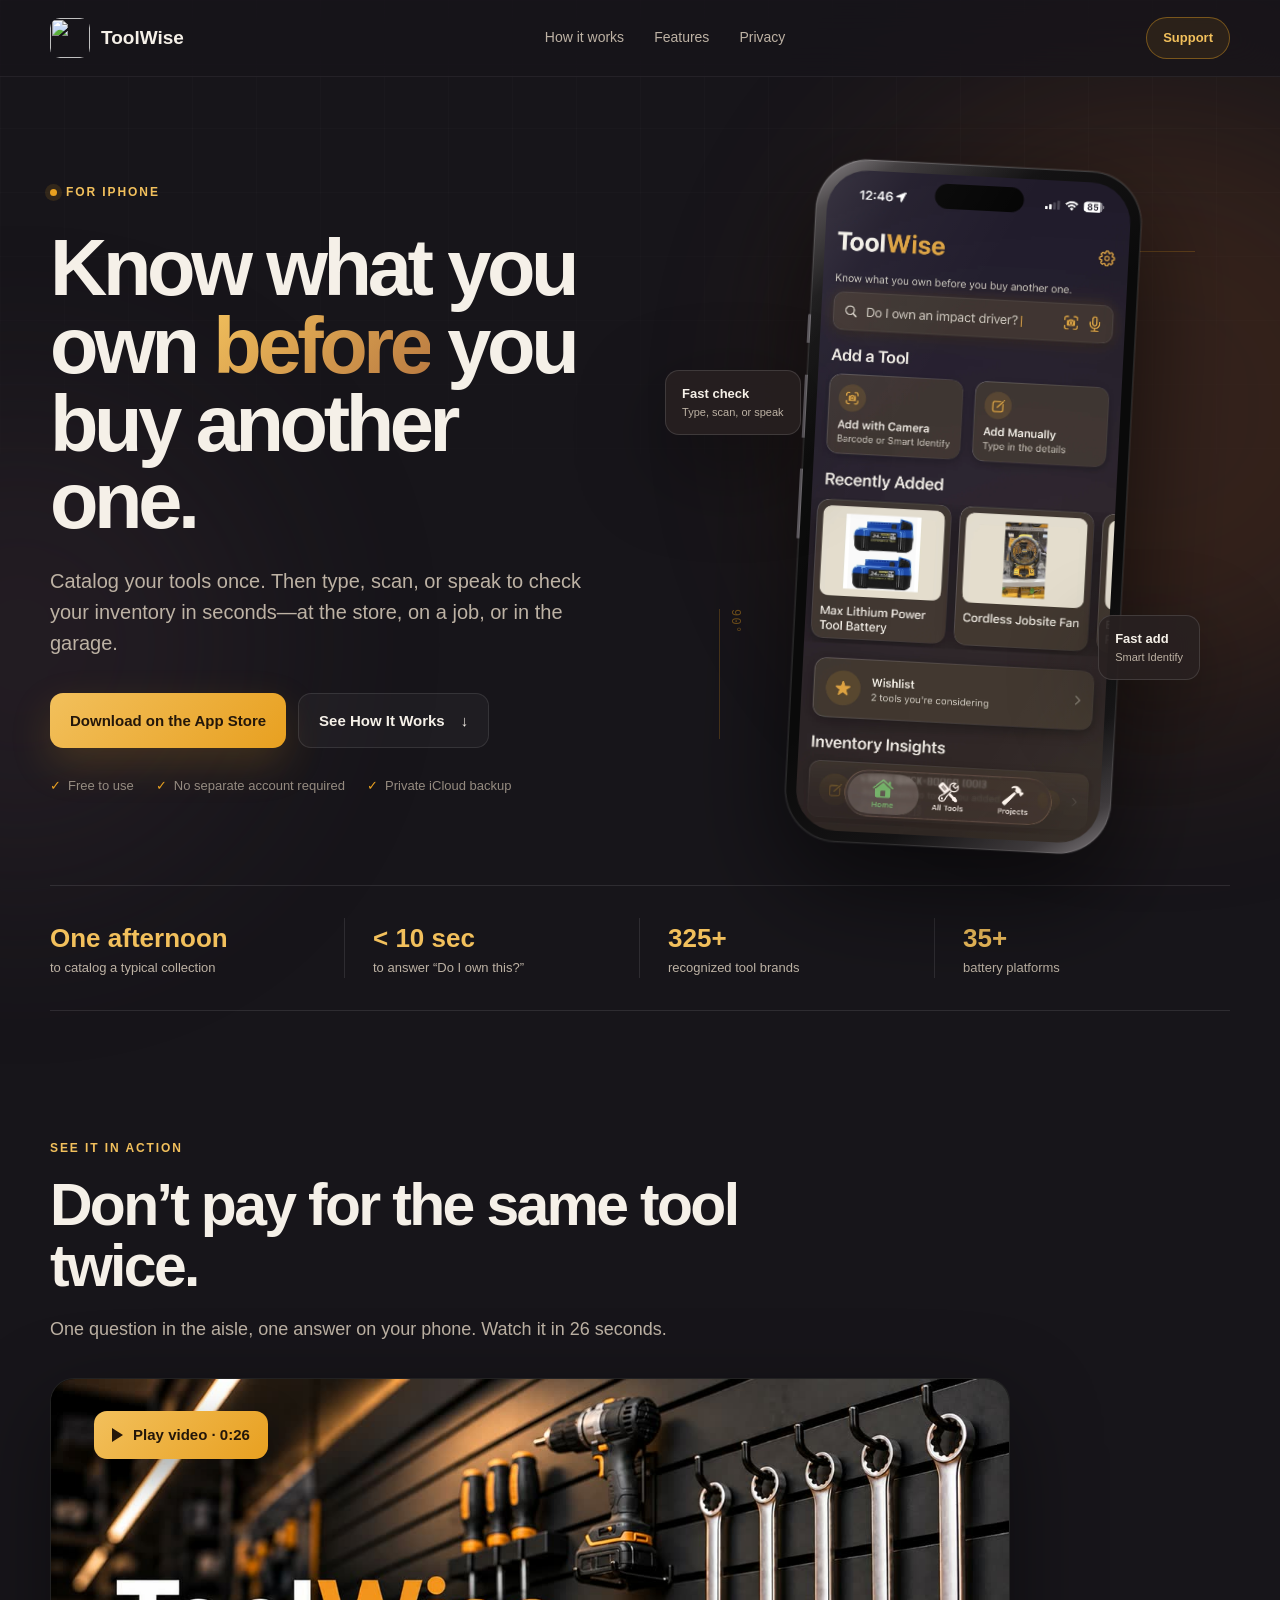
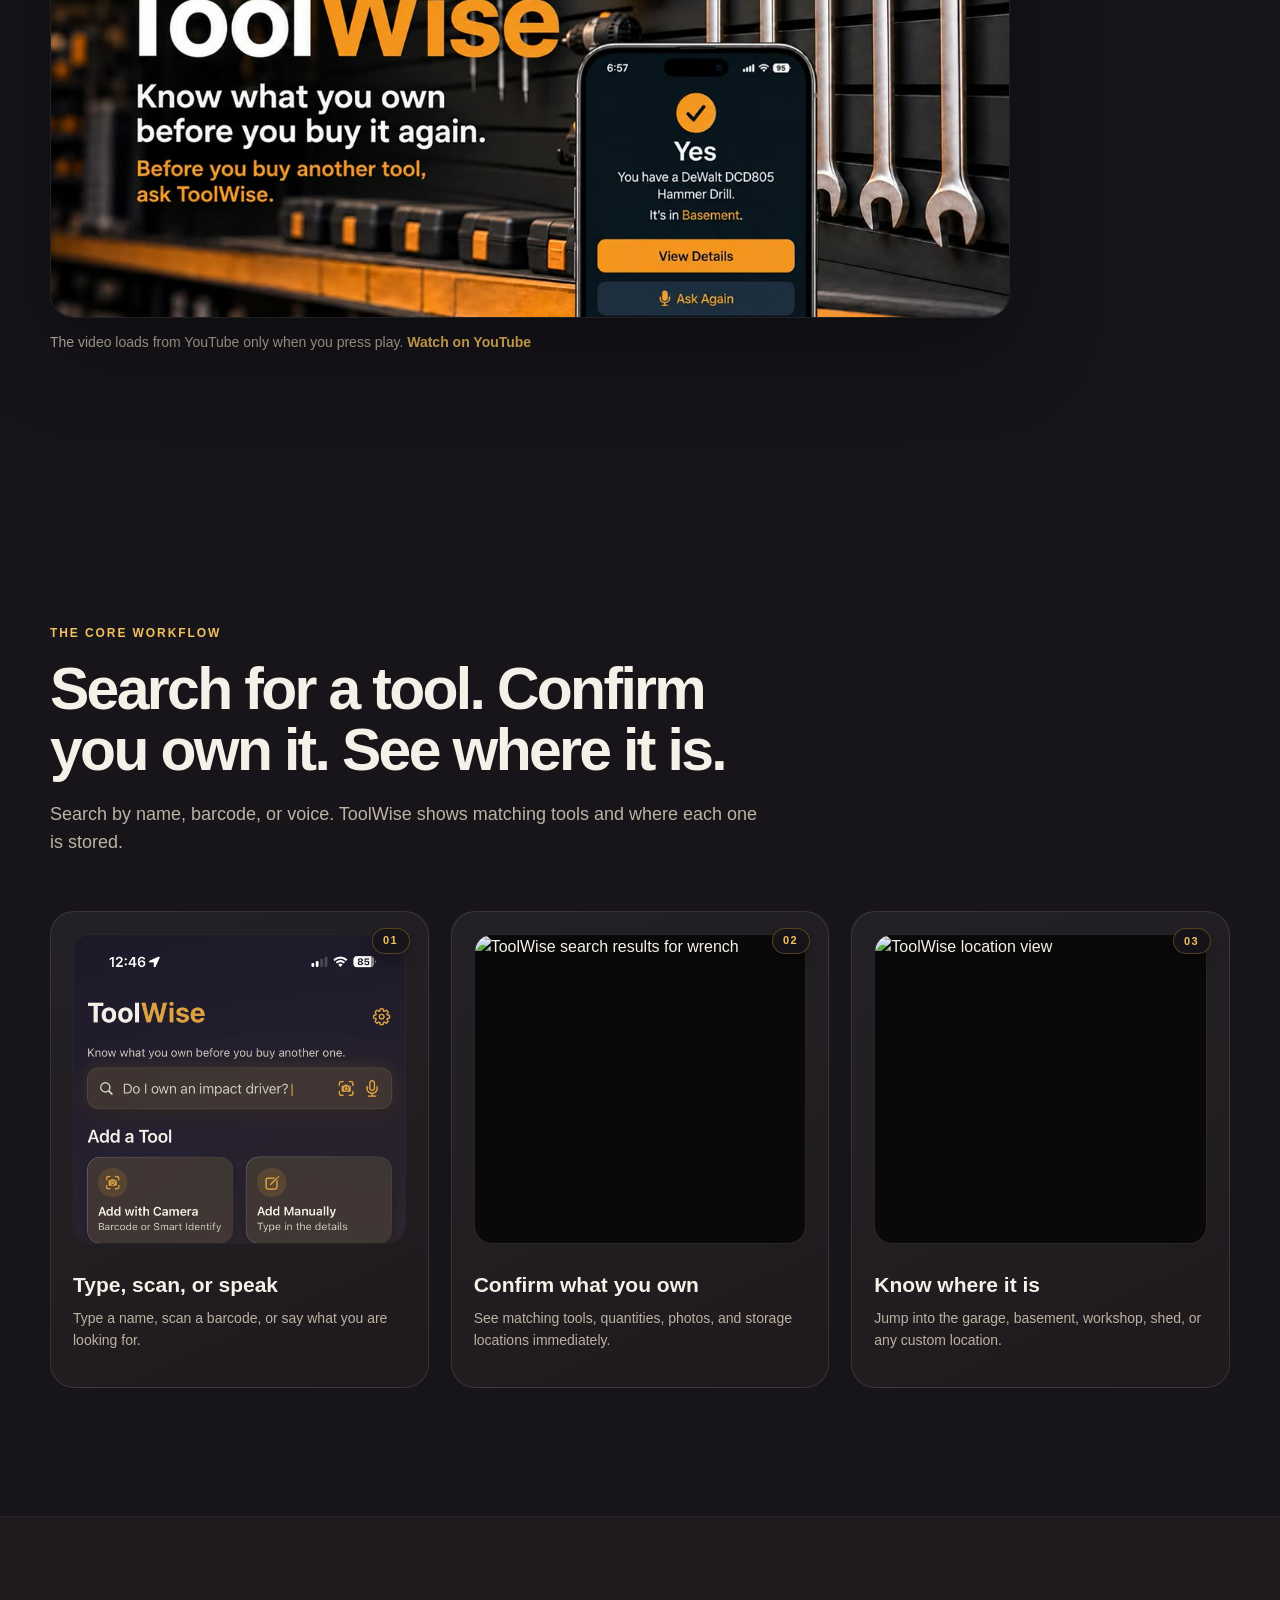
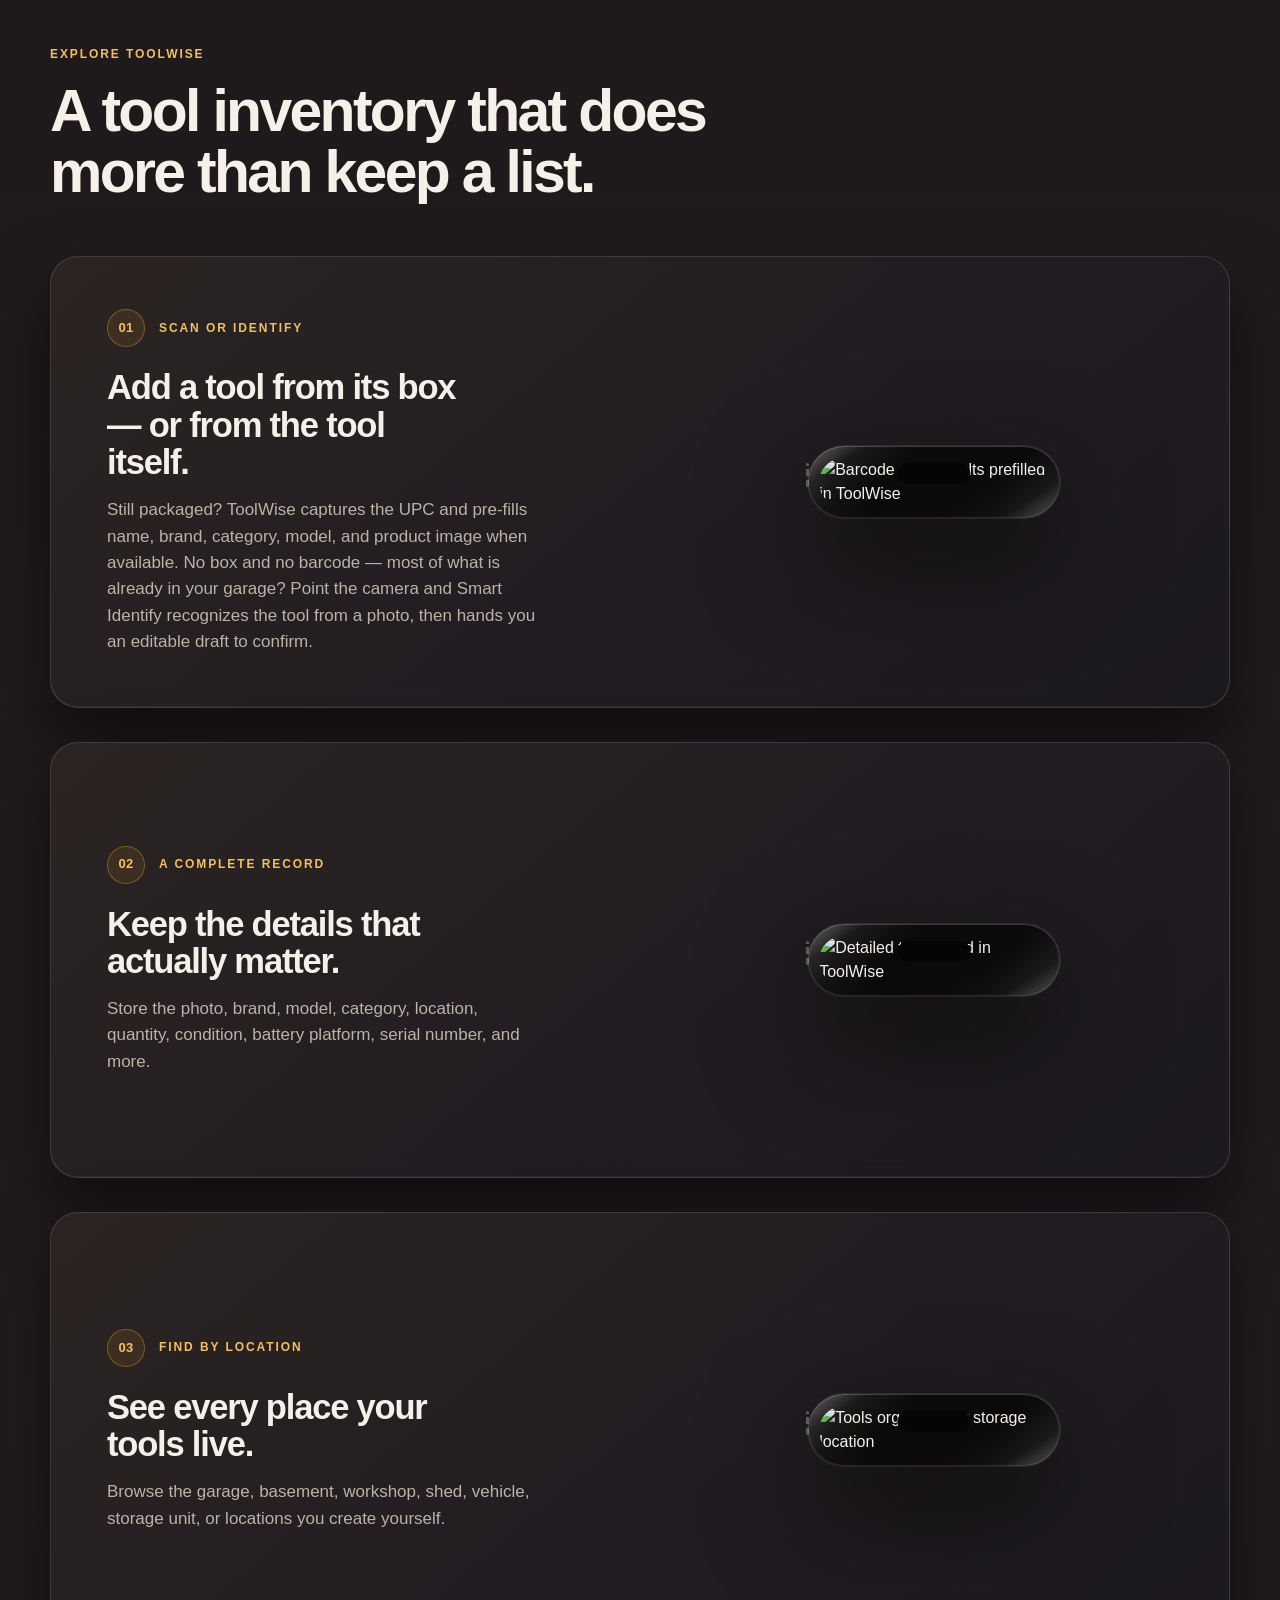
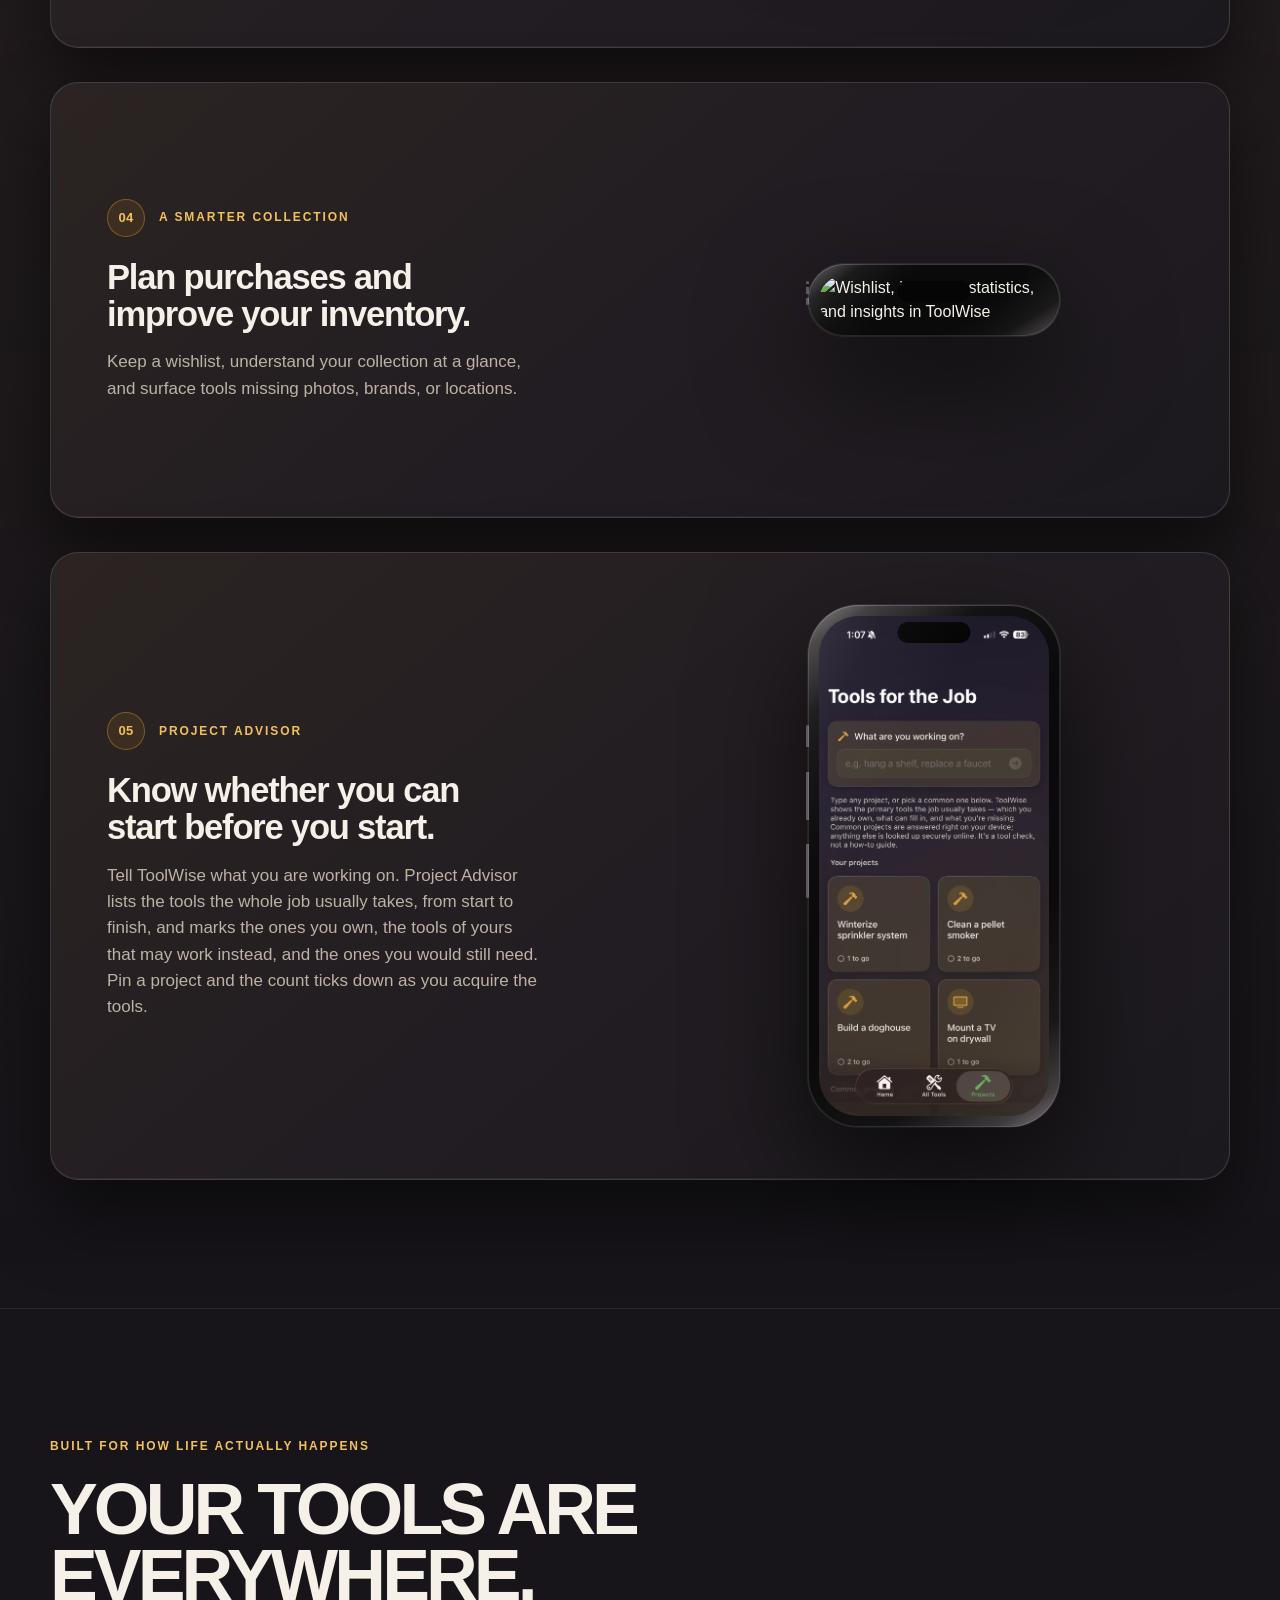
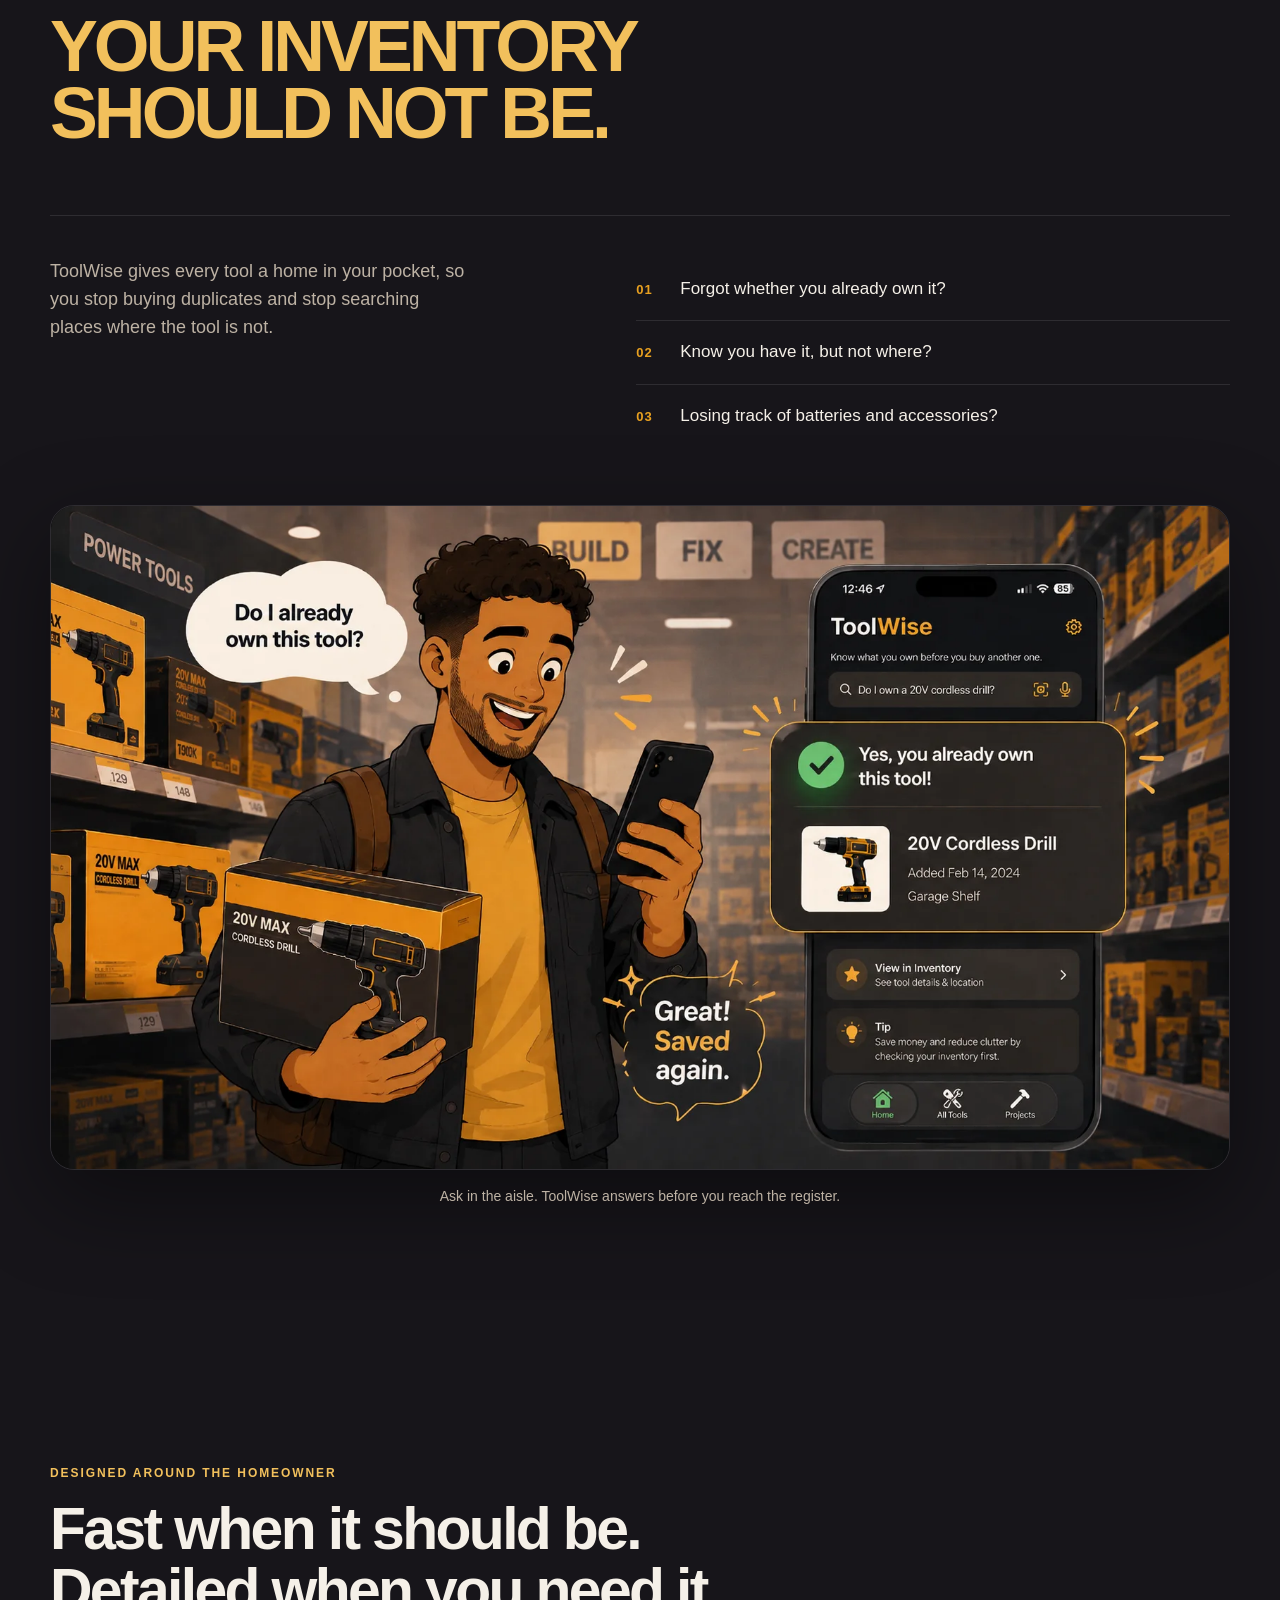
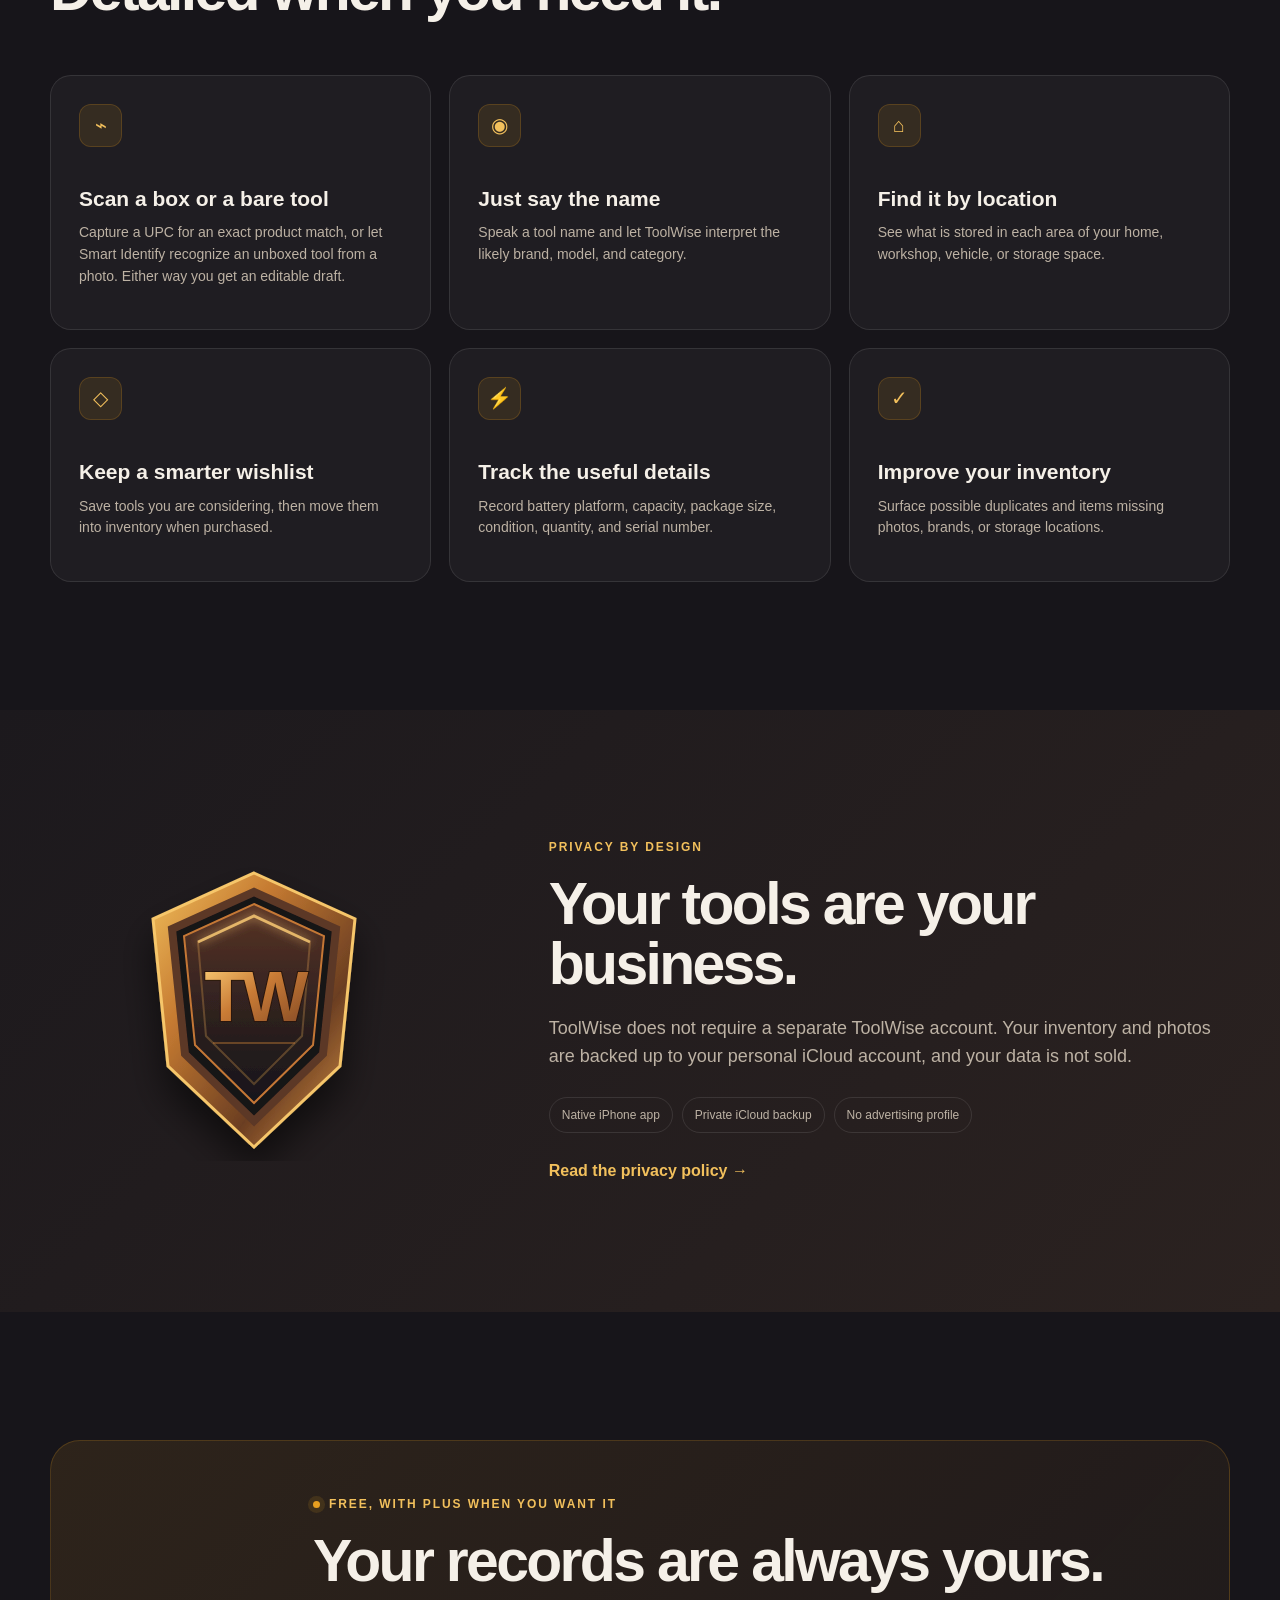
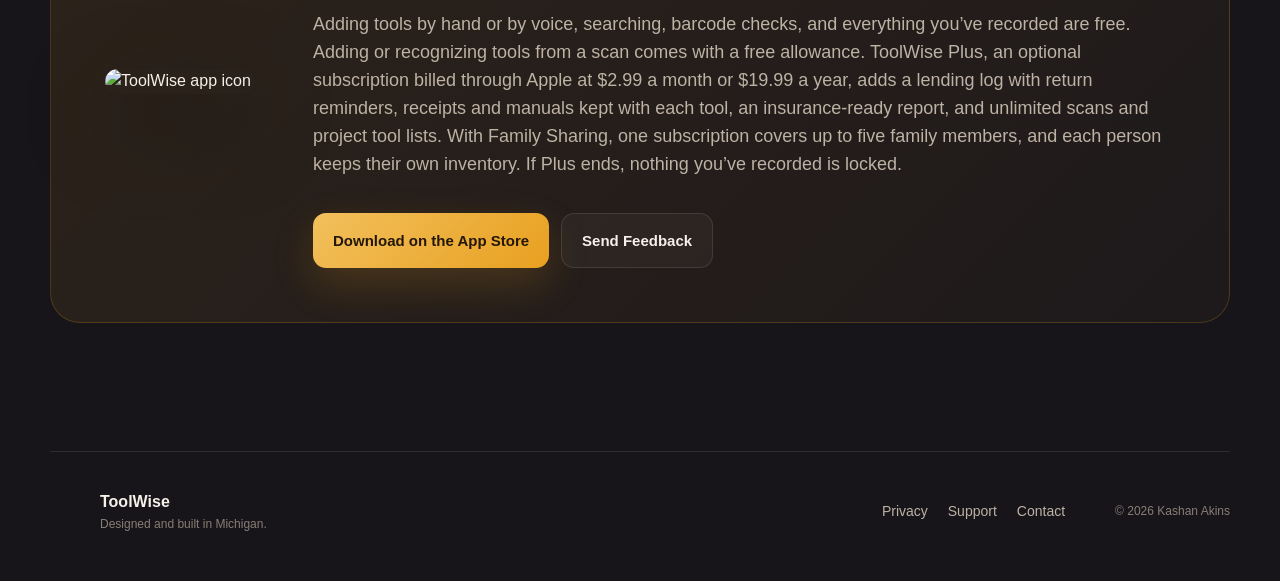
==== commit a639b494: "Add the ToolWise video: click-to-play, privacy-enhanced YouTube New section after the stats band: "D" ====
--- a/index.html
+++ b/index.html
@@ -10,8 +10,8 @@
   <meta property="og:description" content="Catalog your tools once. Then check what you own in seconds.">
   <meta property="og:image" content="https://kashmo.github.io/toolwise-support/assets/toolwise-icon.png">
   <link rel="icon" href="assets/toolwise-icon.png">
-  <link rel="stylesheet" href="styles.css?v=6">
-  <script defer src="script.js?v=6"></script>
+  <link rel="stylesheet" href="styles.css?v=8">
+  <script defer src="script.js?v=8"></script>
 </head>
 <body>
   <a class="skip-link" href="#main">Skip to content</a>
@@ -54,6 +54,17 @@
       <div><strong>&lt; 10 sec</strong><span>to answer “Do I own this?”</span></div>
       <div><strong>325+</strong><span>recognized tool brands</span></div>
       <div><strong>35+</strong><span>battery platforms</span></div>
+    </section>
+
+    <section class="video section shell" id="video" aria-labelledby="video-title">
+      <div class="section-heading reveal"><div class="kicker">See it in action</div><h2 id="video-title">Don’t pay for the same tool twice.</h2><p>One question in the aisle, one answer on your phone. Watch it in 26 seconds.</p></div>
+      <div class="video-frame reveal">
+        <button class="video-play" type="button" data-video-id="Hbu2tz7JhZ0" aria-label="Play the ToolWise video, 26 seconds. It plays from YouTube.">
+          <img src="assets/toolwise-video-poster.jpg" alt="" width="1280" height="720" loading="lazy">
+          <span class="video-play-cta" aria-hidden="true"><span class="video-play-triangle"></span>Play video · 0:26</span>
+        </button>
+        <p class="video-note">The video loads from YouTube only when you press play. <a class="text-link" href="https://youtu.be/Hbu2tz7JhZ0">Watch on YouTube</a></p>
+      </div>
     </section>
 
     <section class="story section shell" id="how">
--- a/styles.css
+++ b/styles.css
@@ -96,3 +96,17 @@
 .problem-figure img{display:block;width:100%;height:auto;border-radius:24px;border:1px solid var(--line);box-shadow:var(--shadow)}
 .problem-figure figcaption{margin-top:16px;color:var(--muted);font-size:14px;text-align:center}
 @media(max-width:600px){.problem-figure{margin-top:34px}.problem-figure img{border-radius:14px}.problem-figure figcaption{font-size:13px;text-align:left}}
+
+/* Click-to-play video (2026-11-26). Nothing loads from YouTube until the visitor presses play; the player is youtube-nocookie.com. */
+.video .section-heading{margin-bottom:34px}
+.video-frame{max-width:960px}
+.video-play,.video-embed{display:block;width:100%;aspect-ratio:16/9;border:1px solid var(--line);border-radius:24px;overflow:hidden;box-shadow:var(--shadow);background:#090909}
+.video-play{position:relative;padding:0;cursor:pointer;font:inherit;color:inherit}
+.video-play img{width:100%;height:100%;object-fit:cover;display:block;transition:transform .4s ease}
+.video-play:hover img{transform:scale(1.02)}
+.video-play-cta{position:absolute;left:4.5%;top:6%;display:inline-flex;align-items:center;gap:10px;border-radius:13px;padding:12px 18px;font-weight:750;font-size:15px;background:linear-gradient(135deg,var(--amber2),var(--amber));color:#24170a;box-shadow:0 16px 40px rgba(0,0,0,.35)}
+.video-play-triangle{width:0;height:0;border-style:solid;border-width:7px 0 7px 11px;border-color:transparent transparent transparent #24170a}
+.video-play:focus-visible{outline:3px solid var(--amber2);outline-offset:4px}
+.video-note{color:var(--muted);font-size:14px;margin-top:14px}
+@media(max-width:600px){.video-play,.video-embed{border-radius:18px}.video-play-cta{padding:9px 13px;font-size:13px;gap:8px}}
+@media(prefers-reduced-motion:reduce){.video-play img{transition:none}.video-play:hover img{transform:none}}
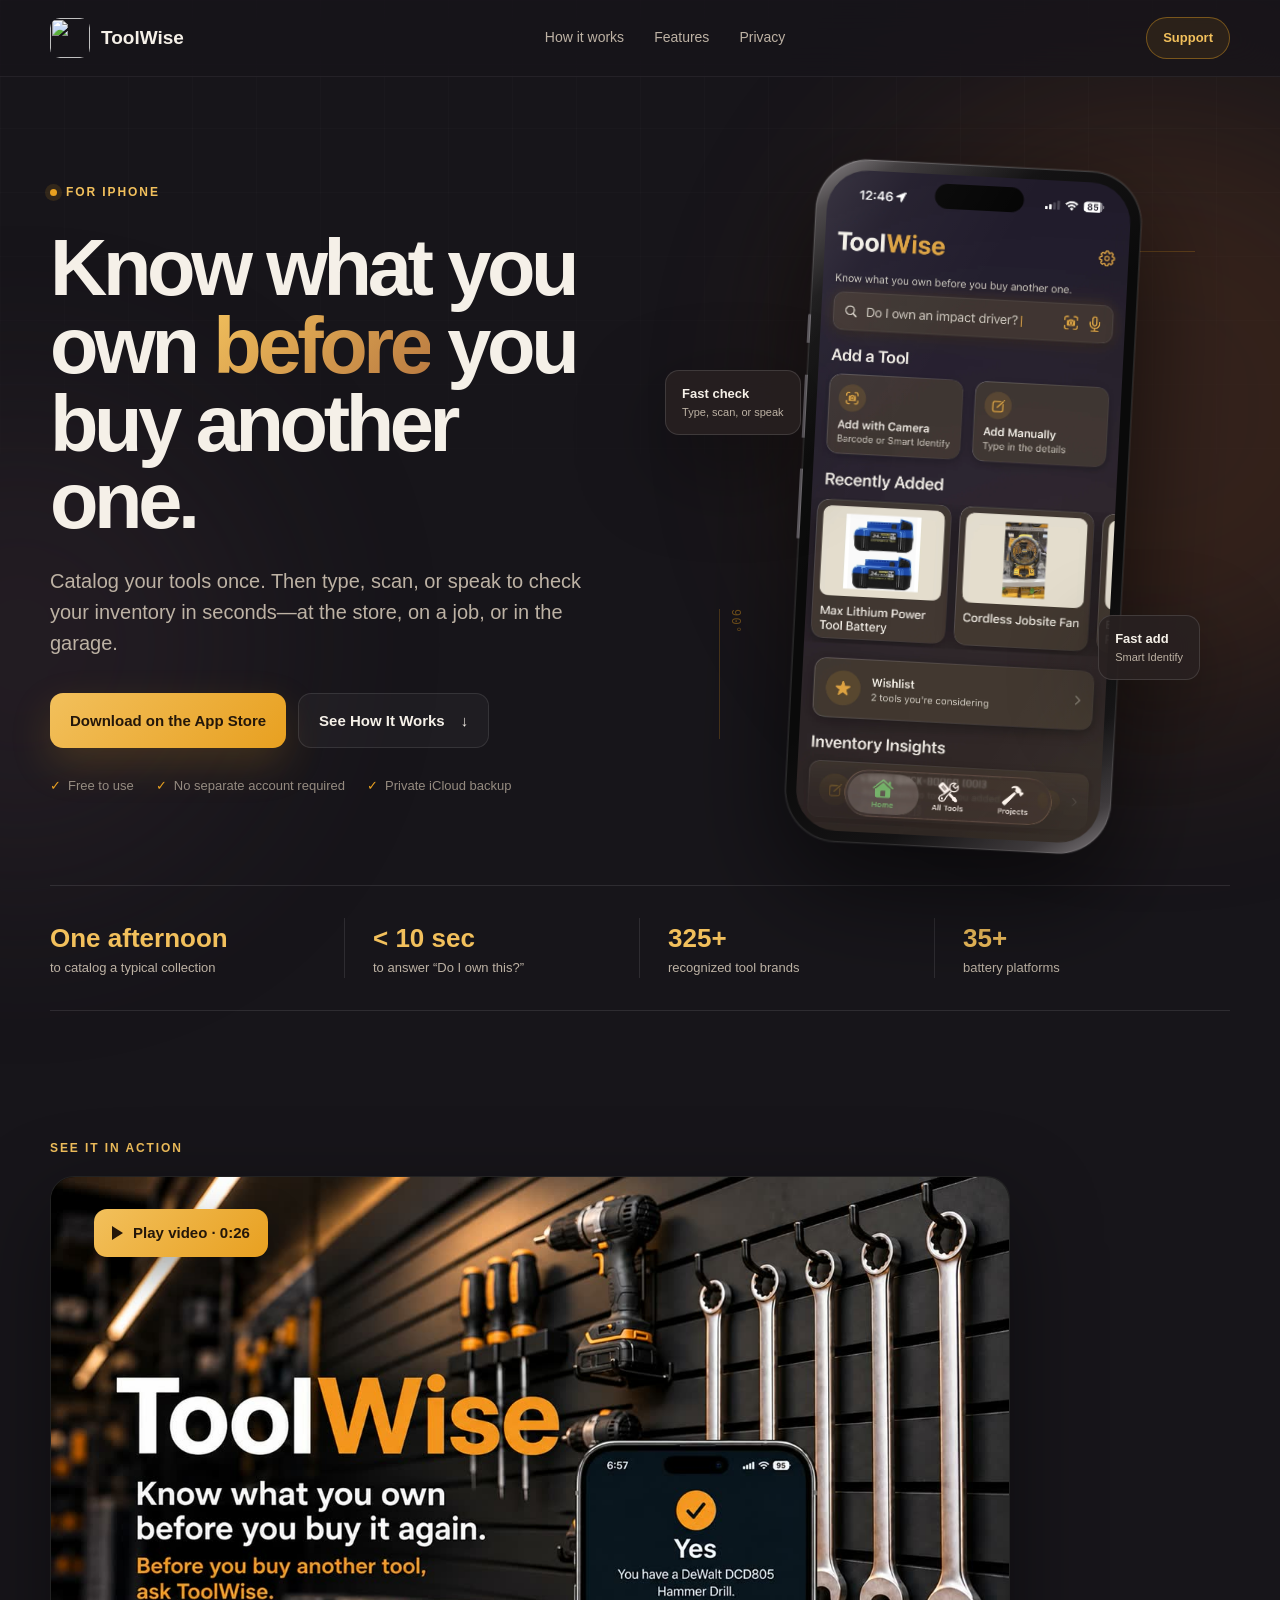
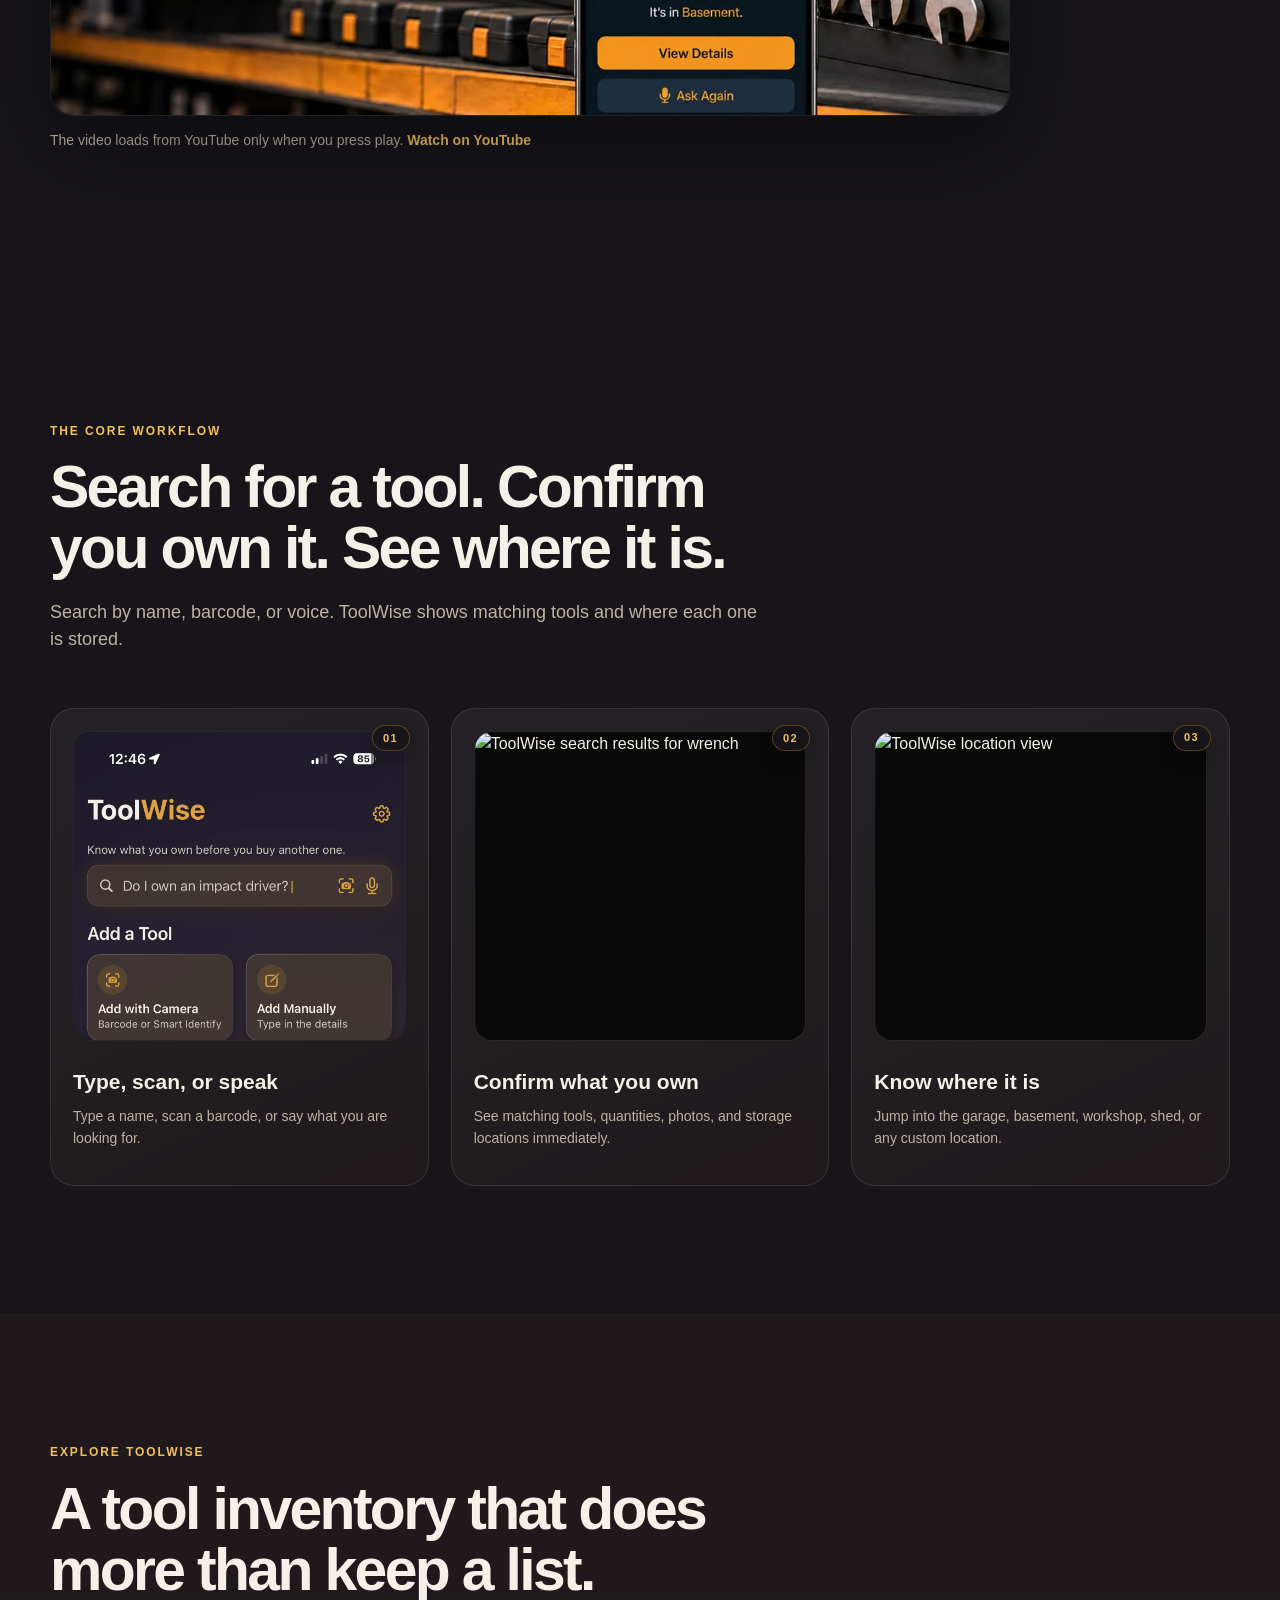
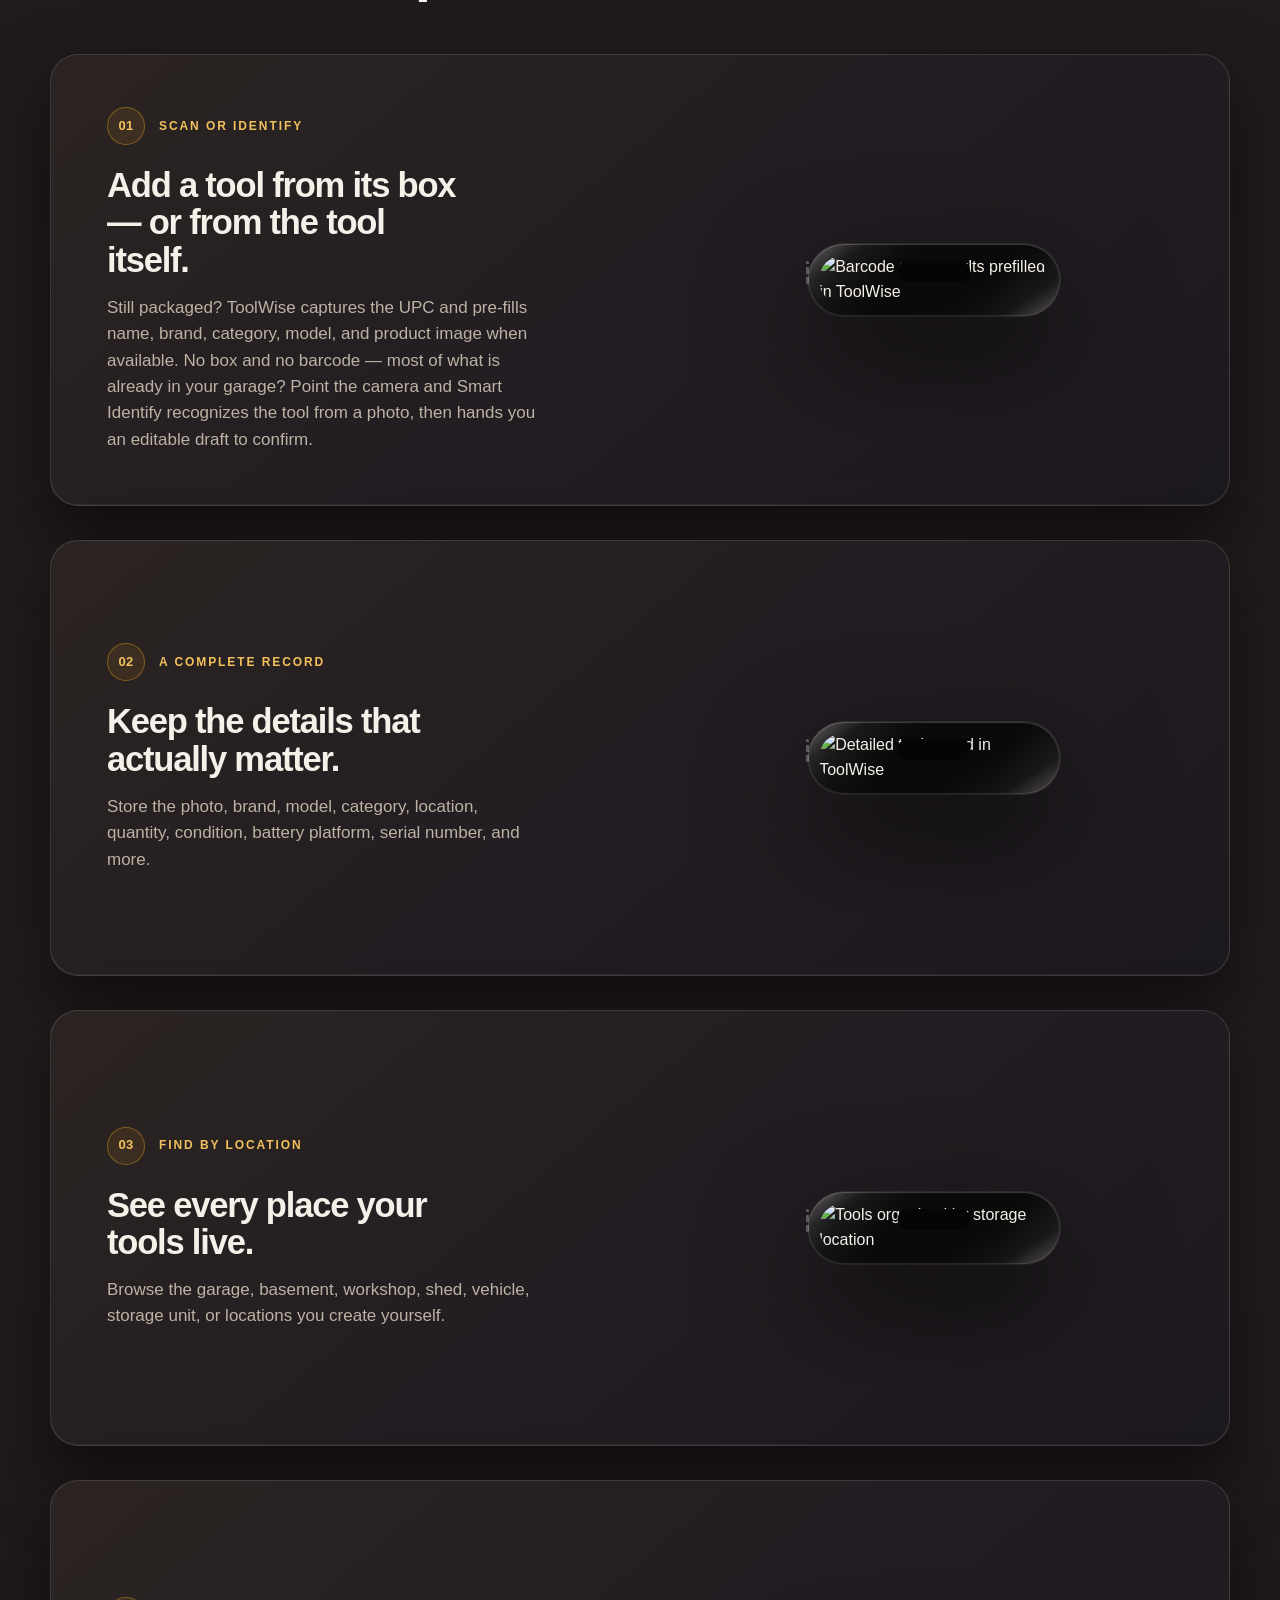
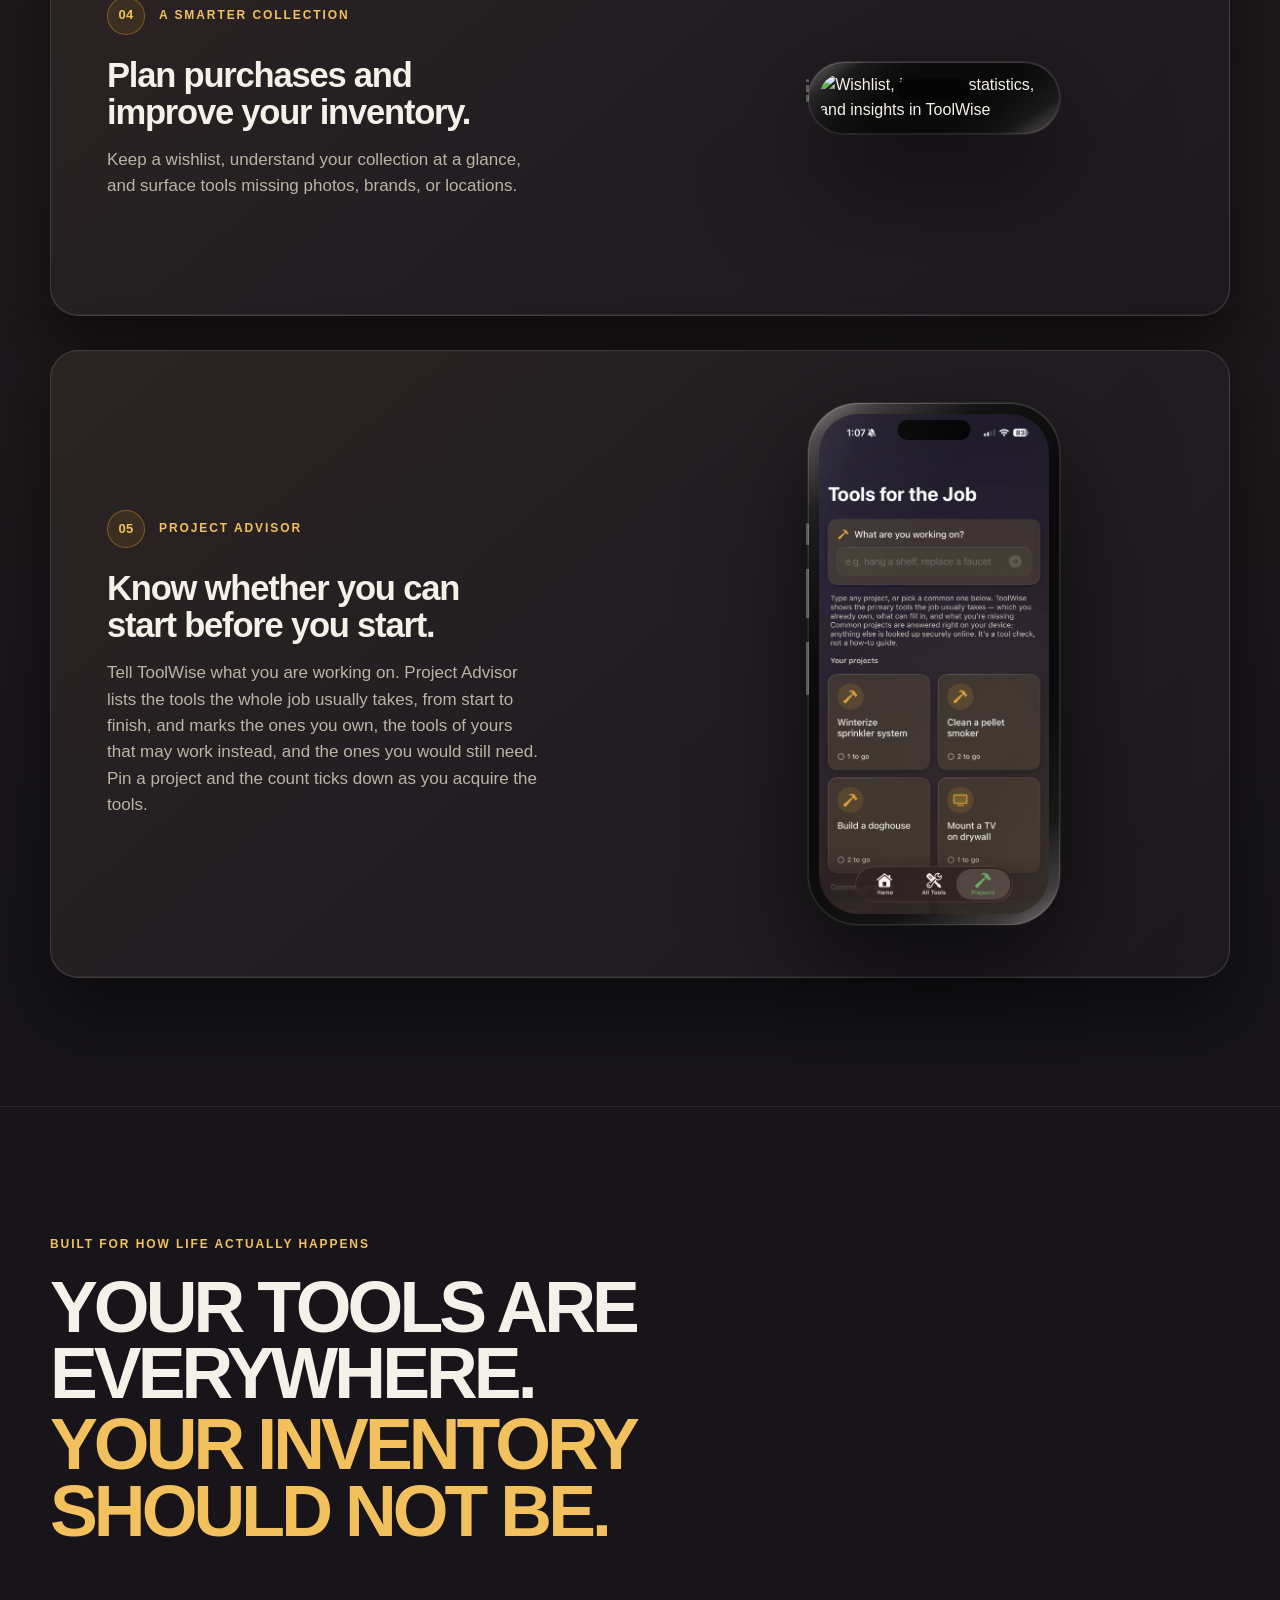
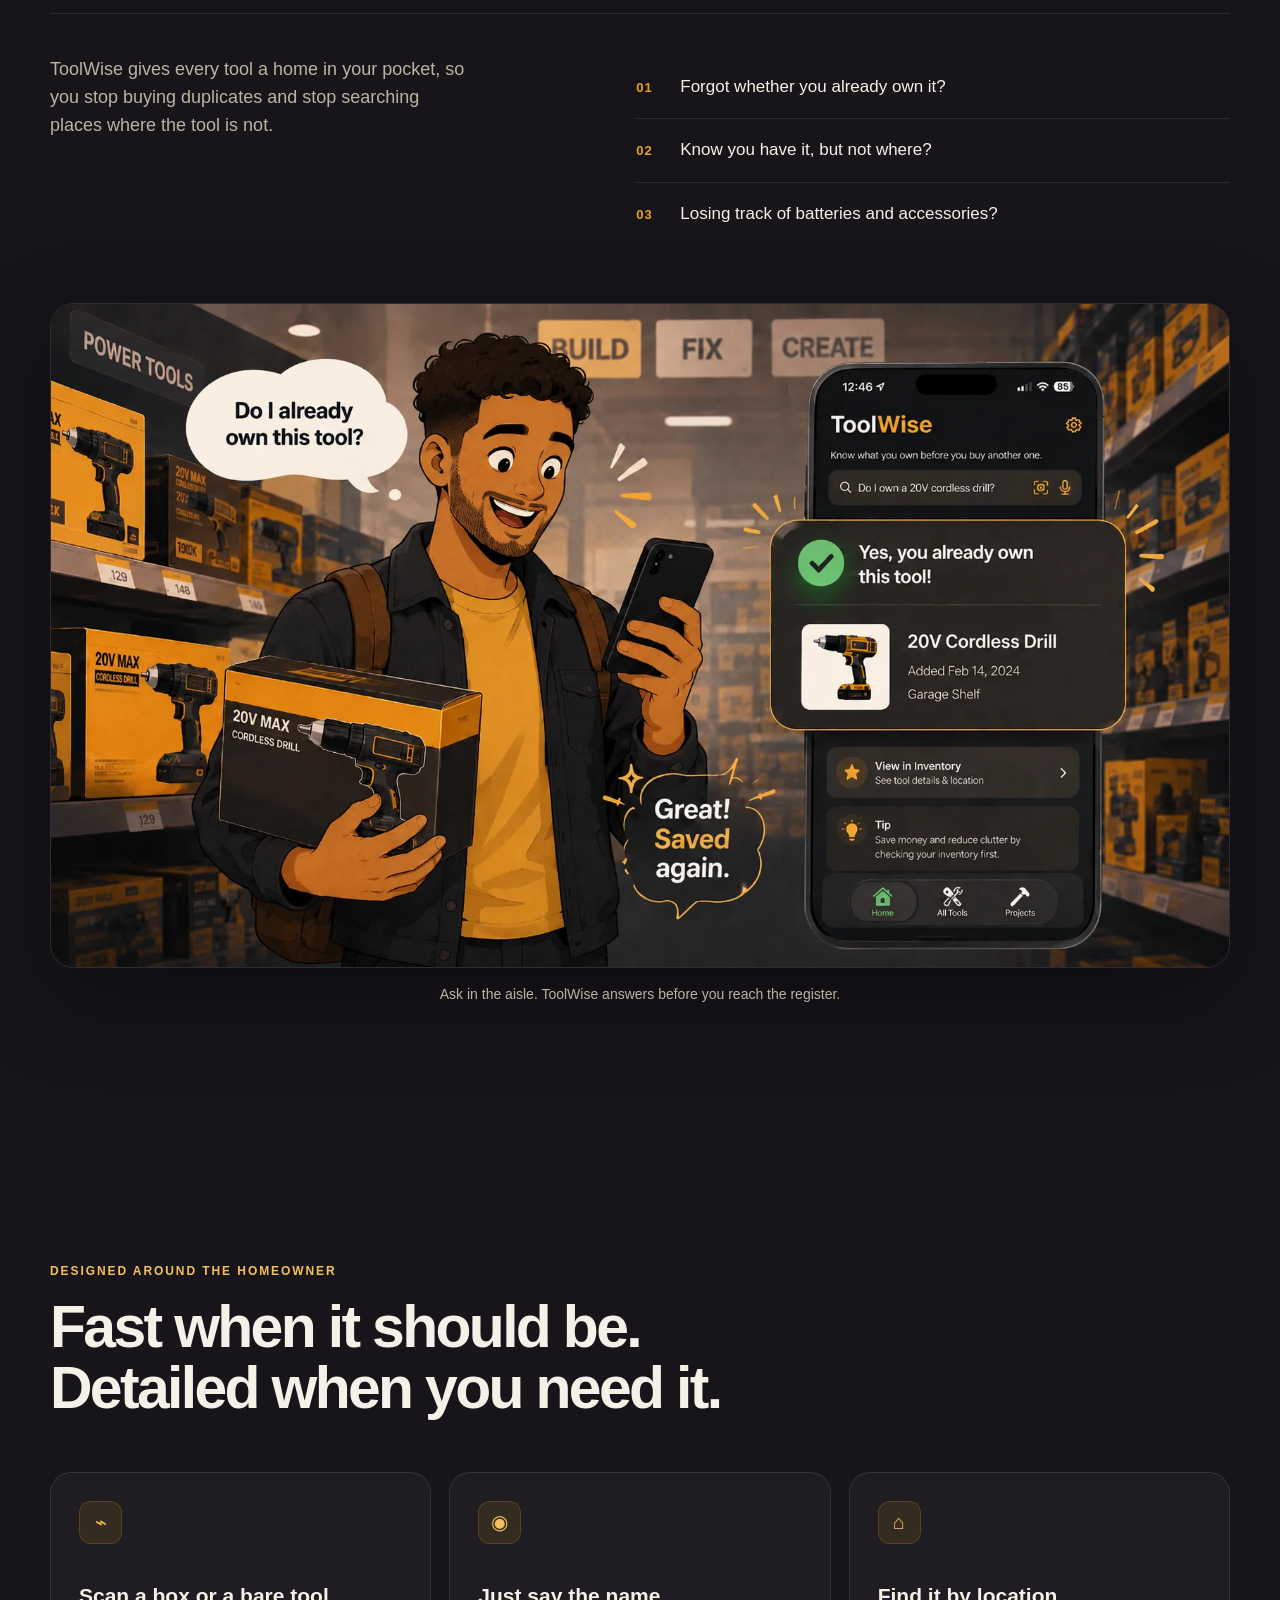
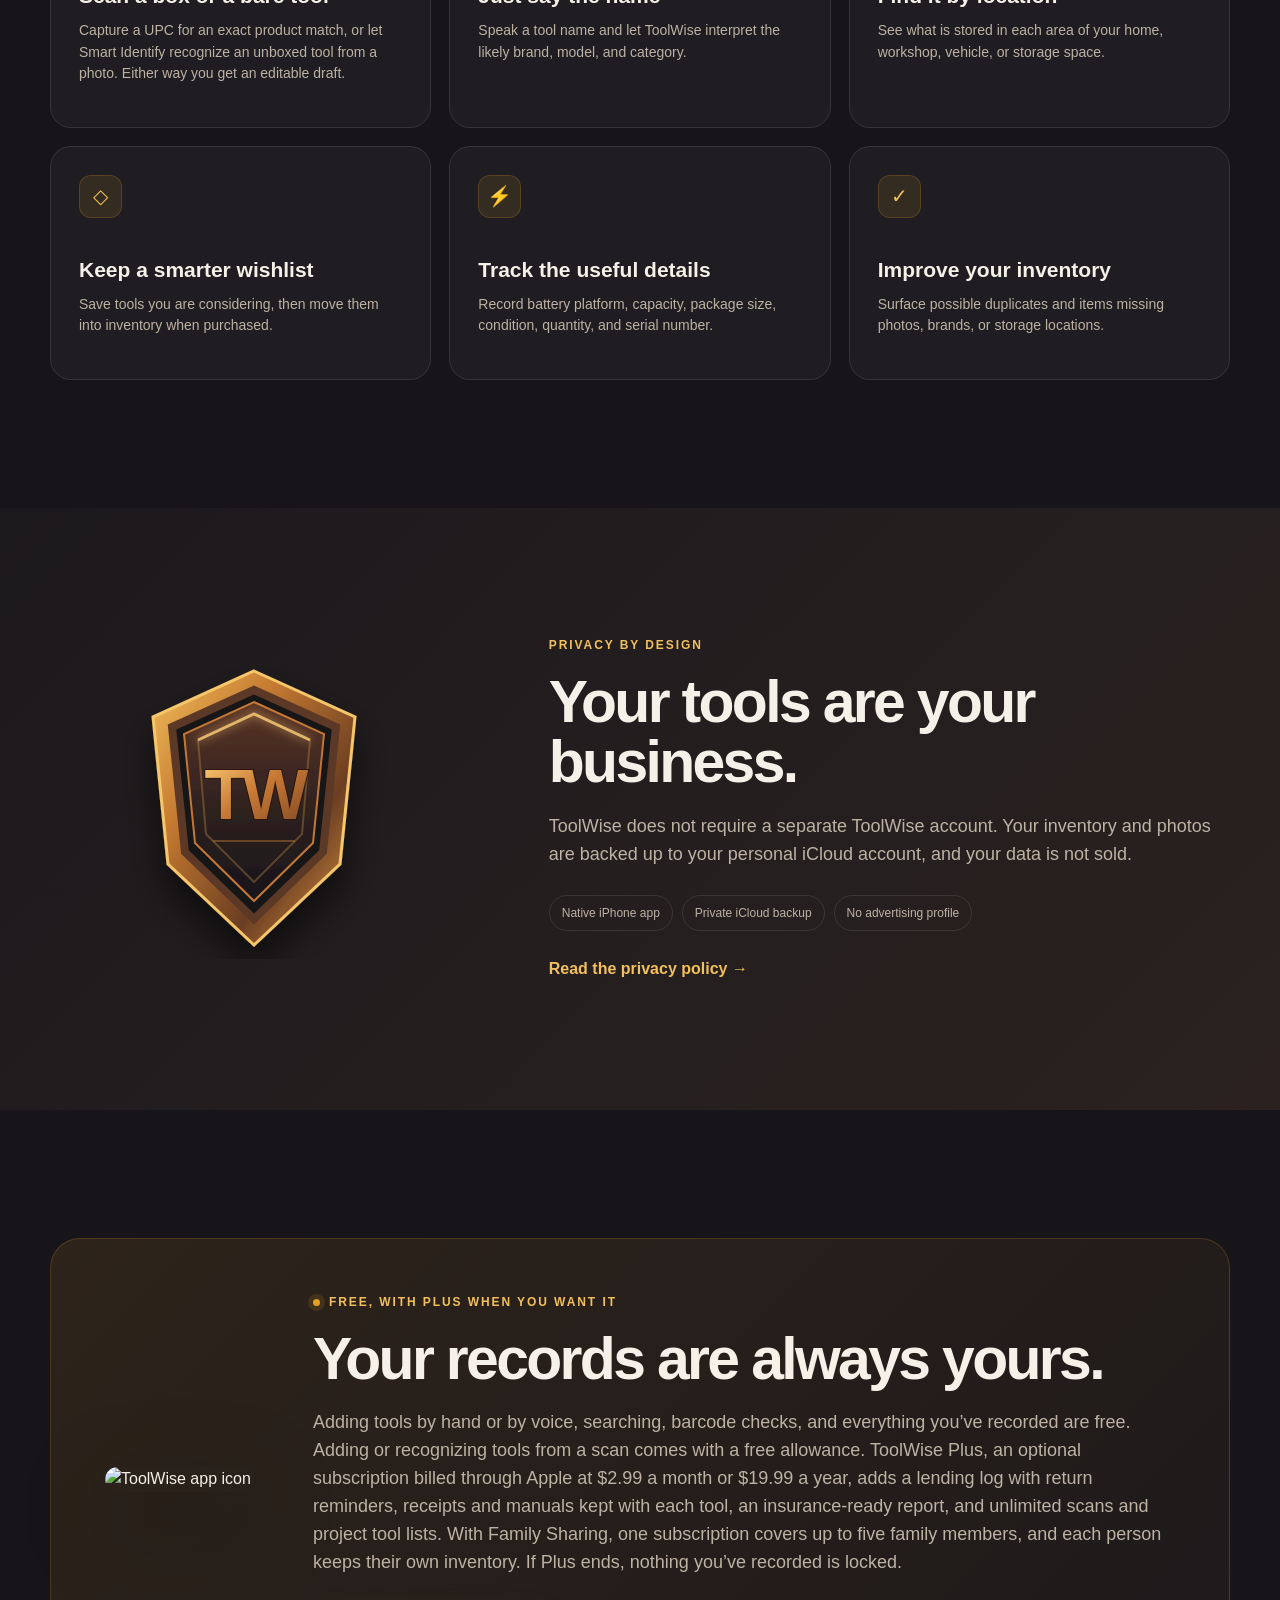
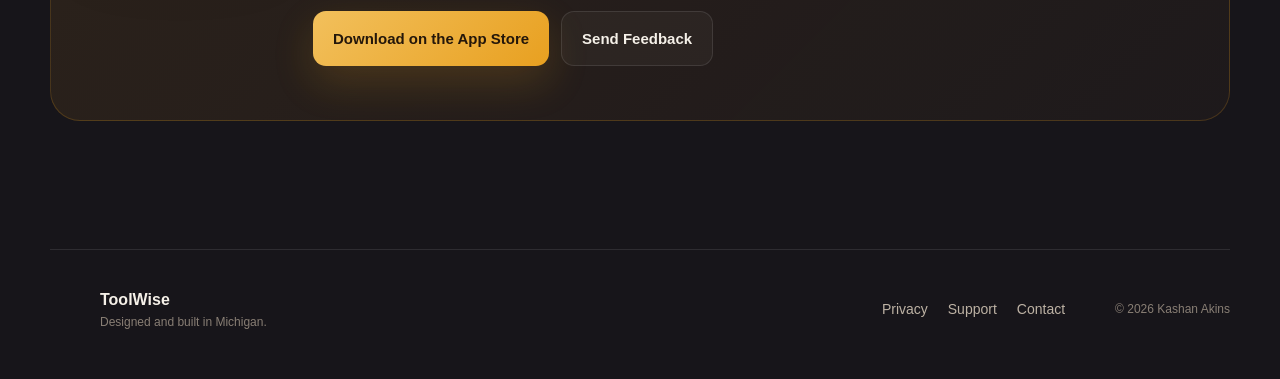
==== commit d80f9889: "Video section: just a "See it in action" label, no heading The page already says "don't buy it twice" ====
--- a/index.html
+++ b/index.html
@@ -10,7 +10,7 @@
   <meta property="og:description" content="Catalog your tools once. Then check what you own in seconds.">
   <meta property="og:image" content="https://kashmo.github.io/toolwise-support/assets/toolwise-icon.png">
   <link rel="icon" href="assets/toolwise-icon.png">
-  <link rel="stylesheet" href="styles.css?v=8">
+  <link rel="stylesheet" href="styles.css?v=9">
   <script defer src="script.js?v=8"></script>
 </head>
 <body>
@@ -56,8 +56,8 @@
       <div><strong>35+</strong><span>battery platforms</span></div>
     </section>
 
-    <section class="video section shell" id="video" aria-labelledby="video-title">
-      <div class="section-heading reveal"><div class="kicker">See it in action</div><h2 id="video-title">Don’t pay for the same tool twice.</h2><p>One question in the aisle, one answer on your phone. Watch it in 26 seconds.</p></div>
+    <section class="video section shell" id="video" aria-label="ToolWise video">
+      <div class="kicker video-kicker reveal">See it in action</div>
       <div class="video-frame reveal">
         <button class="video-play" type="button" data-video-id="Hbu2tz7JhZ0" aria-label="Play the ToolWise video, 26 seconds. It plays from YouTube.">
           <img src="assets/toolwise-video-poster.jpg" alt="" width="1280" height="720" loading="lazy">
--- a/styles.css
+++ b/styles.css
@@ -98,7 +98,7 @@
 @media(max-width:600px){.problem-figure{margin-top:34px}.problem-figure img{border-radius:14px}.problem-figure figcaption{font-size:13px;text-align:left}}
 
 /* Click-to-play video (2026-11-26). Nothing loads from YouTube until the visitor presses play; the player is youtube-nocookie.com. */
-.video .section-heading{margin-bottom:34px}
+.video-kicker{margin-bottom:18px}
 .video-frame{max-width:960px}
 .video-play,.video-embed{display:block;width:100%;aspect-ratio:16/9;border:1px solid var(--line);border-radius:24px;overflow:hidden;box-shadow:var(--shadow);background:#090909}
 .video-play{position:relative;padding:0;cursor:pointer;font:inherit;color:inherit}
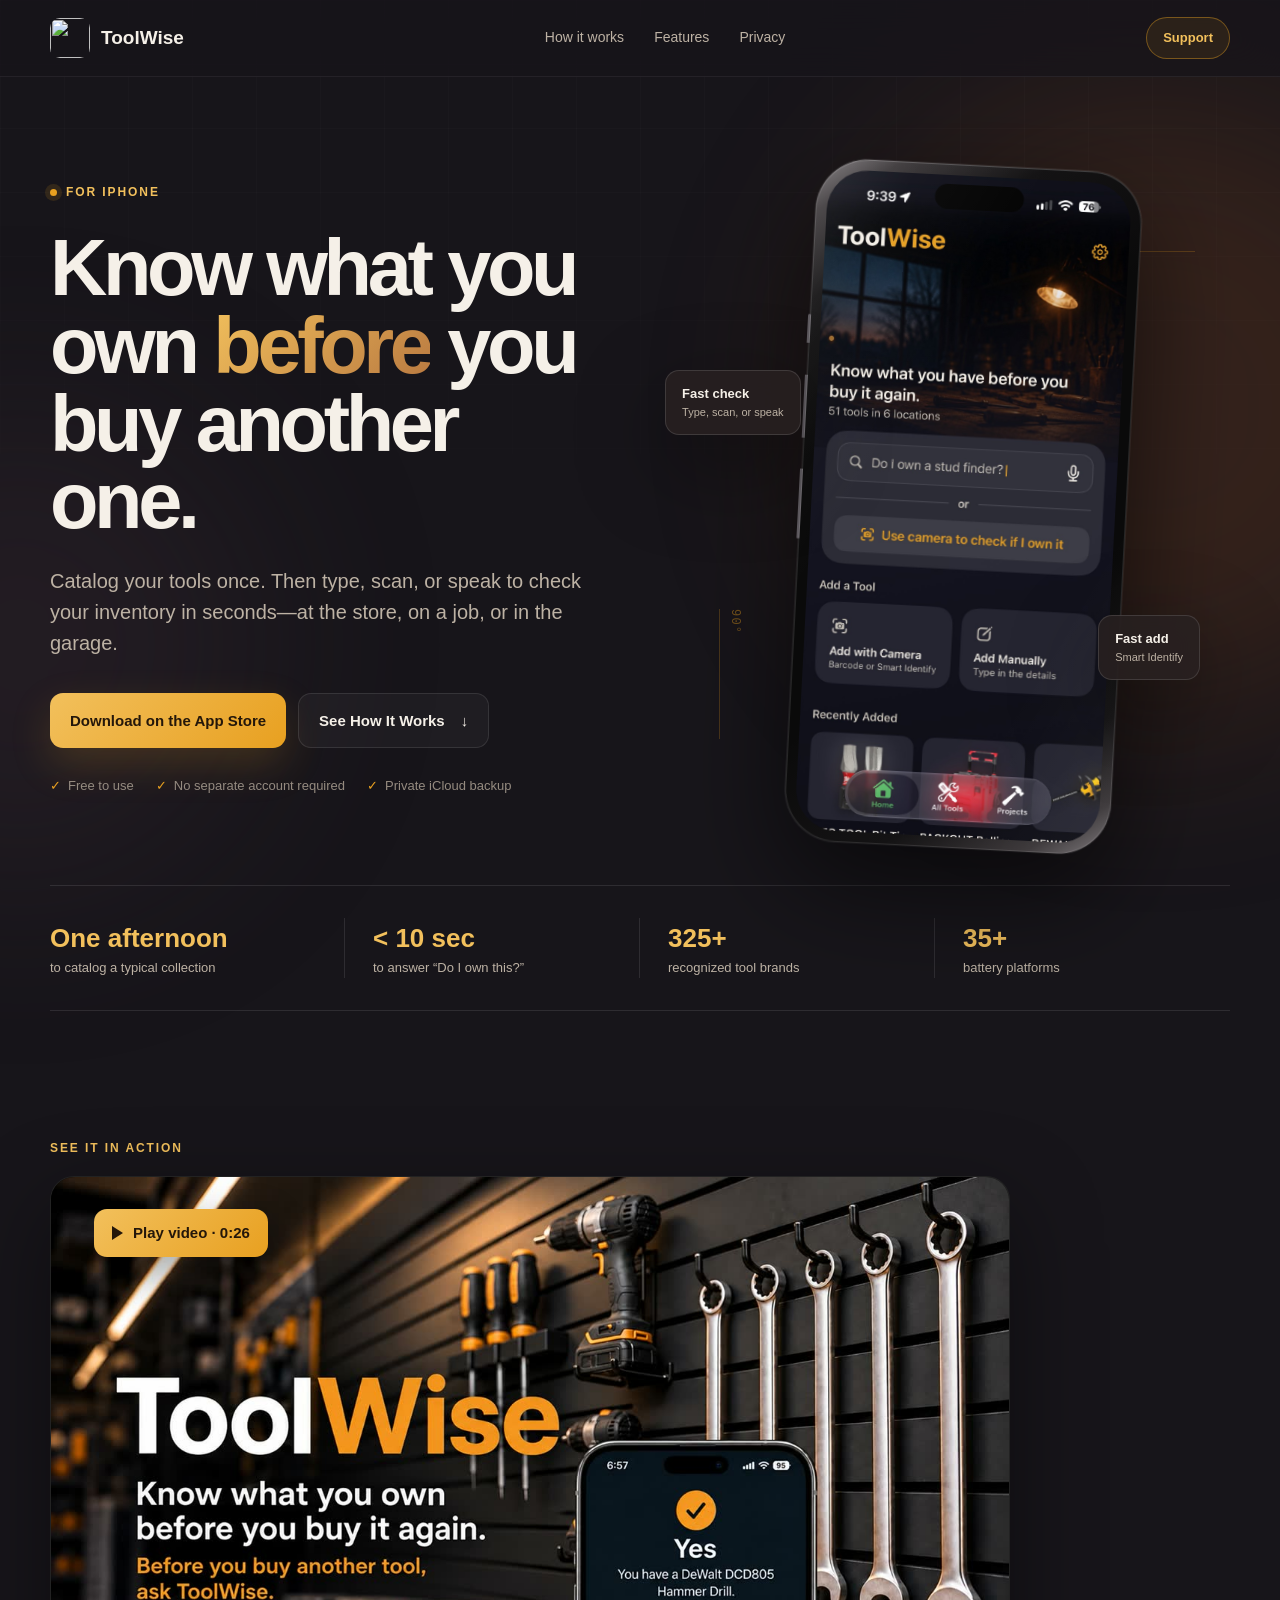
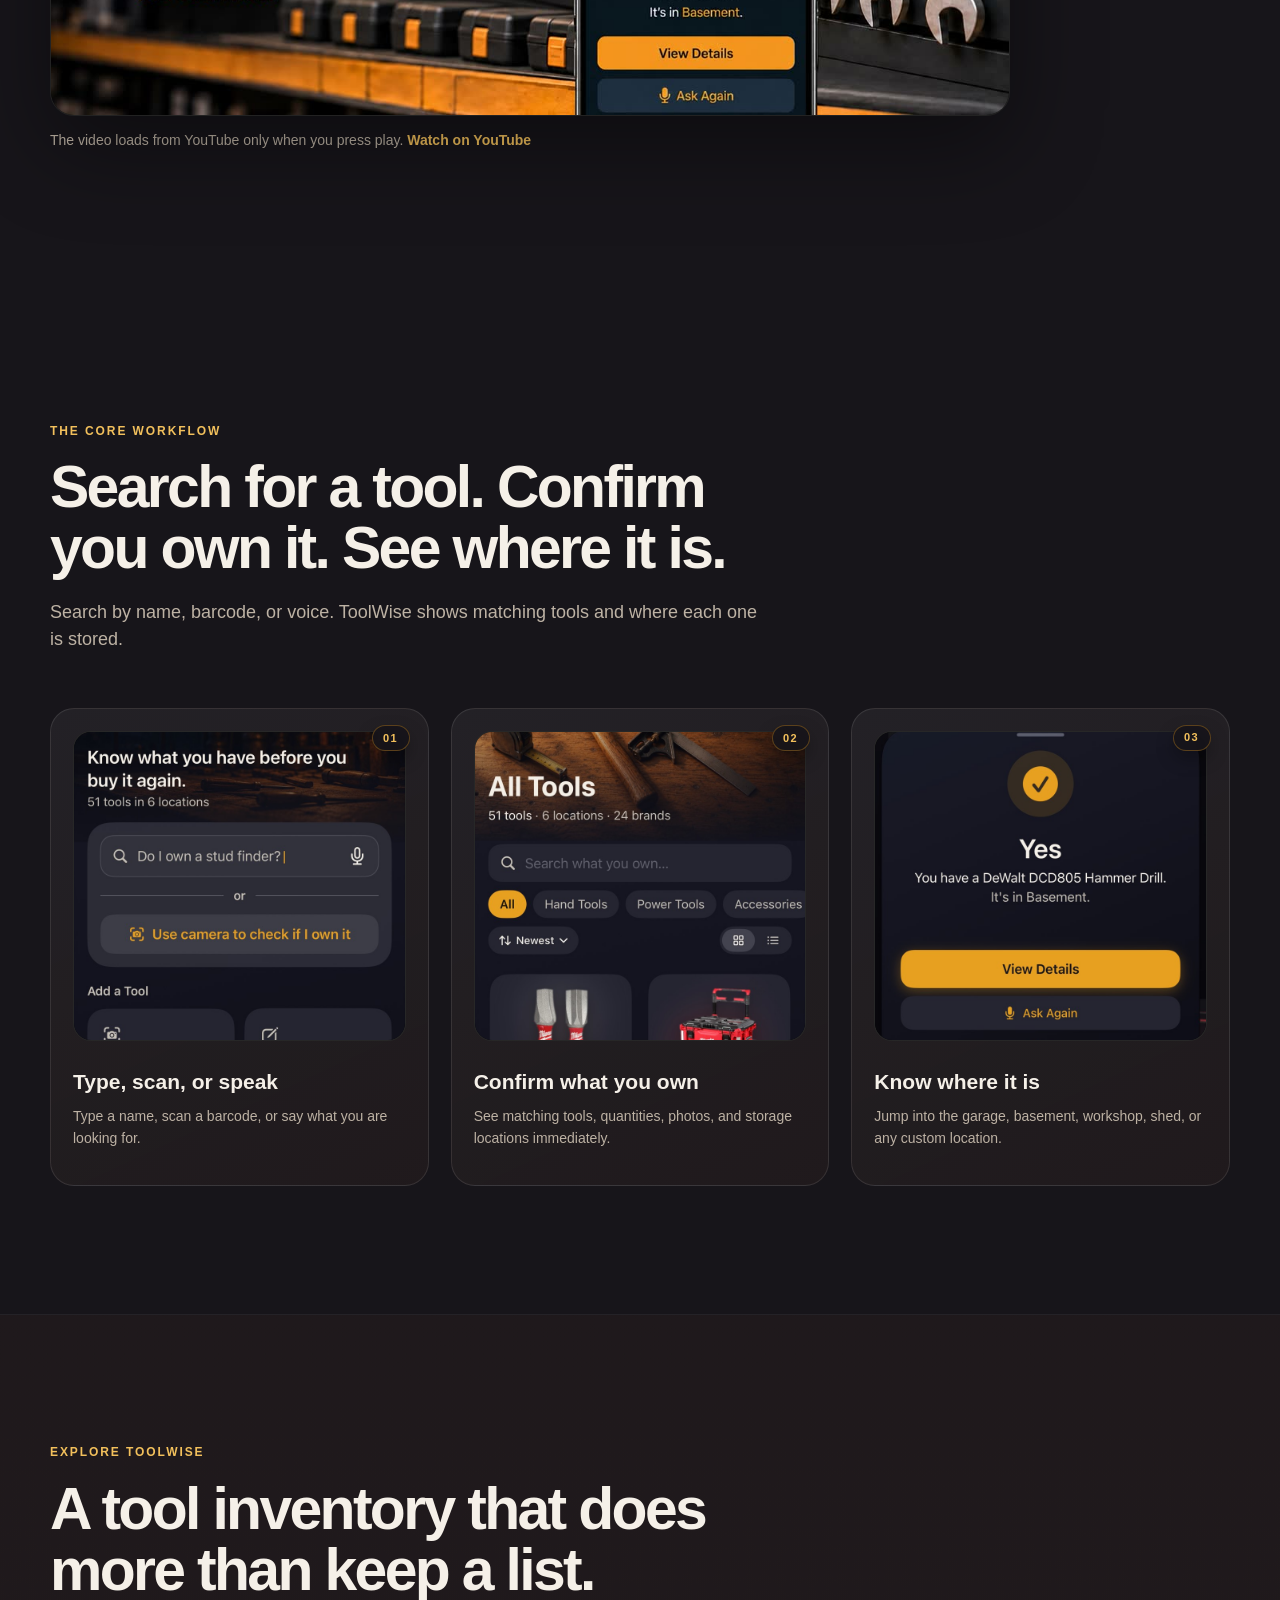
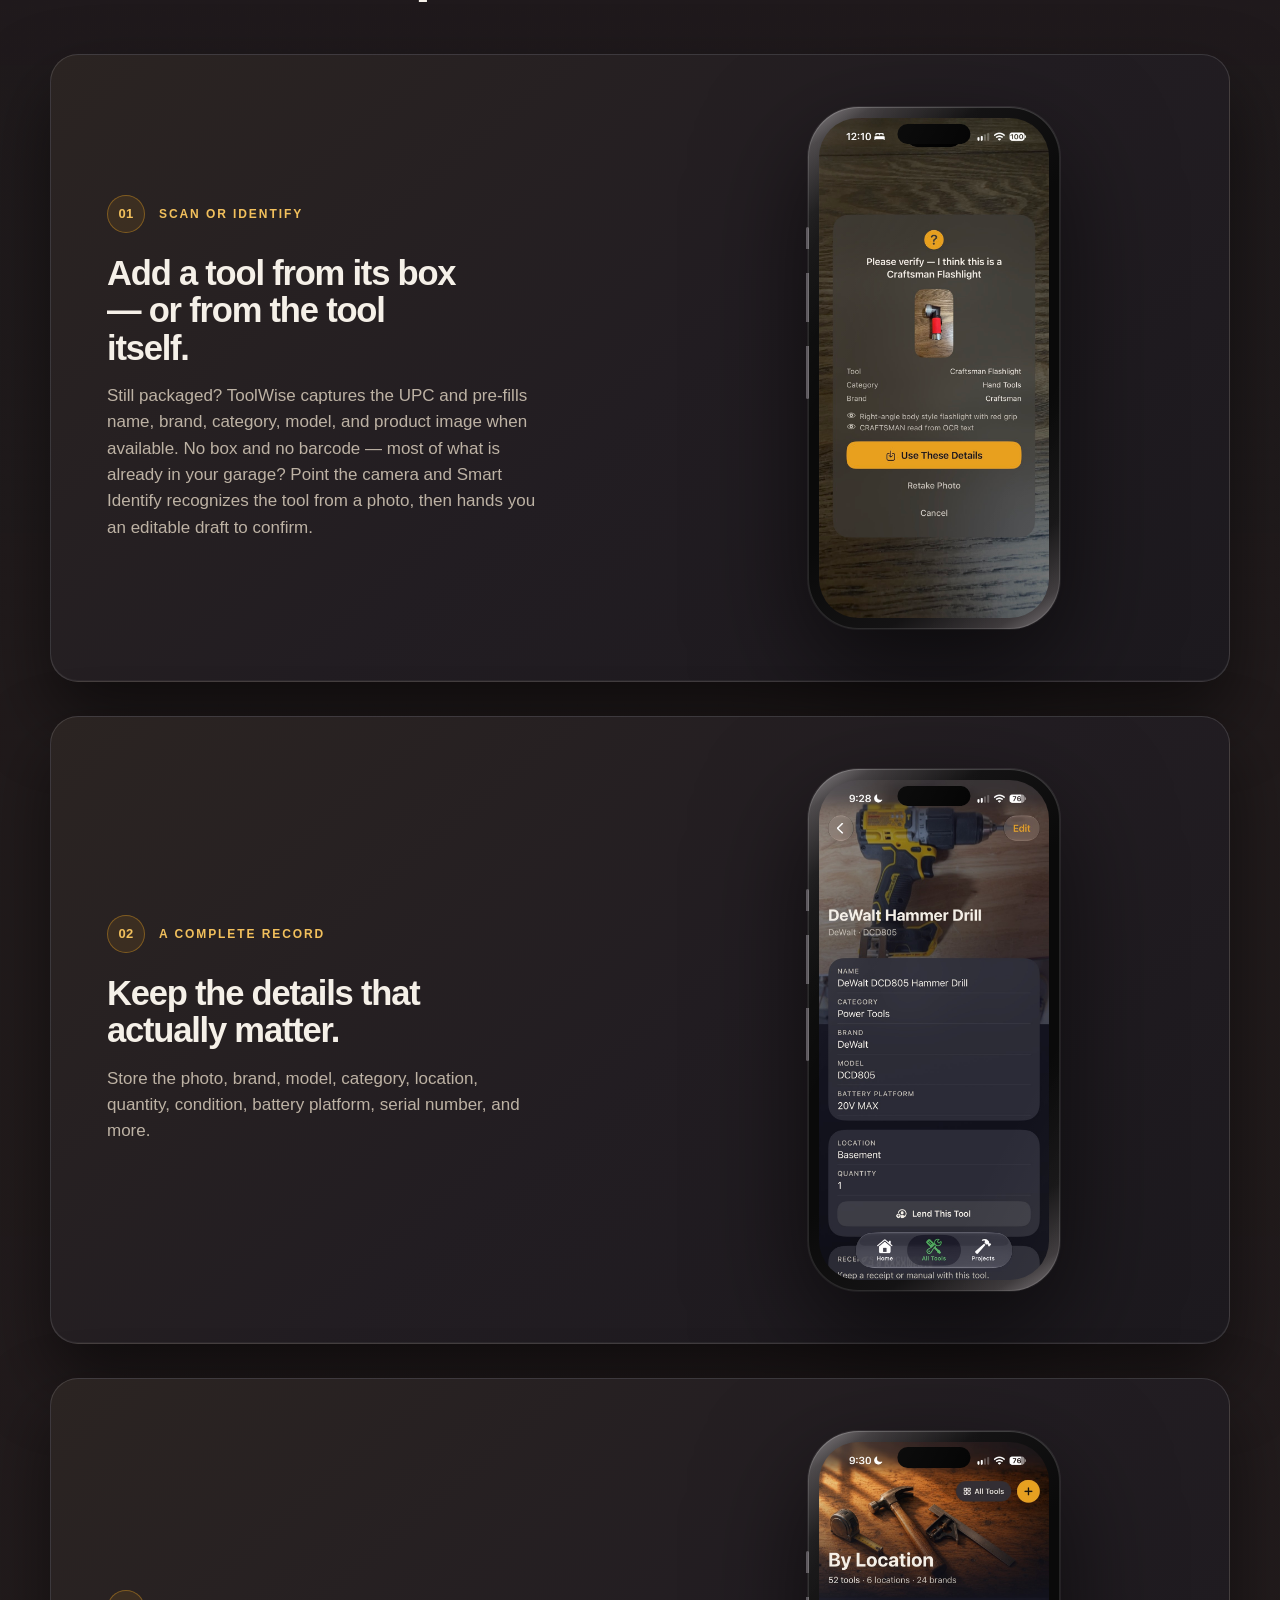
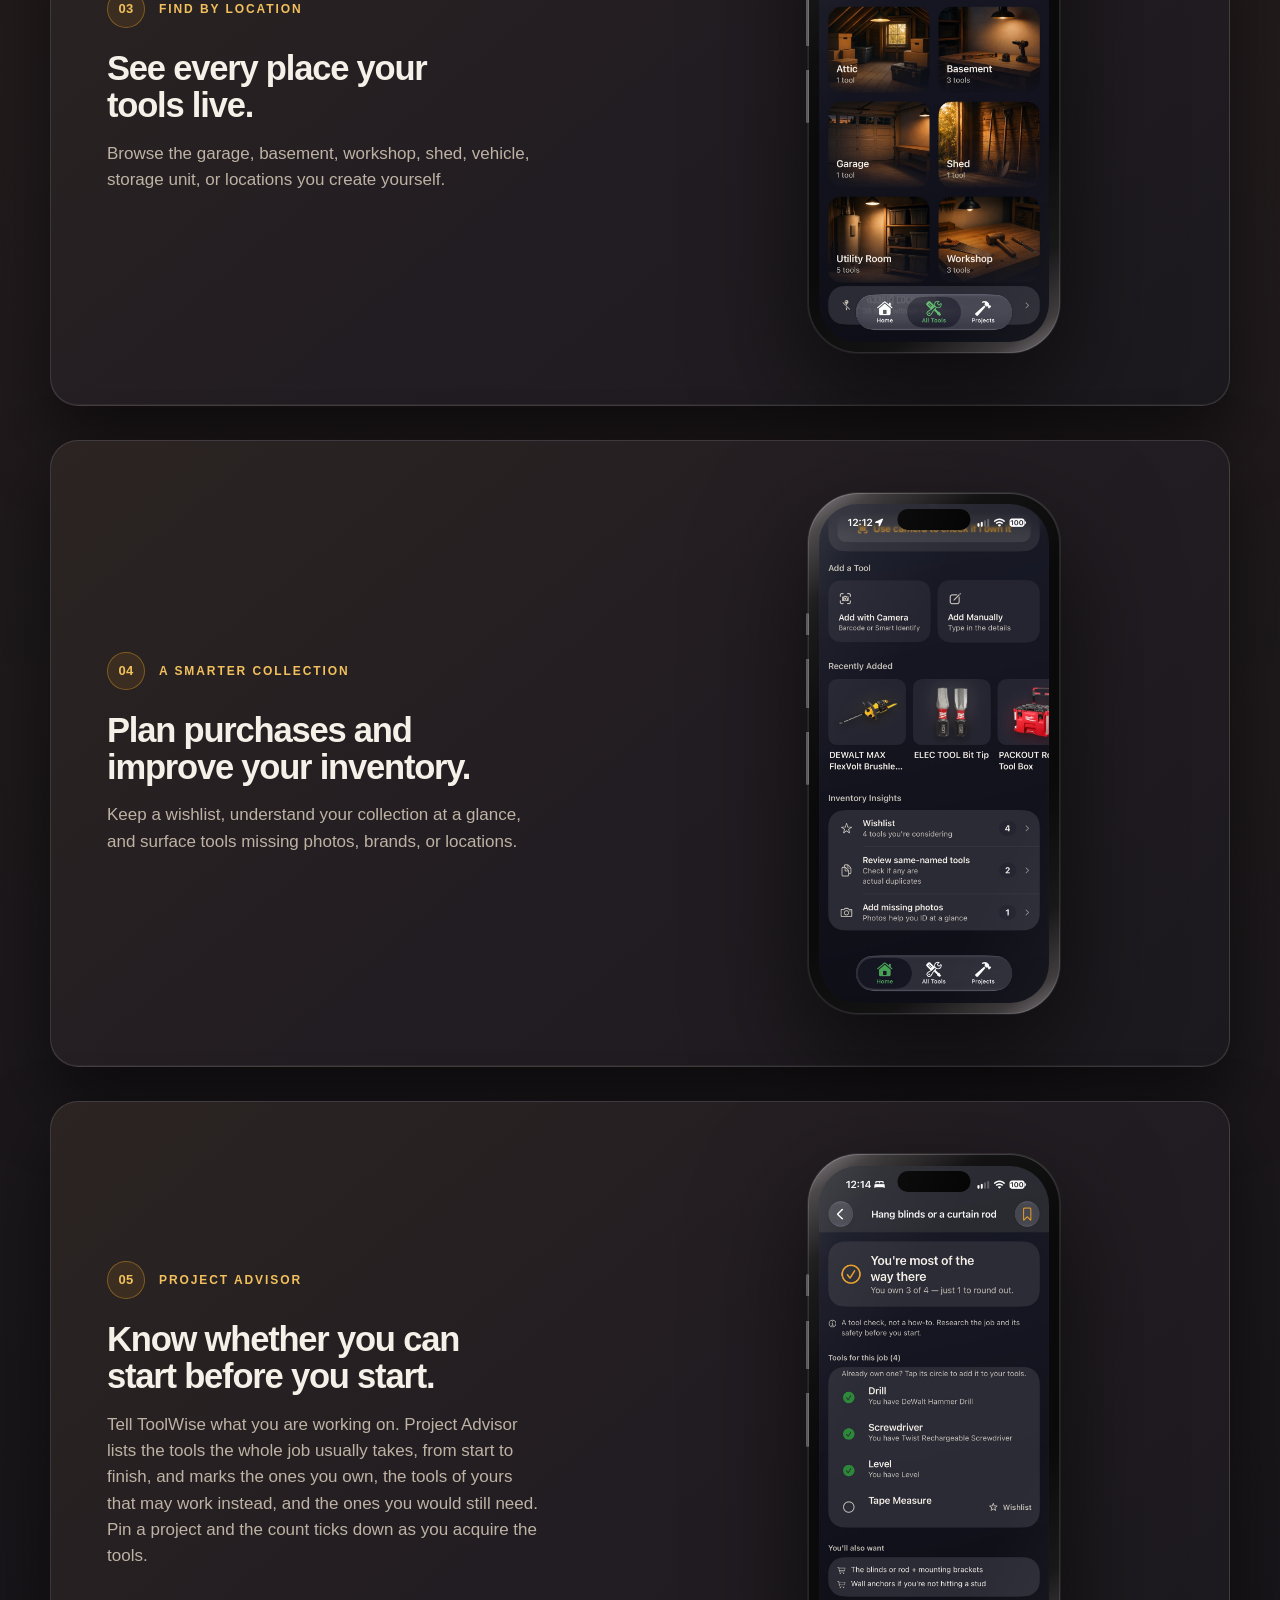
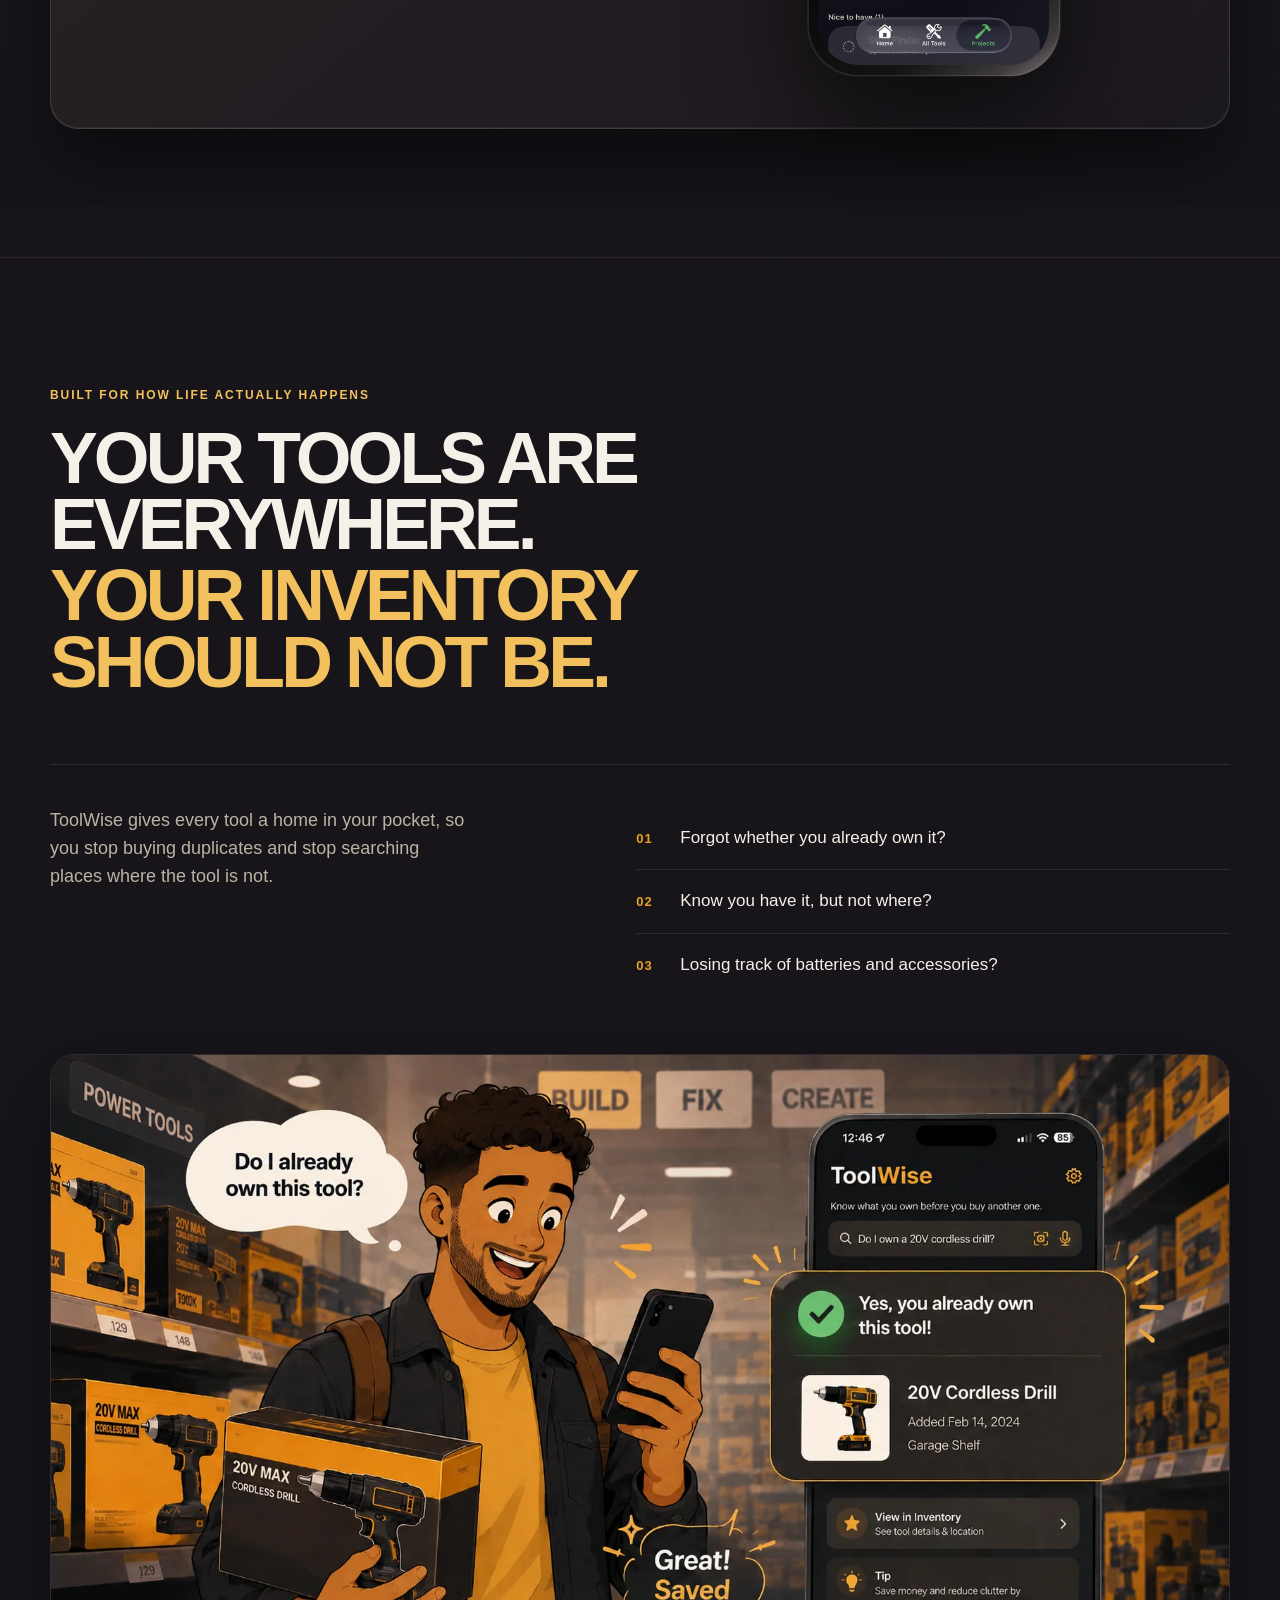
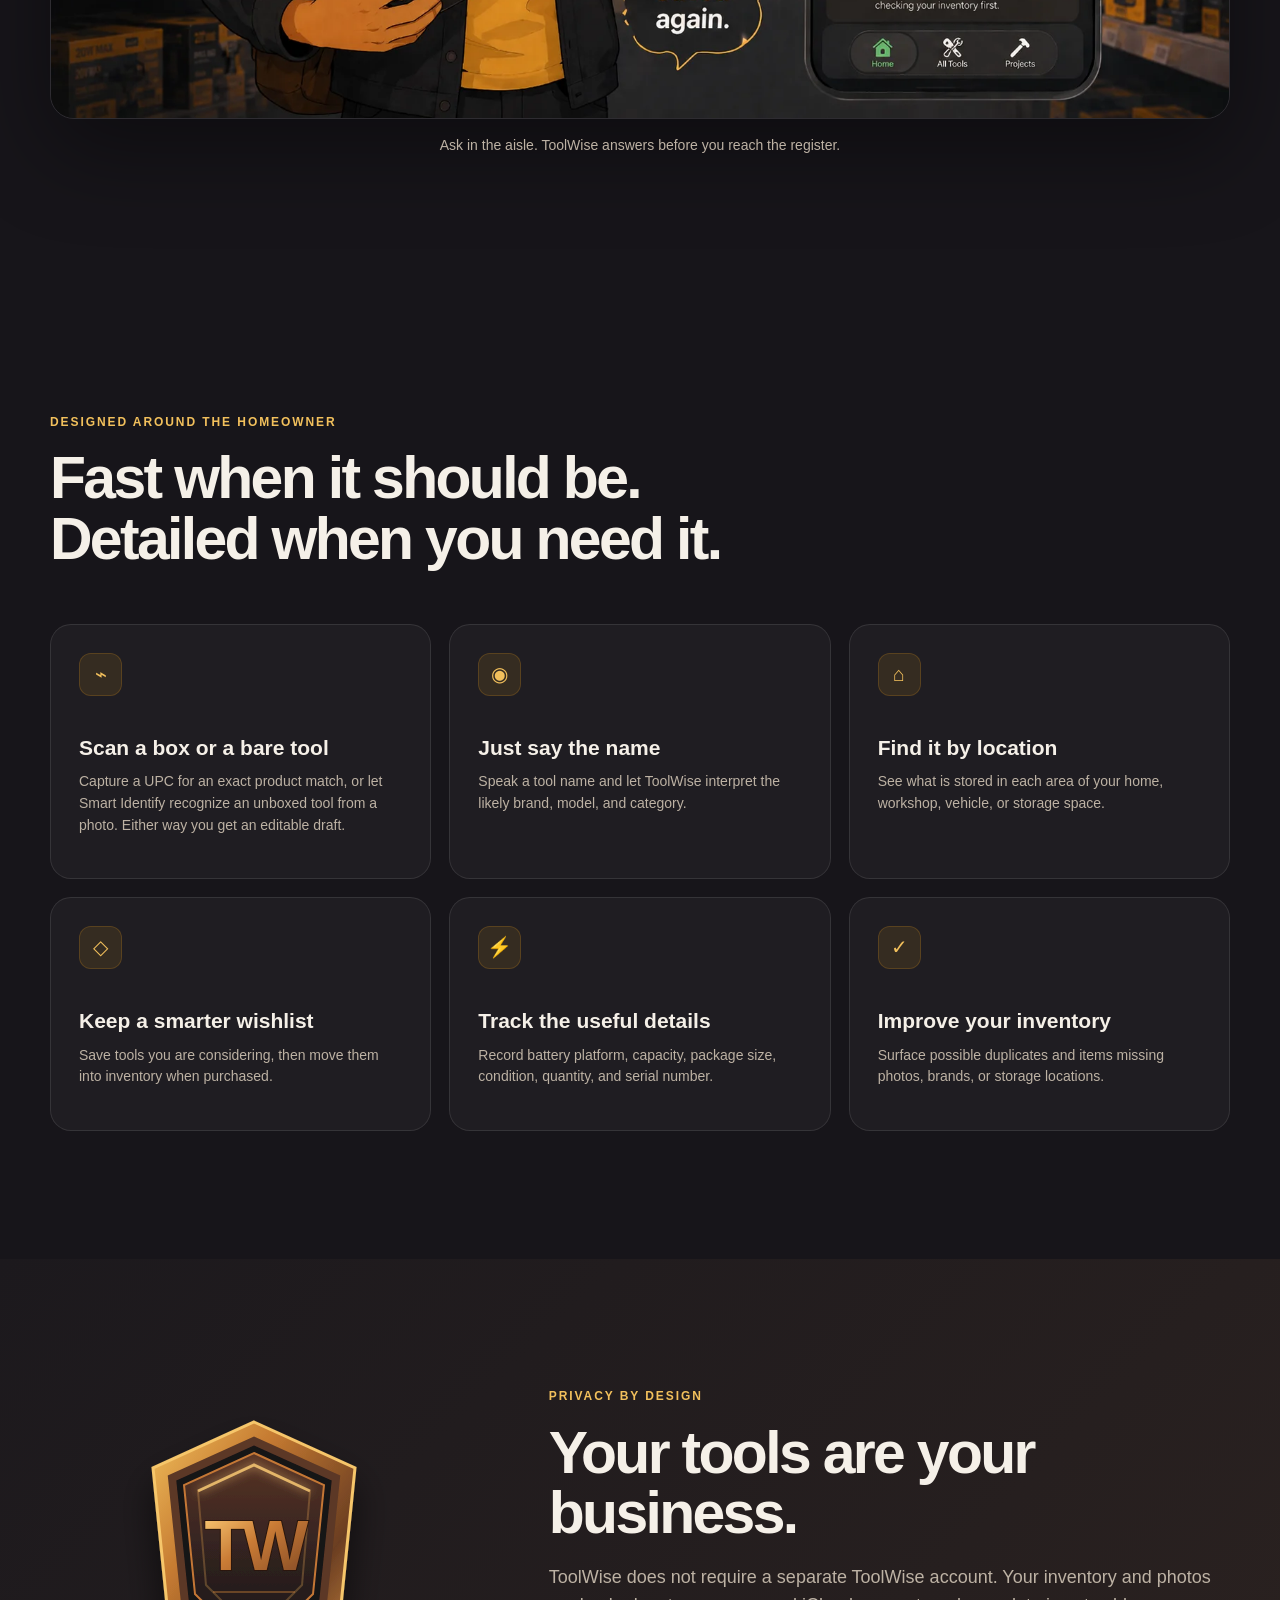
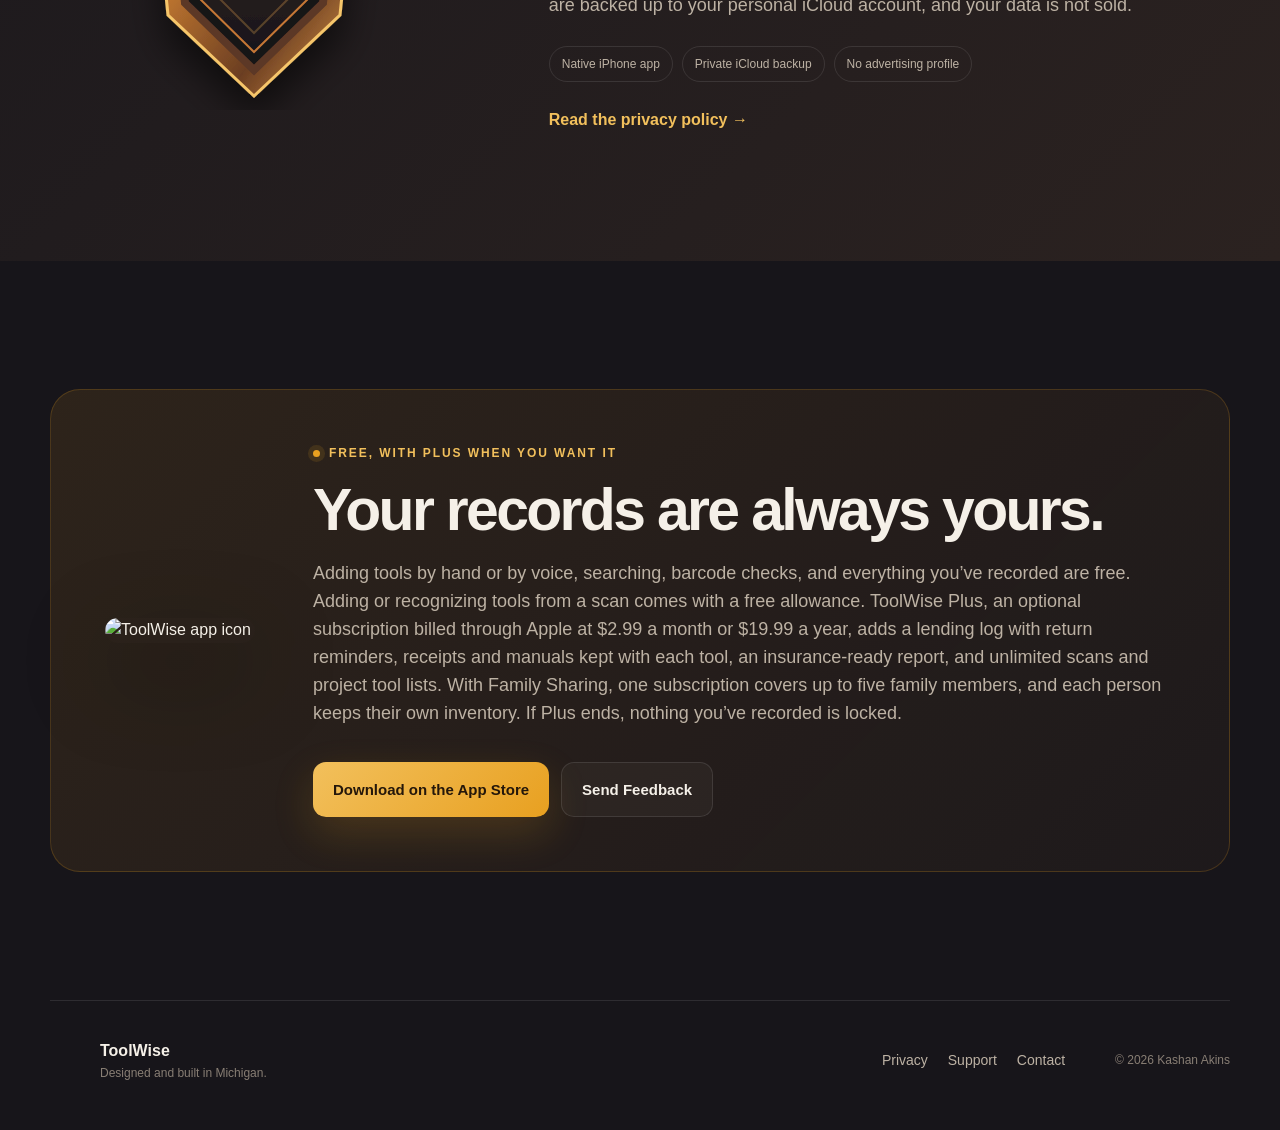
==== commit 48af15ad: "Replace the app screenshots with the current design All seven app images dated from July and August," ====
--- a/index.html
+++ b/index.html
@@ -10,7 +10,7 @@
   <meta property="og:description" content="Catalog your tools once. Then check what you own in seconds.">
   <meta property="og:image" content="https://kashmo.github.io/toolwise-support/assets/toolwise-icon.png">
   <link rel="icon" href="assets/toolwise-icon.png">
-  <link rel="stylesheet" href="styles.css?v=9">
+  <link rel="stylesheet" href="styles.css?v=11">
   <script defer src="script.js?v=8"></script>
 </head>
 <body>
@@ -43,7 +43,7 @@
       </div>
       <div class="hero-visual reveal">
         <div class="measurement top">12″</div><div class="measurement side">90°</div>
-        <div class="phone-stage"><div class="phone hero-phone"><div class="phone-notch"></div><img src="assets/screen-home-latest.webp" alt="ToolWise home screen showing search, scan, voice entry, recently added tools, wishlist, and inventory insights"></div></div>
+        <div class="phone-stage"><div class="phone hero-phone"><div class="phone-notch"></div><img src="assets/app-home.jpg" width="828" height="1800" alt="ToolWise home screen: “Know what you have before you buy it again,” a question box asking “Do I own a stud finder?”, the Use camera to check if I own it button, Add a Tool, and Recently Added"></div></div>
         <div class="floating-card card-search"><b>Fast check</b><span>Type, scan, or speak</span></div>
         <div class="floating-card card-location"><b>Fast add</b><span>Smart Identify</span></div>
       </div>
@@ -70,9 +70,9 @@
     <section class="story section shell" id="how">
       <div class="section-heading reveal"><div class="kicker">The core workflow</div><h2>Search for a tool. Confirm you own it. See where it is.</h2><p>Search by name, barcode, or voice. ToolWise shows matching tools and where each one is stored.</p></div>
       <div class="steps">
-        <article class="step reveal"><span class="step-number">01</span><div class="mini-phone"><img src="assets/screen-home-latest.webp" alt="ToolWise home screen"></div><h3>Type, scan, or speak</h3><p>Type a name, scan a barcode, or say what you are looking for.</p></article>
-        <article class="step reveal"><span class="step-number">02</span><div class="mini-phone"><img src="assets/screen-51.webp" alt="ToolWise search results for wrench"></div><h3>Confirm what you own</h3><p>See matching tools, quantities, photos, and storage locations immediately.</p></article>
-        <article class="step reveal"><span class="step-number">03</span><div class="mini-phone"><img src="assets/screen-53.webp" alt="ToolWise location view"></div><h3>Know where it is</h3><p>Jump into the garage, basement, workshop, shed, or any custom location.</p></article>
+        <article class="step reveal"><span class="step-number">01</span><div class="mini-phone"><img src="assets/app-home.jpg" width="828" height="1800" loading="lazy" style="object-position:50% 47%" alt="The ToolWise question box: type a question such as “Do I own a stud finder?”, tap the microphone to say it, or use the camera to check if you own it"></div><h3>Type, scan, or speak</h3><p>Type a name, scan a barcode, or say what you are looking for.</p></article>
+        <article class="step reveal"><span class="step-number">02</span><div class="mini-phone"><img src="assets/app-all-tools.jpg" width="828" height="1800" loading="lazy" style="object-position:50% 28%" alt="ToolWise All Tools: a photo grid of tools with search and category filters"></div><h3>Confirm what you own</h3><p>See matching tools, quantities, photos, and storage locations immediately.</p></article>
+        <article class="step reveal"><span class="step-number">03</span><div class="mini-phone"><img src="assets/app-answer-yes.jpg" width="828" height="1800" loading="lazy" style="object-position:50% 84%" alt="ToolWise answering Yes: you have a DeWalt DCD805 Hammer Drill, and it’s in the basement"></div><h3>Know where it is</h3><p>Jump into the garage, basement, workshop, shed, or any custom location.</p></article>
       </div>
     </section>
 
@@ -86,7 +86,7 @@
               <h3>Add a tool from its box — or from the tool itself.</h3>
               <p>Still packaged? ToolWise captures the UPC and pre-fills name, brand, category, model, and product image when available. No box and no barcode — most of what is already in your garage? Point the camera and Smart Identify recognizes the tool from a photo, then hands you an editable draft to confirm.</p>
             </div>
-            <div class="stack-visual"><div class="phone stack-phone"><div class="phone-notch"></div><img src="assets/screen-54.webp" alt="Barcode scan results prefilled in ToolWise" loading="lazy"></div></div>
+            <div class="stack-visual"><div class="phone stack-phone"><div class="phone-notch"></div><img src="assets/app-smart-identify.jpg" width="828" height="1800" alt="Smart Identify asking you to verify a Craftsman flashlight it recognized from a photo, with Use These Details and Retake Photo" loading="lazy"></div></div>
           </article>
           <article class="stack-card" style="--i:1">
             <div class="stack-copy">
@@ -94,7 +94,7 @@
               <h3>Keep the details that actually matter.</h3>
               <p>Store the photo, brand, model, category, location, quantity, condition, battery platform, serial number, and more.</p>
             </div>
-            <div class="stack-visual"><div class="phone stack-phone"><div class="phone-notch"></div><img src="assets/screen-52.webp" alt="Detailed tool record in ToolWise" loading="lazy"></div></div>
+            <div class="stack-visual"><div class="phone stack-phone"><div class="phone-notch"></div><img src="assets/app-tool-page.jpg" width="828" height="1800" alt="A ToolWise tool page for a DeWalt hammer drill: photo, name, category, brand, model, battery platform, location and quantity" loading="lazy"></div></div>
           </article>
           <article class="stack-card" style="--i:2">
             <div class="stack-copy">
@@ -102,7 +102,7 @@
               <h3>See every place your tools live.</h3>
               <p>Browse the garage, basement, workshop, shed, vehicle, storage unit, or locations you create yourself.</p>
             </div>
-            <div class="stack-visual"><div class="phone stack-phone"><div class="phone-notch"></div><img src="assets/screen-53.webp" alt="Tools organized by storage location" loading="lazy"></div></div>
+            <div class="stack-visual"><div class="phone stack-phone"><div class="phone-notch"></div><img src="assets/app-by-location.jpg" width="828" height="1800" alt="ToolWise By Location: attic, basement, garage, shed, utility room and workshop, each with its tool count" loading="lazy"></div></div>
           </article>
           <article class="stack-card" style="--i:3">
             <div class="stack-copy">
@@ -110,7 +110,7 @@
               <h3>Plan purchases and improve your inventory.</h3>
               <p>Keep a wishlist, understand your collection at a glance, and surface tools missing photos, brands, or locations.</p>
             </div>
-            <div class="stack-visual"><div class="phone stack-phone"><div class="phone-notch"></div><img src="assets/screen-55.webp" alt="Wishlist, inventory statistics, and insights in ToolWise" loading="lazy"></div></div>
+            <div class="stack-visual"><div class="phone stack-phone"><div class="phone-notch"></div><img src="assets/app-home-insights.jpg" width="828" height="1800" alt="ToolWise home with Recently Added and Inventory Insights: the wishlist, same-named tools to review, and a tool missing a photo" loading="lazy"></div></div>
           </article>
           <article class="stack-card" style="--i:4">
             <div class="stack-copy">
@@ -118,7 +118,7 @@
               <h3>Know whether you can start before you start.</h3>
               <p>Tell ToolWise what you are working on. Project Advisor lists the tools the whole job usually takes, from start to finish, and marks the ones you own, the tools of yours that may work instead, and the ones you would still need. Pin a project and the count ticks down as you acquire the tools.</p>
             </div>
-            <div class="stack-visual"><div class="phone stack-phone"><div class="phone-notch"></div><img src="assets/screen-projects.webp" alt="ToolWise Project Advisor with pinned projects showing how many tools are still needed" loading="lazy"></div></div>
+            <div class="stack-visual"><div class="phone stack-phone"><div class="phone-notch"></div><img src="assets/app-project-check.jpg" width="828" height="1800" alt="A ToolWise project check for hanging blinds or a curtain rod: you own 3 of the 4 tools, and the tape measure is still to get" loading="lazy"></div></div>
           </article>
         </div>
       </div>
--- a/styles.css
+++ b/styles.css
@@ -1,4 +1,4 @@
-:root{--bg:#17151a;--surface:#211d22;--surface2:#2a2221;--copper:#b87840;--deep:#6b4530;--amber:#e8a020;--amber2:#f2c05c;--ivory:#f5f0e8;--muted:#bdb2a4;--line:rgba(255,255,255,.1);--shadow:0 30px 90px rgba(0,0,0,.42)}*{box-sizing:border-box}html{scroll-behavior:smooth}body{margin:0;background:var(--bg);color:var(--ivory);font-family:-apple-system,BlinkMacSystemFont,"SF Pro Display","Helvetica Neue",Arial,sans-serif;line-height:1.55;overflow-x:hidden}body:before{content:"";position:fixed;inset:0;pointer-events:none;background-image:linear-gradient(rgba(255,255,255,.018) 1px,transparent 1px),linear-gradient(90deg,rgba(255,255,255,.018) 1px,transparent 1px);background-size:64px 64px;mask-image:linear-gradient(to bottom,black,transparent 72%);z-index:-2}.ambient{position:fixed;border-radius:50%;filter:blur(100px);opacity:.22;z-index:-3}.ambient-one{width:650px;height:650px;background:#9a5020;right:-200px;top:80px}.ambient-two{width:480px;height:480px;background:#4d3843;left:-220px;top:45%}.shell{width:min(1180px,calc(100% - 40px));margin-inline:auto}.skip-link{position:fixed;left:12px;top:-60px;background:var(--amber);color:#1a1510;padding:10px 16px;z-index:100}.skip-link:focus{top:12px}.site-header{position:sticky;top:0;z-index:30;background:rgba(23,21,26,.7);backdrop-filter:blur(22px);border-bottom:1px solid rgba(255,255,255,.06)}.nav{height:76px;display:flex;align-items:center;justify-content:space-between}.brand{display:flex;align-items:center;gap:11px;color:var(--ivory);text-decoration:none;font-size:19px;font-weight:750}.brand img{border-radius:10px}.nav-links{display:flex;gap:30px}.nav-links a,.footer a{color:var(--muted);text-decoration:none;font-size:14px}.nav-links a:hover,.footer a:hover{color:var(--ivory)}.beta-pill{border:1px solid rgba(232,160,32,.42);background:rgba(232,160,32,.09);color:var(--amber2);text-decoration:none;padding:10px 16px;border-radius:999px;font-size:13px;font-weight:700}.hero{min-height:790px;padding:88px 0 70px;display:grid;grid-template-columns:1.02fr .98fr;gap:72px;align-items:center}.hero-copy{position:relative;z-index:2}.eyebrow,.kicker{text-transform:uppercase;letter-spacing:.16em;font-weight:750;font-size:12px;color:var(--amber2)}.eyebrow{display:flex;align-items:center;gap:9px}.eyebrow span{width:7px;height:7px;background:var(--amber);border-radius:50%;box-shadow:0 0 0 5px rgba(232,160,32,.13)}h1,h2,h3,p{margin-top:0}h1{font-size:clamp(54px,6.2vw,88px);line-height:.98;letter-spacing:-.055em;margin:27px 0 26px;max-width:760px}h1 em{font-style:normal;background:linear-gradient(135deg,var(--amber2),var(--copper));background-clip:text;color:transparent}.hero-lede{color:var(--muted);font-size:20px;max-width:620px}.cta-row{display:flex;gap:12px;flex-wrap:wrap;margin-top:34px}.button{display:inline-flex;align-items:center;justify-content:center;gap:16px;border-radius:13px;padding:15px 20px;text-decoration:none;font-weight:750;font-size:15px;transition:.2s transform,.2s box-shadow}.button:hover{transform:translateY(-2px)}.primary{background:linear-gradient(135deg,var(--amber2),var(--amber));color:#24170a;box-shadow:0 16px 40px rgba(232,160,32,.18)}.secondary{border:1px solid var(--line);color:var(--ivory);background:rgba(255,255,255,.035)}.trust-row{display:flex;gap:22px;flex-wrap:wrap;margin-top:28px;color:#958b80;font-size:13px}.trust-row span:before{content:"✓";color:var(--amber);margin-right:7px}.hero-visual{height:650px;position:relative;display:grid;place-items:center}.phone{position:relative;border-radius:49px;background:#080808;padding:10px;box-shadow:0 40px 110px rgba(0,0,0,.62),0 0 0 1px #4d4a4b,0 0 0 3px #171719;overflow:hidden}.phone:after{content:"";position:absolute;inset:10px;border-radius:40px;box-shadow:inset 0 0 0 1px rgba(255,255,255,.11);pointer-events:none}.phone img{display:block;width:100%;border-radius:40px}.hero-phone{width:326px;transform:rotate(2deg);animation:float 5s ease-in-out infinite}.phone-notch{position:absolute;z-index:2;top:20px;left:50%;transform:translateX(-50%);width:89px;height:25px;border-radius:20px;background:#050505}.measurement{position:absolute;color:rgba(232,160,32,.45);font:12px ui-monospace,SFMono-Regular,Menlo,monospace;letter-spacing:.1em}.measurement:after{content:"";display:block;background:rgba(232,160,32,.24)}.measurement.top{top:65px;right:35px}.measurement.top:after{width:160px;height:1px;margin-top:7px}.measurement.side{left:32px;bottom:76px;writing-mode:vertical-rl}.measurement.side:after{height:130px;width:1px;margin-right:8px}.floating-card{position:absolute;background:rgba(41,34,33,.82);backdrop-filter:blur(20px);border:1px solid rgba(255,255,255,.12);border-radius:14px;padding:13px 16px;box-shadow:var(--shadow);display:flex;flex-direction:column}.floating-card b{font-size:13px}.floating-card span{color:var(--muted);font-size:11px}.card-search{left:-22px;top:205px}.card-location{right:-34px;bottom:135px}.numbers{display:grid;grid-template-columns:repeat(4,1fr);border-top:1px solid var(--line);border-bottom:1px solid var(--line);padding:32px 0}.numbers div{padding:0 28px;border-right:1px solid var(--line)}.numbers div:first-child{padding-left:0}.numbers div:last-child{border:0}.numbers strong{display:block;color:var(--amber2);font-size:26px}.numbers span{display:block;color:var(--muted);font-size:13px}.section{padding:128px 0}.section-heading{max-width:710px;margin-bottom:54px}.section-heading h2,.privacy h2,.problem h2,.beta h2,.showcase h2{font-size:clamp(38px,4.6vw,62px);line-height:1.03;letter-spacing:-.045em;margin:17px 0 20px}.section-heading p,.showcase-copy>p,.privacy p,.problem-panel>div>p,.beta p{color:var(--muted);font-size:18px}.steps{display:grid;grid-template-columns:repeat(3,1fr);gap:22px}.step{position:relative;background:linear-gradient(155deg,rgba(255,255,255,.055),rgba(107,69,48,.11));border:1px solid var(--line);border-radius:24px;padding:22px;overflow:hidden}.step-number{position:absolute;right:18px;top:16px;z-index:3;display:inline-flex;align-items:center;justify-content:center;min-width:38px;height:26px;padding:0 9px;border:1px solid rgba(232,160,32,.32);border-radius:999px;background:rgba(23,21,26,.9);backdrop-filter:blur(10px);-webkit-backdrop-filter:blur(10px);box-shadow:0 8px 18px rgba(0,0,0,.28);font-size:11px;font-weight:750;color:var(--amber2);letter-spacing:.12em}.mini-phone{height:310px;overflow:hidden;border-radius:18px;background:#090909;margin-bottom:25px;border:1px solid rgba(255,255,255,.12)}.mini-phone img{width:100%;display:block;transform:none;transform-origin:top center}.step h3,.feature-card h3,.dynamic-copy h3{font-size:21px;margin-bottom:7px}.step p,.feature-card p,.dynamic-copy p{color:var(--muted);font-size:14px}.showcase{background:linear-gradient(180deg,rgba(107,69,48,.1),rgba(184,120,64,.07),transparent);border-top:1px solid rgba(255,255,255,.06);border-bottom:1px solid rgba(255,255,255,.06)}.showcase-grid{display:grid;grid-template-columns:1.08fr .92fr;align-items:center;gap:90px}.feature-tabs{margin:36px 0 30px;border-top:1px solid var(--line)}.feature-tab{width:100%;display:flex;gap:16px;align-items:center;text-align:left;color:var(--muted);background:none;border:0;border-bottom:1px solid var(--line);padding:17px 4px;font:inherit;cursor:pointer}.feature-tab span{font-size:11px;color:#796f65}.feature-tab.active{color:var(--ivory)}.feature-tab.active span{color:var(--amber)}.dynamic-copy{min-height:150px;padding-top:8px}.dynamic-copy h3{font-size:26px;margin:10px 0}.showcase-phone-wrap{display:grid;place-items:center;min-height:690px;position:relative}.showcase-phone-wrap:before{content:"";position:absolute;width:460px;height:460px;border-radius:50%;background:radial-gradient(circle,rgba(232,160,32,.2),transparent 66%);filter:blur(10px)}.showcase-phone{width:334px;z-index:1;transition:.25s opacity,.25s transform}.showcase-phone.changing{opacity:.2;transform:scale(.985)}.problem-panel{background:linear-gradient(135deg,rgba(50,40,39,.92),rgba(34,29,34,.95));border:1px solid var(--line);border-radius:30px;padding:58px;display:grid;grid-template-columns:1.2fr .8fr;gap:70px;box-shadow:var(--shadow)}.pain-list{border-left:1px solid var(--line);padding-left:40px}.pain-list div{display:flex;gap:18px;padding:16px 0;border-bottom:1px solid var(--line)}.pain-list div:last-child{border:0}.pain-list span{color:var(--amber);font-size:12px}.pain-list p{margin:0;font-size:16px}.feature-grid{display:grid;grid-template-columns:repeat(3,1fr);gap:18px}.feature-card{background:rgba(255,255,255,.035);border:1px solid var(--line);border-radius:21px;padding:28px;min-height:225px;transition:.25s transform,.25s background}.feature-card:hover{transform:translateY(-4px);background:rgba(184,120,64,.08)}.feature-icon{height:43px;width:43px;display:grid;place-items:center;background:rgba(232,160,32,.11);color:var(--amber2);border:1px solid rgba(232,160,32,.2);border-radius:12px;margin-bottom:36px;font-size:20px}.privacy{background:linear-gradient(135deg,#1c191d,#2b2220)}.privacy-grid{display:grid;grid-template-columns:.75fr 1.25fr;gap:90px;align-items:center}.privacy-mark{display:grid;place-items:center}.shield{width:240px;height:270px;clip-path:polygon(50% 0,90% 16%,84% 70%,50% 100%,16% 70%,10% 16%);background:linear-gradient(145deg,var(--amber2),var(--deep));display:grid;place-items:center;color:#2a190d;font-size:64px;font-weight:900;box-shadow:var(--shadow)}.privacy-points{display:flex;gap:9px;flex-wrap:wrap;margin:26px 0}.privacy-points span{border:1px solid var(--line);border-radius:999px;padding:8px 12px;color:var(--muted);font-size:12px}.text-link{color:var(--amber2);text-decoration:none;font-weight:700}.beta-panel{display:grid;grid-template-columns:160px 1fr;gap:48px;align-items:center;padding:54px;background:linear-gradient(135deg,rgba(232,160,32,.11),rgba(107,69,48,.09));border:1px solid rgba(232,160,32,.2);border-radius:30px}.beta-panel>img{width:150px;border-radius:32px;box-shadow:var(--shadow)}.footer{border-top:1px solid var(--line);padding:38px 0 48px;display:grid;grid-template-columns:1fr auto auto;gap:50px;align-items:center}.footer-brand{display:flex;align-items:center;gap:12px}.footer-brand img{border-radius:9px}.footer-brand div{display:flex;flex-direction:column}.footer-brand span,.footer p{font-size:12px;color:#887e74;margin:0}.footer-links{display:flex;gap:20px}.reveal{opacity:0;transform:translateY(22px);transition:opacity .65s ease,transform .65s ease}.reveal.visible{opacity:1;transform:none}@keyframes float{50%{transform:rotate(1deg) translateY(-10px)}}@media(prefers-reduced-motion:reduce){html{scroll-behavior:auto}.hero-phone{animation:none}.reveal{opacity:1;transform:none;transition:none}}@media(max-width:900px){.nav-links{display:none}.hero{grid-template-columns:1fr;padding-top:70px}.hero-copy{text-align:center}.hero-lede{margin-inline:auto}.cta-row,.trust-row{justify-content:center}.hero-visual{height:610px}.numbers{grid-template-columns:repeat(2,1fr);row-gap:28px}.numbers div:nth-child(2){border:0}.steps,.feature-grid{grid-template-columns:1fr 1fr}.showcase-grid,.privacy-grid{grid-template-columns:1fr}.showcase-copy{text-align:center}.feature-tab{text-align:left}.problem-panel{grid-template-columns:1fr}.pain-list{border-left:0;border-top:1px solid var(--line);padding:22px 0 0}.privacy-grid{text-align:center}.privacy-points{justify-content:center}.beta-panel{grid-template-columns:1fr;text-align:center}.beta-panel>img{margin:auto}.beta-panel .cta-row{justify-content:center}.footer{grid-template-columns:1fr;text-align:center}.footer-brand,.footer-links{justify-content:center}}@media(max-width:600px){.shell{width:min(100% - 28px,1180px)}.site-header .nav{height:66px}.beta-pill{padding:9px 11px;font-size:11px}.hero{padding-top:52px;gap:25px;min-height:auto}h1{font-size:50px}.hero-lede{font-size:17px}.hero-visual{height:565px}.hero-phone{width:287px}.floating-card{display:none}.numbers{padding:28px 0}.numbers div{padding:0 13px}.numbers div:first-child{padding-left:13px}.numbers strong{font-size:21px}.section{padding:86px 0}.steps,.feature-grid{grid-template-columns:1fr}.mini-phone{height:390px}.showcase-grid{gap:30px}.showcase-phone-wrap{min-height:625px}.showcase-phone{width:292px}.problem-panel{padding:30px 24px}.beta-panel{padding:34px 22px}.beta-panel>img{width:112px}.privacy-mark{display:none}.footer{gap:20px}.footer-links{flex-wrap:wrap}.measurement{display:none}}
+:root{--bg:#17151a;--surface:#211d22;--surface2:#2a2221;--copper:#b87840;--deep:#6b4530;--amber:#e8a020;--amber2:#f2c05c;--ivory:#f5f0e8;--muted:#bdb2a4;--line:rgba(255,255,255,.1);--shadow:0 30px 90px rgba(0,0,0,.42)}*{box-sizing:border-box}html{scroll-behavior:smooth}body{margin:0;background:var(--bg);color:var(--ivory);font-family:-apple-system,BlinkMacSystemFont,"SF Pro Display","Helvetica Neue",Arial,sans-serif;line-height:1.55;overflow-x:hidden}body:before{content:"";position:fixed;inset:0;pointer-events:none;background-image:linear-gradient(rgba(255,255,255,.018) 1px,transparent 1px),linear-gradient(90deg,rgba(255,255,255,.018) 1px,transparent 1px);background-size:64px 64px;mask-image:linear-gradient(to bottom,black,transparent 72%);z-index:-2}.ambient{position:fixed;border-radius:50%;filter:blur(100px);opacity:.22;z-index:-3}.ambient-one{width:650px;height:650px;background:#9a5020;right:-200px;top:80px}.ambient-two{width:480px;height:480px;background:#4d3843;left:-220px;top:45%}.shell{width:min(1180px,calc(100% - 40px));margin-inline:auto}.skip-link{position:fixed;left:12px;top:-60px;background:var(--amber);color:#1a1510;padding:10px 16px;z-index:100}.skip-link:focus{top:12px}.site-header{position:sticky;top:0;z-index:30;background:rgba(23,21,26,.7);backdrop-filter:blur(22px);border-bottom:1px solid rgba(255,255,255,.06)}.nav{height:76px;display:flex;align-items:center;justify-content:space-between}.brand{display:flex;align-items:center;gap:11px;color:var(--ivory);text-decoration:none;font-size:19px;font-weight:750}.brand img{border-radius:10px}.nav-links{display:flex;gap:30px}.nav-links a,.footer a{color:var(--muted);text-decoration:none;font-size:14px}.nav-links a:hover,.footer a:hover{color:var(--ivory)}.beta-pill{border:1px solid rgba(232,160,32,.42);background:rgba(232,160,32,.09);color:var(--amber2);text-decoration:none;padding:10px 16px;border-radius:999px;font-size:13px;font-weight:700}.hero{min-height:790px;padding:88px 0 70px;display:grid;grid-template-columns:1.02fr .98fr;gap:72px;align-items:center}.hero-copy{position:relative;z-index:2}.eyebrow,.kicker{text-transform:uppercase;letter-spacing:.16em;font-weight:750;font-size:12px;color:var(--amber2)}.eyebrow{display:flex;align-items:center;gap:9px}.eyebrow span{width:7px;height:7px;background:var(--amber);border-radius:50%;box-shadow:0 0 0 5px rgba(232,160,32,.13)}h1,h2,h3,p{margin-top:0}h1{font-size:clamp(54px,6.2vw,88px);line-height:.98;letter-spacing:-.055em;margin:27px 0 26px;max-width:760px}h1 em{font-style:normal;background:linear-gradient(135deg,var(--amber2),var(--copper));background-clip:text;color:transparent}.hero-lede{color:var(--muted);font-size:20px;max-width:620px}.cta-row{display:flex;gap:12px;flex-wrap:wrap;margin-top:34px}.button{display:inline-flex;align-items:center;justify-content:center;gap:16px;border-radius:13px;padding:15px 20px;text-decoration:none;font-weight:750;font-size:15px;transition:.2s transform,.2s box-shadow}.button:hover{transform:translateY(-2px)}.primary{background:linear-gradient(135deg,var(--amber2),var(--amber));color:#24170a;box-shadow:0 16px 40px rgba(232,160,32,.18)}.secondary{border:1px solid var(--line);color:var(--ivory);background:rgba(255,255,255,.035)}.trust-row{display:flex;gap:22px;flex-wrap:wrap;margin-top:28px;color:#958b80;font-size:13px}.trust-row span:before{content:"✓";color:var(--amber);margin-right:7px}.hero-visual{height:650px;position:relative;display:grid;place-items:center}.phone{position:relative;border-radius:49px;background:#080808;padding:10px;box-shadow:0 40px 110px rgba(0,0,0,.62),0 0 0 1px #4d4a4b,0 0 0 3px #171719;overflow:hidden}.phone:after{content:"";position:absolute;inset:10px;border-radius:40px;box-shadow:inset 0 0 0 1px rgba(255,255,255,.11);pointer-events:none}.phone img{display:block;width:100%;border-radius:40px}.hero-phone{width:326px;transform:rotate(2deg);animation:float 5s ease-in-out infinite}.phone-notch{position:absolute;z-index:2;top:20px;left:50%;transform:translateX(-50%);width:89px;height:25px;border-radius:20px;background:#050505}.measurement{position:absolute;color:rgba(232,160,32,.45);font:12px ui-monospace,SFMono-Regular,Menlo,monospace;letter-spacing:.1em}.measurement:after{content:"";display:block;background:rgba(232,160,32,.24)}.measurement.top{top:65px;right:35px}.measurement.top:after{width:160px;height:1px;margin-top:7px}.measurement.side{left:32px;bottom:76px;writing-mode:vertical-rl}.measurement.side:after{height:130px;width:1px;margin-right:8px}.floating-card{position:absolute;background:rgba(41,34,33,.82);backdrop-filter:blur(20px);border:1px solid rgba(255,255,255,.12);border-radius:14px;padding:13px 16px;box-shadow:var(--shadow);display:flex;flex-direction:column}.floating-card b{font-size:13px}.floating-card span{color:var(--muted);font-size:11px}.card-search{left:-22px;top:205px}.card-location{right:-34px;bottom:135px}.numbers{display:grid;grid-template-columns:repeat(4,1fr);border-top:1px solid var(--line);border-bottom:1px solid var(--line);padding:32px 0}.numbers div{padding:0 28px;border-right:1px solid var(--line)}.numbers div:first-child{padding-left:0}.numbers div:last-child{border:0}.numbers strong{display:block;color:var(--amber2);font-size:26px}.numbers span{display:block;color:var(--muted);font-size:13px}.section{padding:128px 0}.section-heading{max-width:710px;margin-bottom:54px}.section-heading h2,.privacy h2,.problem h2,.beta h2,.showcase h2{font-size:clamp(38px,4.6vw,62px);line-height:1.03;letter-spacing:-.045em;margin:17px 0 20px}.section-heading p,.showcase-copy>p,.privacy p,.problem-panel>div>p,.beta p{color:var(--muted);font-size:18px}.steps{display:grid;grid-template-columns:repeat(3,1fr);gap:22px}.step{position:relative;background:linear-gradient(155deg,rgba(255,255,255,.055),rgba(107,69,48,.11));border:1px solid var(--line);border-radius:24px;padding:22px;overflow:hidden}.step-number{position:absolute;right:18px;top:16px;z-index:3;display:inline-flex;align-items:center;justify-content:center;min-width:38px;height:26px;padding:0 9px;border:1px solid rgba(232,160,32,.32);border-radius:999px;background:rgba(23,21,26,.9);backdrop-filter:blur(10px);-webkit-backdrop-filter:blur(10px);box-shadow:0 8px 18px rgba(0,0,0,.28);font-size:11px;font-weight:750;color:var(--amber2);letter-spacing:.12em}.mini-phone{height:310px;overflow:hidden;border-radius:18px;background:#090909;margin-bottom:25px;border:1px solid rgba(255,255,255,.12)}.mini-phone img{width:100%;height:100%;object-fit:cover;object-position:50% 0;display:block;transform:none;transform-origin:top center}.step h3,.feature-card h3,.dynamic-copy h3{font-size:21px;margin-bottom:7px}.step p,.feature-card p,.dynamic-copy p{color:var(--muted);font-size:14px}.showcase{background:linear-gradient(180deg,rgba(107,69,48,.1),rgba(184,120,64,.07),transparent);border-top:1px solid rgba(255,255,255,.06);border-bottom:1px solid rgba(255,255,255,.06)}.showcase-grid{display:grid;grid-template-columns:1.08fr .92fr;align-items:center;gap:90px}.feature-tabs{margin:36px 0 30px;border-top:1px solid var(--line)}.feature-tab{width:100%;display:flex;gap:16px;align-items:center;text-align:left;color:var(--muted);background:none;border:0;border-bottom:1px solid var(--line);padding:17px 4px;font:inherit;cursor:pointer}.feature-tab span{font-size:11px;color:#796f65}.feature-tab.active{color:var(--ivory)}.feature-tab.active span{color:var(--amber)}.dynamic-copy{min-height:150px;padding-top:8px}.dynamic-copy h3{font-size:26px;margin:10px 0}.showcase-phone-wrap{display:grid;place-items:center;min-height:690px;position:relative}.showcase-phone-wrap:before{content:"";position:absolute;width:460px;height:460px;border-radius:50%;background:radial-gradient(circle,rgba(232,160,32,.2),transparent 66%);filter:blur(10px)}.showcase-phone{width:334px;z-index:1;transition:.25s opacity,.25s transform}.showcase-phone.changing{opacity:.2;transform:scale(.985)}.problem-panel{background:linear-gradient(135deg,rgba(50,40,39,.92),rgba(34,29,34,.95));border:1px solid var(--line);border-radius:30px;padding:58px;display:grid;grid-template-columns:1.2fr .8fr;gap:70px;box-shadow:var(--shadow)}.pain-list{border-left:1px solid var(--line);padding-left:40px}.pain-list div{display:flex;gap:18px;padding:16px 0;border-bottom:1px solid var(--line)}.pain-list div:last-child{border:0}.pain-list span{color:var(--amber);font-size:12px}.pain-list p{margin:0;font-size:16px}.feature-grid{display:grid;grid-template-columns:repeat(3,1fr);gap:18px}.feature-card{background:rgba(255,255,255,.035);border:1px solid var(--line);border-radius:21px;padding:28px;min-height:225px;transition:.25s transform,.25s background}.feature-card:hover{transform:translateY(-4px);background:rgba(184,120,64,.08)}.feature-icon{height:43px;width:43px;display:grid;place-items:center;background:rgba(232,160,32,.11);color:var(--amber2);border:1px solid rgba(232,160,32,.2);border-radius:12px;margin-bottom:36px;font-size:20px}.privacy{background:linear-gradient(135deg,#1c191d,#2b2220)}.privacy-grid{display:grid;grid-template-columns:.75fr 1.25fr;gap:90px;align-items:center}.privacy-mark{display:grid;place-items:center}.shield{width:240px;height:270px;clip-path:polygon(50% 0,90% 16%,84% 70%,50% 100%,16% 70%,10% 16%);background:linear-gradient(145deg,var(--amber2),var(--deep));display:grid;place-items:center;color:#2a190d;font-size:64px;font-weight:900;box-shadow:var(--shadow)}.privacy-points{display:flex;gap:9px;flex-wrap:wrap;margin:26px 0}.privacy-points span{border:1px solid var(--line);border-radius:999px;padding:8px 12px;color:var(--muted);font-size:12px}.text-link{color:var(--amber2);text-decoration:none;font-weight:700}.beta-panel{display:grid;grid-template-columns:160px 1fr;gap:48px;align-items:center;padding:54px;background:linear-gradient(135deg,rgba(232,160,32,.11),rgba(107,69,48,.09));border:1px solid rgba(232,160,32,.2);border-radius:30px}.beta-panel>img{width:150px;border-radius:32px;box-shadow:var(--shadow)}.footer{border-top:1px solid var(--line);padding:38px 0 48px;display:grid;grid-template-columns:1fr auto auto;gap:50px;align-items:center}.footer-brand{display:flex;align-items:center;gap:12px}.footer-brand img{border-radius:9px}.footer-brand div{display:flex;flex-direction:column}.footer-brand span,.footer p{font-size:12px;color:#887e74;margin:0}.footer-links{display:flex;gap:20px}.reveal{opacity:0;transform:translateY(22px);transition:opacity .65s ease,transform .65s ease}.reveal.visible{opacity:1;transform:none}@keyframes float{50%{transform:rotate(1deg) translateY(-10px)}}@media(prefers-reduced-motion:reduce){html{scroll-behavior:auto}.hero-phone{animation:none}.reveal{opacity:1;transform:none;transition:none}}@media(max-width:900px){.nav-links{display:none}.hero{grid-template-columns:1fr;padding-top:70px}.hero-copy{text-align:center}.hero-lede{margin-inline:auto}.cta-row,.trust-row{justify-content:center}.hero-visual{height:610px}.numbers{grid-template-columns:repeat(2,1fr);row-gap:28px}.numbers div:nth-child(2){border:0}.steps,.feature-grid{grid-template-columns:1fr 1fr}.showcase-grid,.privacy-grid{grid-template-columns:1fr}.showcase-copy{text-align:center}.feature-tab{text-align:left}.problem-panel{grid-template-columns:1fr}.pain-list{border-left:0;border-top:1px solid var(--line);padding:22px 0 0}.privacy-grid{text-align:center}.privacy-points{justify-content:center}.beta-panel{grid-template-columns:1fr;text-align:center}.beta-panel>img{margin:auto}.beta-panel .cta-row{justify-content:center}.footer{grid-template-columns:1fr;text-align:center}.footer-brand,.footer-links{justify-content:center}}@media(max-width:600px){.shell{width:min(100% - 28px,1180px)}.site-header .nav{height:66px}.beta-pill{padding:9px 11px;font-size:11px}.hero{padding-top:52px;gap:25px;min-height:auto}h1{font-size:50px}.hero-lede{font-size:17px}.hero-visual{height:565px}.hero-phone{width:287px}.floating-card{display:none}.numbers{padding:28px 0}.numbers div{padding:0 13px}.numbers div:first-child{padding-left:13px}.numbers strong{font-size:21px}.section{padding:86px 0}.steps,.feature-grid{grid-template-columns:1fr}.mini-phone{height:390px}.showcase-grid{gap:30px}.showcase-phone-wrap{min-height:625px}.showcase-phone{width:292px}.problem-panel{padding:30px 24px}.beta-panel{padding:34px 22px}.beta-panel>img{width:112px}.privacy-mark{display:none}.footer{gap:20px}.footer-links{flex-wrap:wrap}.measurement{display:none}}
 /* ---- Scroll-linked hero + refined device frame ---- */
 .phone{background:linear-gradient(148deg,#7c777a 0%,#3a3638 6%,#141314 16%,#0a0a0a 34%,#0a0a0a 66%,#141314 84%,#3a3638 94%,#7c777a 100%);padding:11px;border-radius:52px;overflow:visible;box-shadow:0 40px 110px rgba(0,0,0,.62),0 0 0 1px rgba(255,255,255,.09),inset 0 1px 1px rgba(255,255,255,.10)}
 .phone img{border-radius:41px;position:relative;z-index:1}
@@ -110,3 +110,6 @@
 .video-note{color:var(--muted);font-size:14px;margin-top:14px}
 @media(max-width:600px){.video-play,.video-embed{border-radius:18px}.video-play-cta{padding:9px 13px;font-size:13px;gap:8px}}
 @media(prefers-reduced-motion:reduce){.video-play img{transition:none}.video-play:hover img{transform:none}}
+
+/* App screenshots carry width/height attributes (layout stability); keep their aspect inside the phone frames. */
+.phone img{height:auto}
